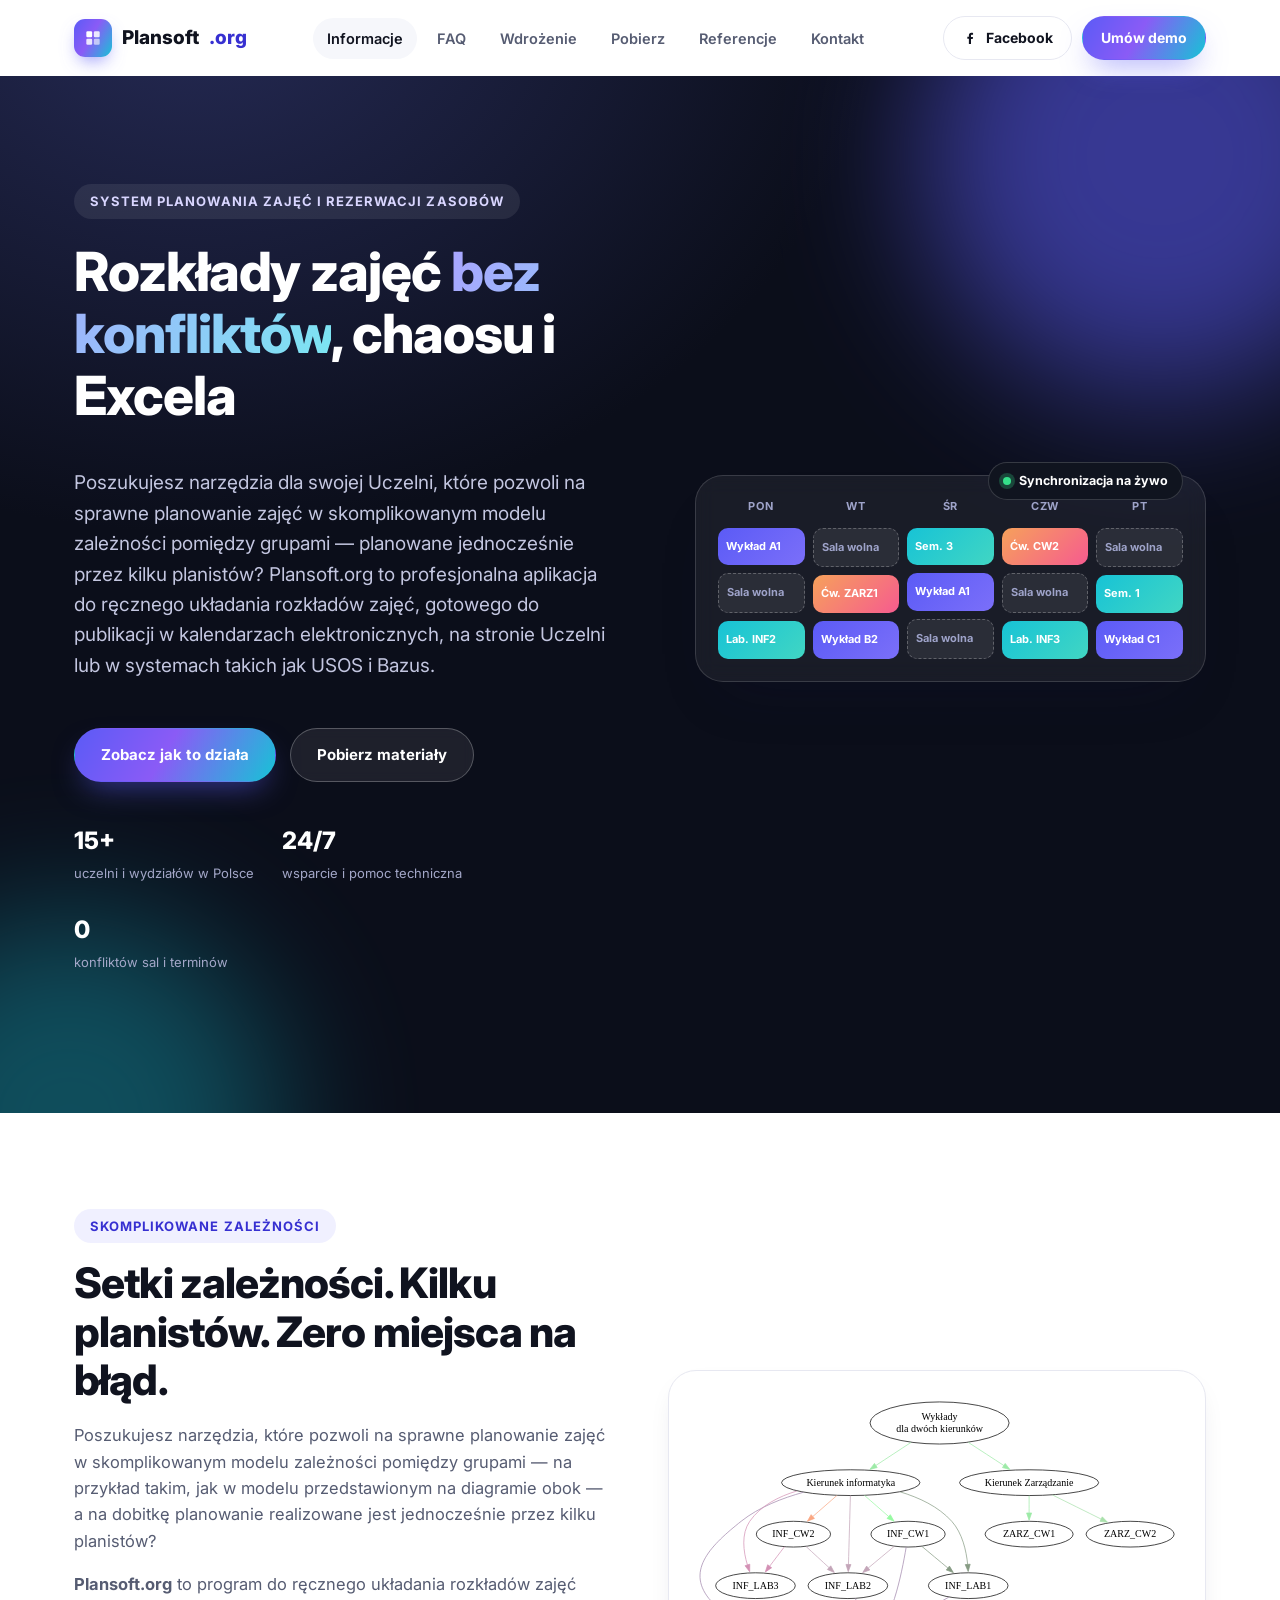
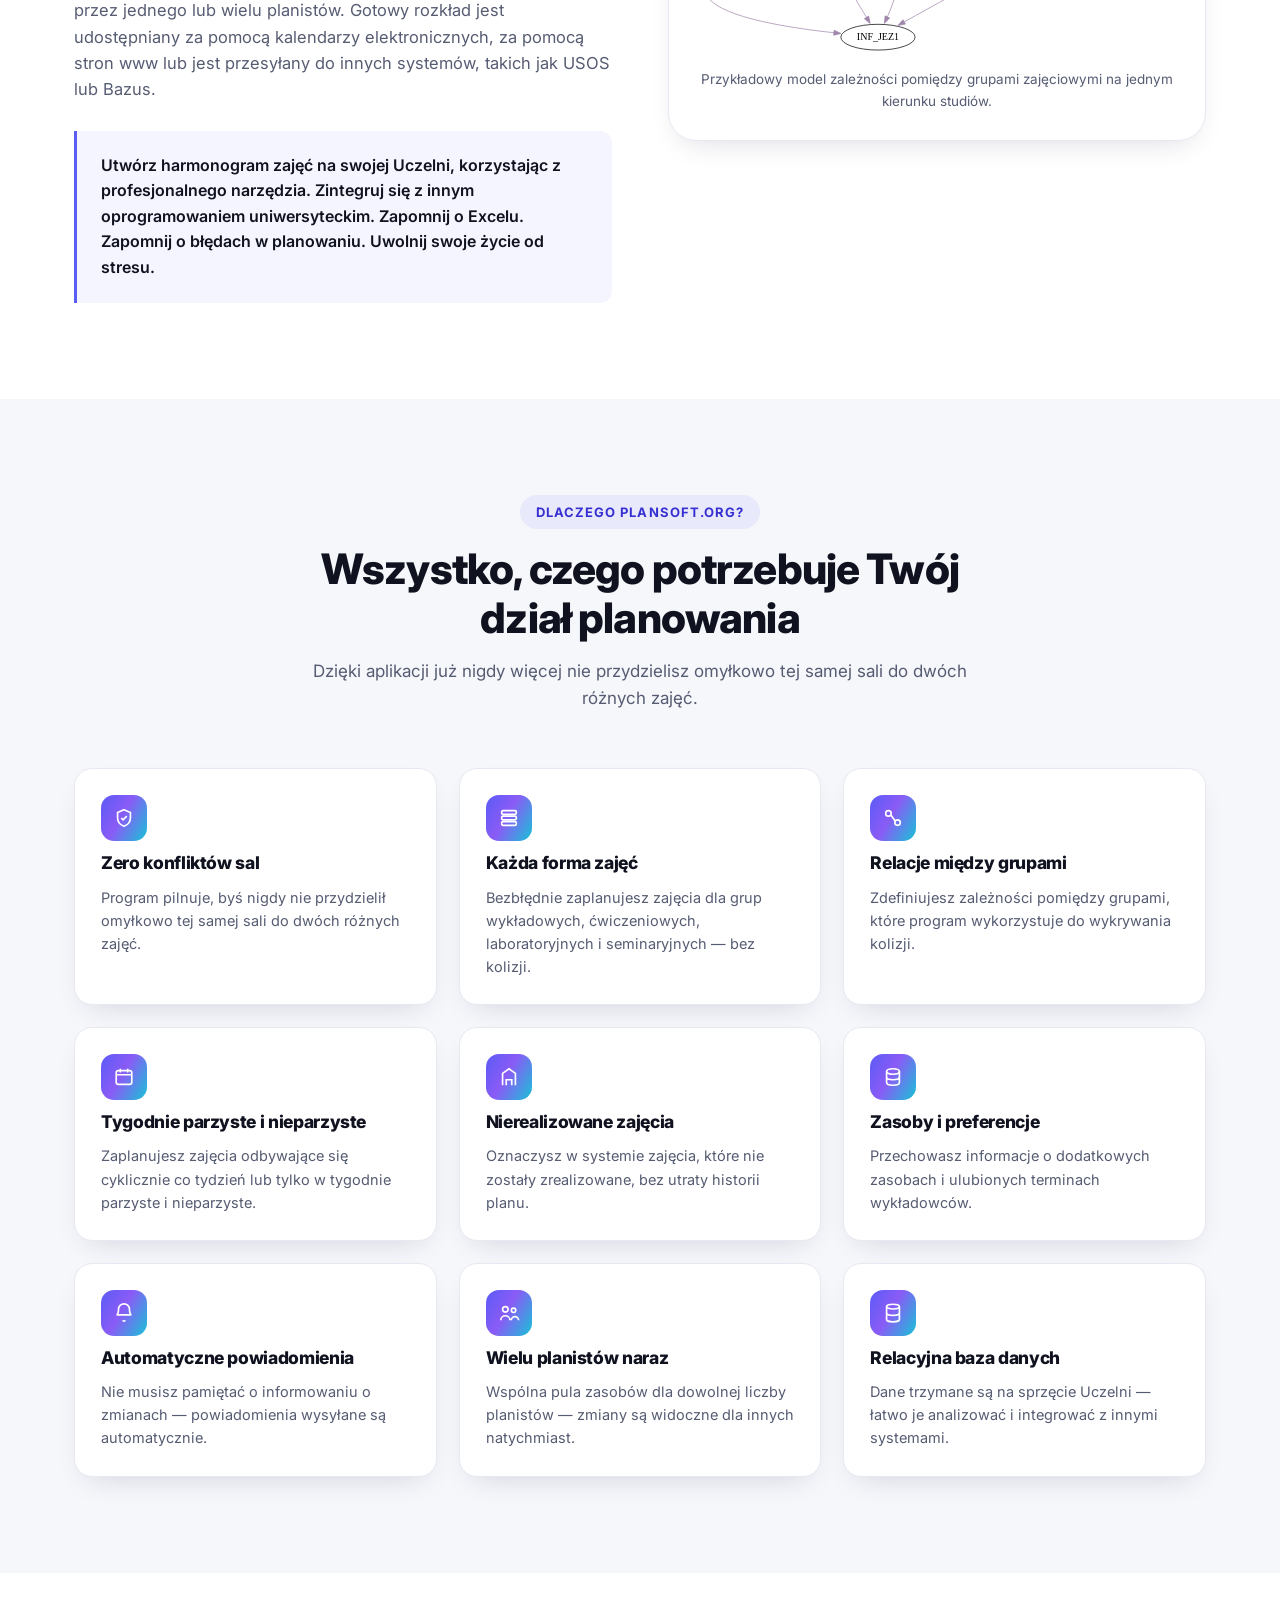
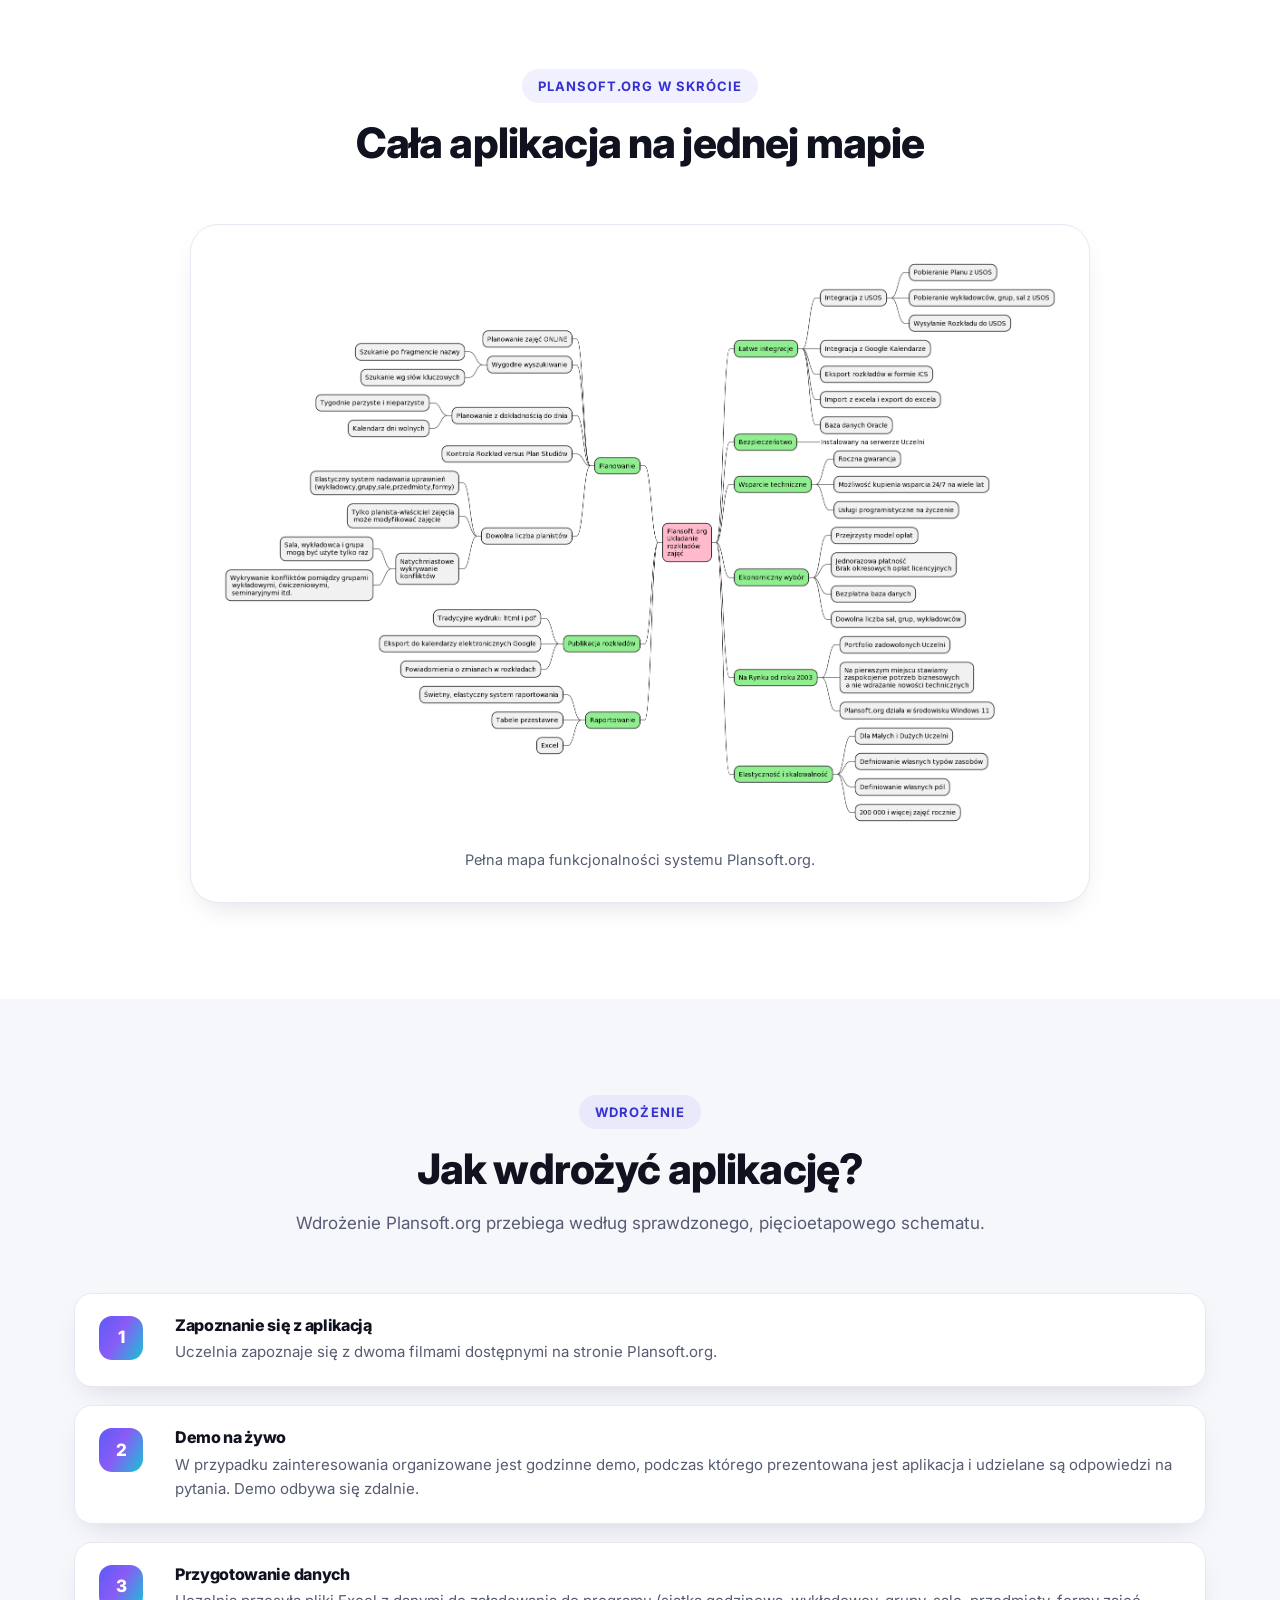
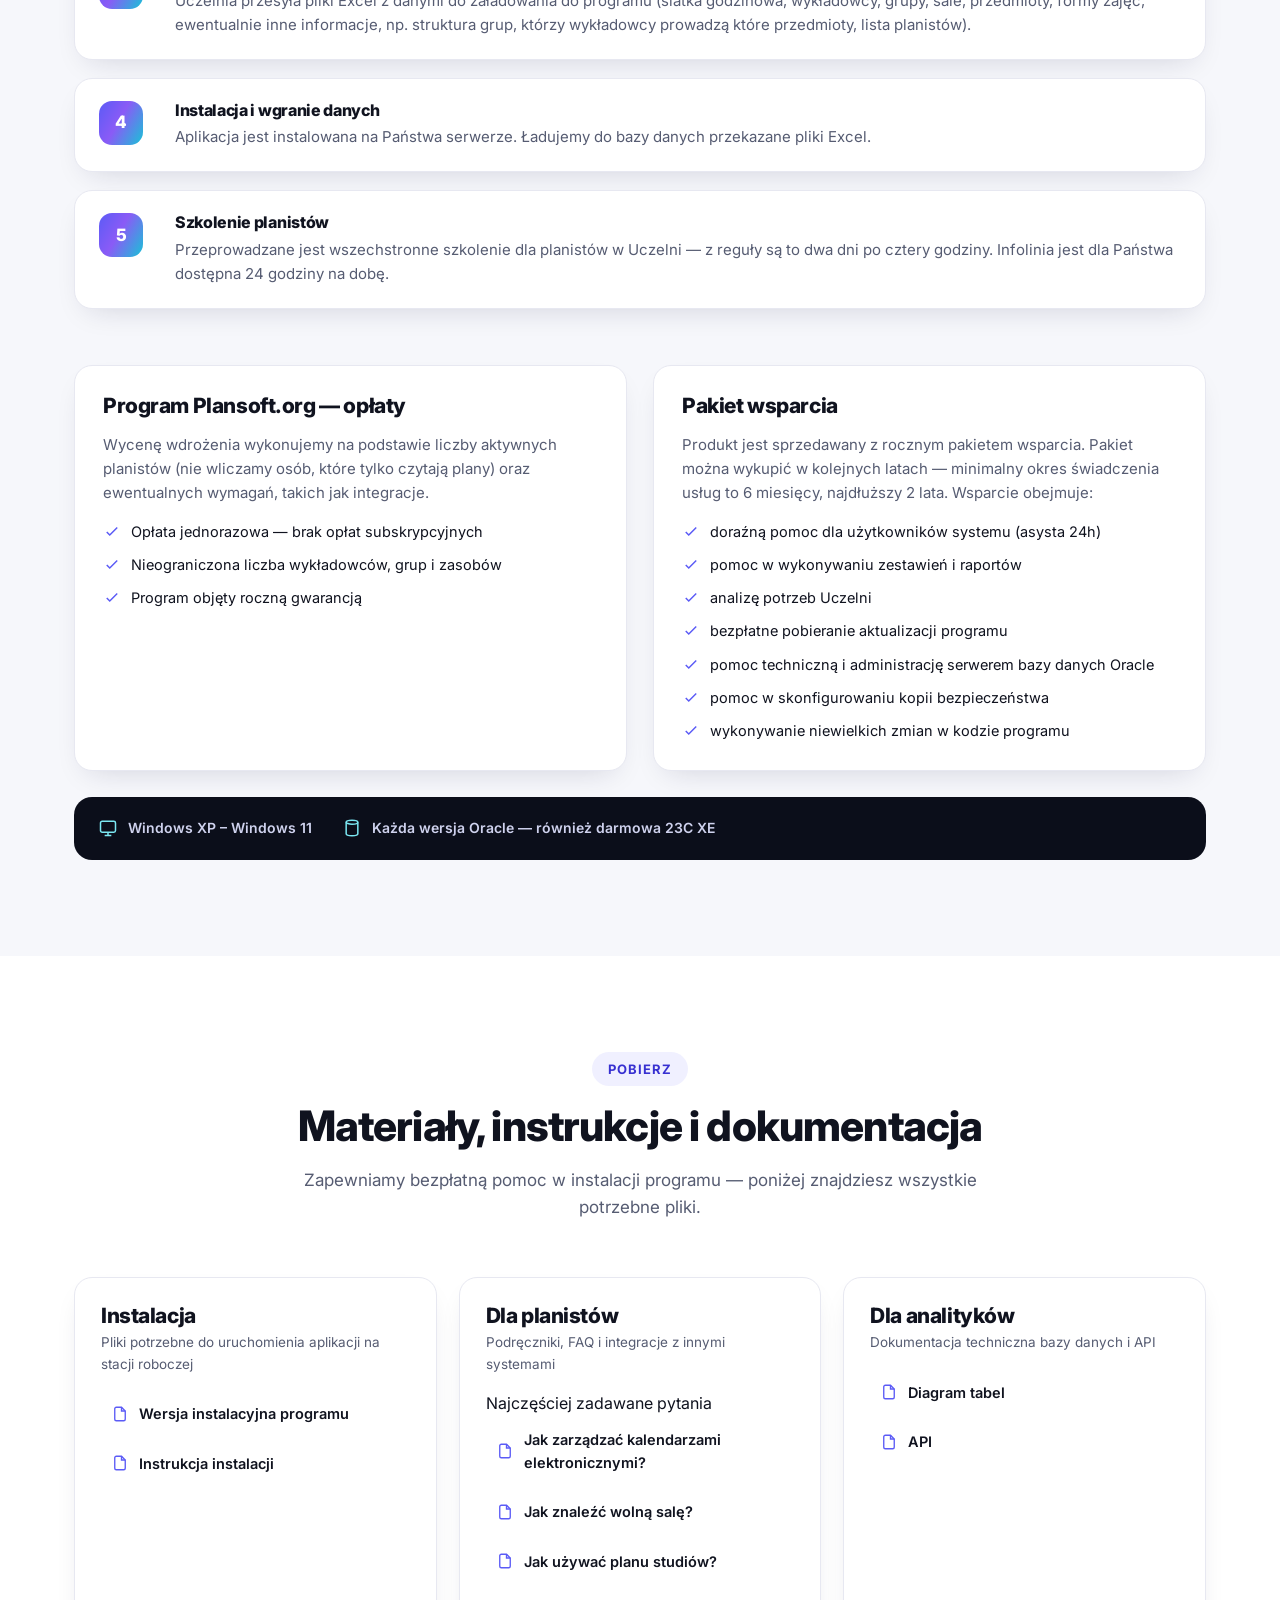
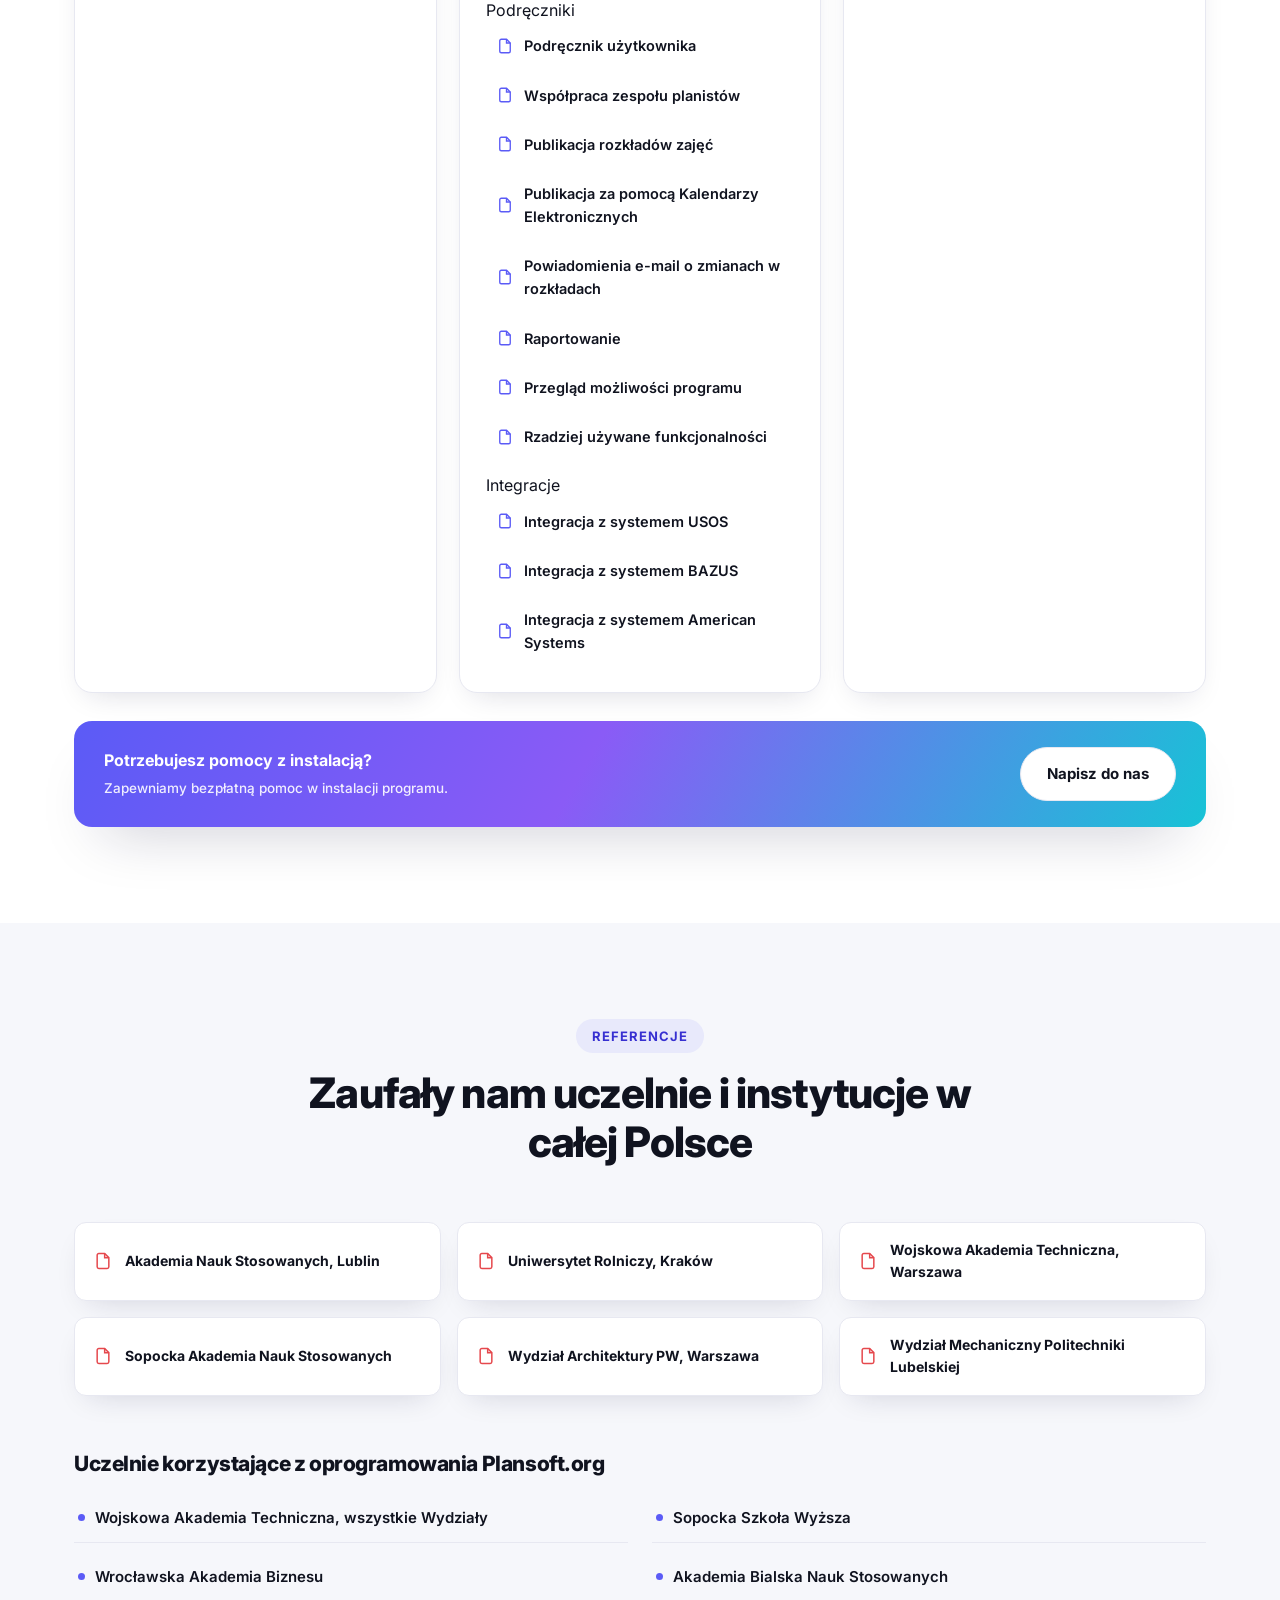
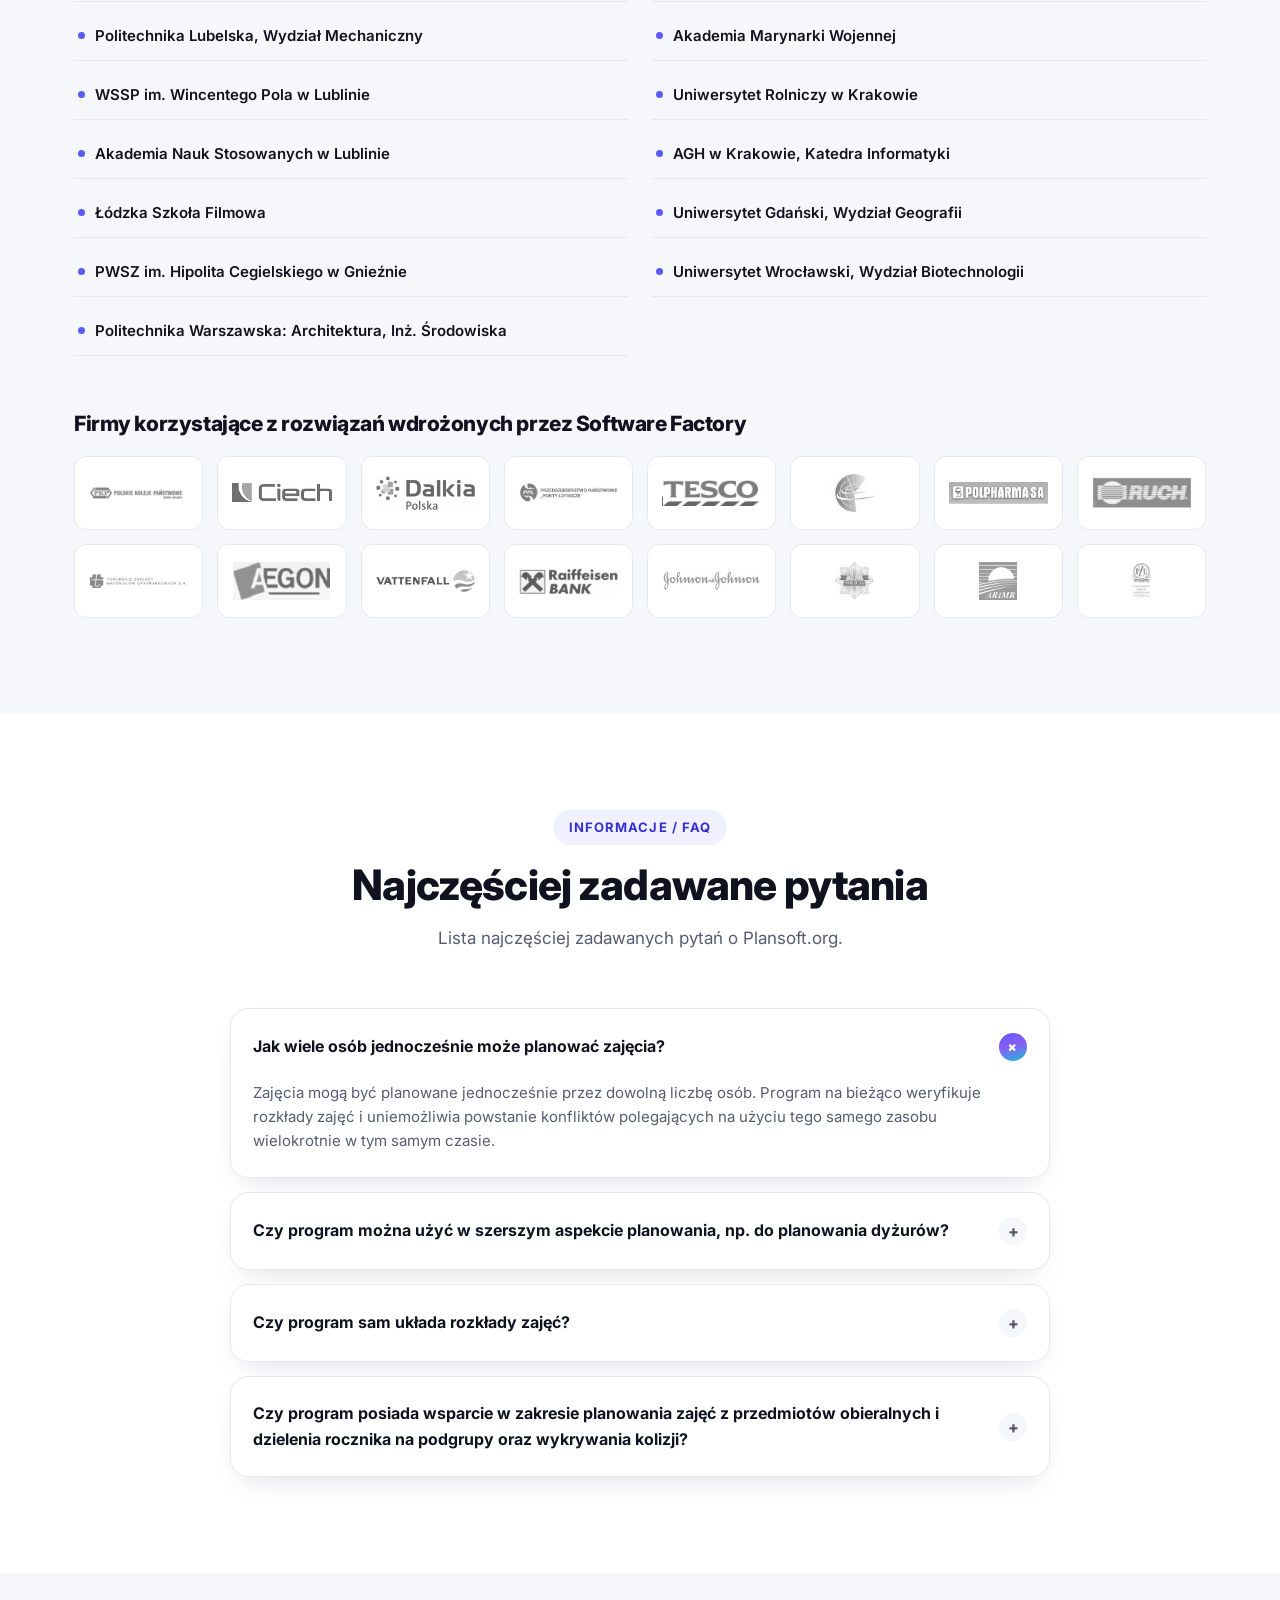
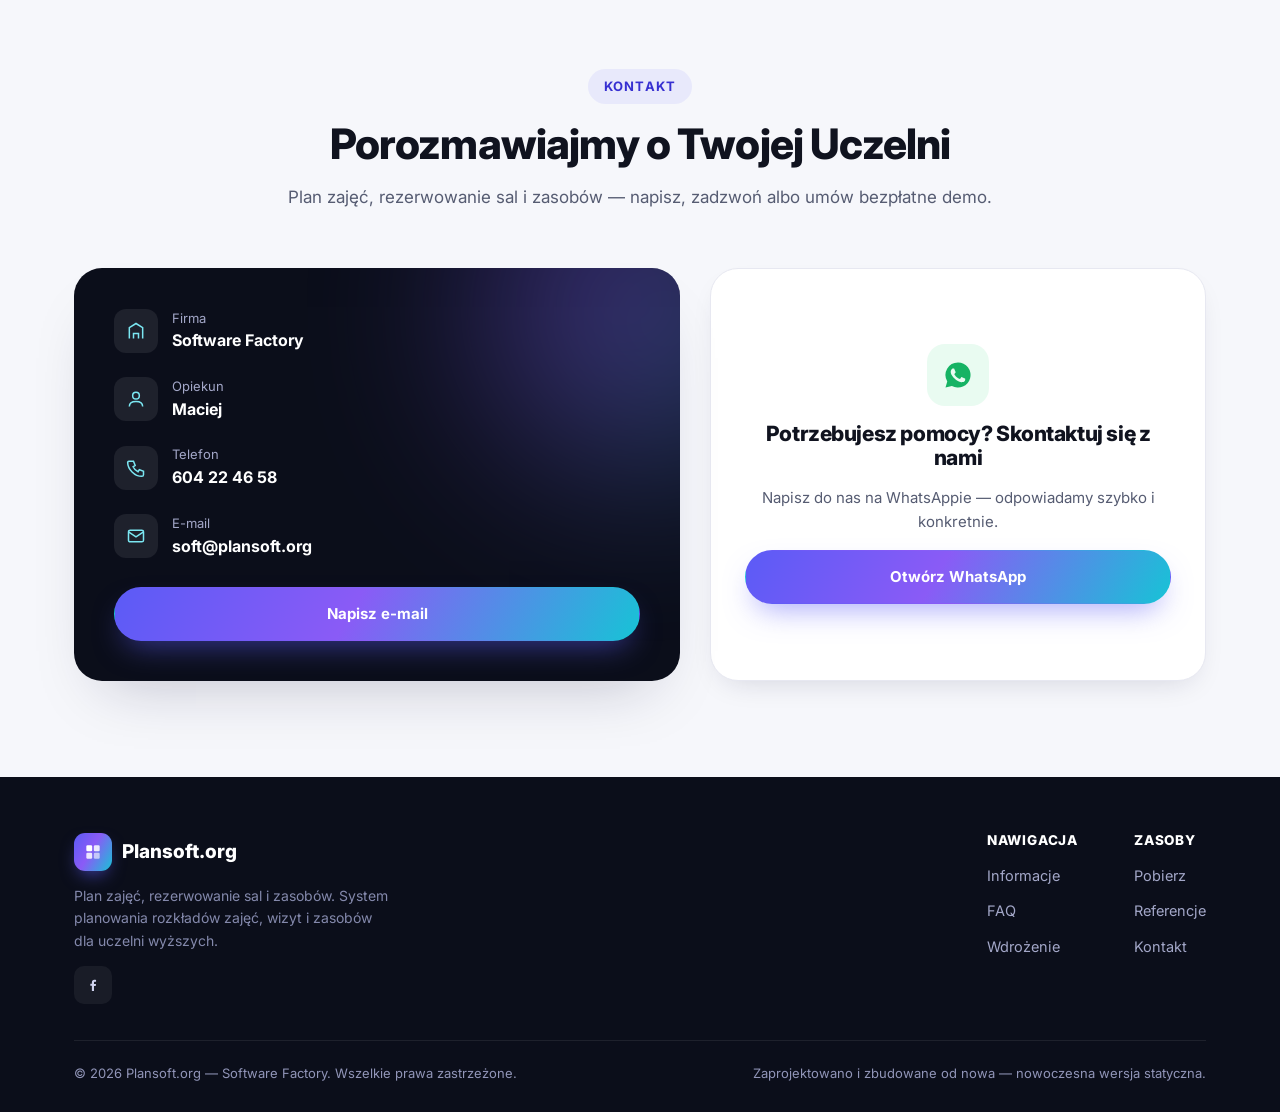
==== index.html @ d7d45405 "changes changes" ====
<!DOCTYPE html>
<html lang="pl">
<head>
<meta charset="UTF-8">
<meta name="viewport" content="width=device-width, initial-scale=1">
<title>Plansoft.org — system planowania zajęć i rezerwacji zasobów</title>
<meta name="description" content="Plansoft.org — profesjonalne narzędzie do ręcznego układania rozkładów zajęć, rezerwacji sal i zasobów dla uczelni. Zero konfliktów, wielu planistów, integracja z USOS i Bazus.">
<link rel="icon" href="data:image/svg+xml,%3Csvg xmlns='http://www.w3.org/2000/svg' viewBox='0 0 24 24'%3E%3Cdefs%3E%3ClinearGradient id='g' x1='0' y1='0' x2='24' y2='24'%3E%3Cstop stop-color='%235b5bf6'/%3E%3Cstop offset='1' stop-color='%2317c3d6'/%3E%3C/linearGradient%3E%3C/defs%3E%3Crect width='24' height='24' rx='7' fill='url(%23g)'/%3E%3Cg fill='%23fff'%3E%3Crect x='5' y='5' width='5' height='5' rx='1.2'/%3E%3Crect x='14' y='5' width='5' height='5' rx='1.2' opacity='.85'/%3E%3Crect x='5' y='14' width='5' height='5' rx='1.2' opacity='.85'/%3E%3Crect x='14' y='14' width='5' height='5' rx='1.2' opacity='.6'/%3E%3C/g%3E%3C/svg%3E">
<link rel="preconnect" href="https://fonts.googleapis.com">
<link rel="preconnect" href="https://fonts.gstatic.com" crossorigin>
<link href="https://fonts.googleapis.com/css2?family=Inter:wght@400;500;600;700;800&display=swap" rel="stylesheet">
<link rel="stylesheet" href="assets/style.css">
</head>
<body>

<header class="site-header">
  <div class="container">
    <a href="#home" class="brand">
      <span class="mark">
        <svg width="20" height="20" viewBox="0 0 24 24" fill="none"><rect x="4" y="4" width="7" height="7" rx="1.5" fill="#fff"/><rect x="13" y="4" width="7" height="7" rx="1.5" fill="#fff" opacity=".85"/><rect x="4" y="13" width="7" height="7" rx="1.5" fill="#fff" opacity=".85"/><rect x="13" y="13" width="7" height="7" rx="1.5" fill="#fff" opacity=".6"/></svg>
      </span>
      Plansoft<span style="color:var(--primary-ink)">.org</span>
    </a>

    <nav class="nav-links">
      <a href="#home">Informacje</a>
      <a href="#faq">FAQ</a>
      <a href="#wdrozenie">Wdrożenie</a>
      <a href="#pobierz">Pobierz</a>
      <a href="#referencje">Referencje</a>
      <a href="#kontakt">Kontakt</a>
      <a href="#kontakt" class="btn btn-primary nav-cta-mobile">Umów demo</a>
    </nav>

    <div class="nav-cta">
      <a href="https://www.facebook.com/Plansoft.org/" class="btn btn-outline btn-sm" target="_blank" rel="noopener">
        <svg width="16" height="16" viewBox="0 0 24 24" fill="currentColor"><path d="M13.5 21v-7.6h2.6l.4-3h-3v-1.9c0-.87.24-1.46 1.5-1.46h1.6V4.35C15.9 4.24 15 4.16 13.96 4.16c-2.16 0-3.64 1.32-3.64 3.74v2.1H8v3h2.32V21h3.18Z"/></svg>
        Facebook
      </a>
      <a href="#kontakt" class="btn btn-primary btn-sm">Umów demo</a>
    </div>

    <button class="nav-toggle" aria-label="Menu"><span></span></button>
  </div>
</header>

<main>

  <!-- ============ HERO ============ -->
  <section class="hero" id="home">
    <div class="container">
      <div class="hero-copy">
        <span class="eyebrow on-dark">System planowania zajęć i rezerwacji zasobów</span>
        <h1>Rozkłady zajęć <span>bez konfliktów</span>, chaosu i Excela</h1>
        <p class="lede">
          Poszukujesz narzędzia dla swojej Uczelni, które pozwoli na sprawne planowanie zajęć w skomplikowanym
          modelu zależności pomiędzy grupami — planowane jednocześnie przez kilku planistów?
          Plansoft.org to profesjonalna aplikacja do ręcznego układania rozkładów zajęć, gotowego do publikacji
          w kalendarzach elektronicznych, na stronie Uczelni lub w systemach takich jak USOS i Bazus.
        </p>
        <div class="hero-cta">
          <a href="#dlaczego" class="btn btn-primary">Zobacz jak to działa</a>
          <a href="#pobierz" class="btn btn-ghost">Pobierz materiały</a>
        </div>
        <div class="hero-stats">
          <div><strong>15+</strong><span>uczelni i wydziałów w Polsce</span></div>
          <div><strong>24/7</strong><span>wsparcie i pomoc techniczna</span></div>
          <div><strong>0</strong><span>konfliktów sal i terminów</span></div>
        </div>
      </div>

      <div class="hero-art">
        <span class="badge-live"><span class="dot"></span> Synchronizacja na żywo</span>
        <div class="grid-cal">
          <div class="cal-col">
            <div class="cal-head">PON</div>
            <div class="block b1">Wykład A1</div>
            <div class="block b4">Sala wolna</div>
            <div class="block b2">Lab. INF2</div>
          </div>
          <div class="cal-col">
            <div class="cal-head">WT</div>
            <div class="block b4">Sala wolna</div>
            <div class="block b3">Ćw. ZARZ1</div>
            <div class="block b1">Wykład B2</div>
          </div>
          <div class="cal-col">
            <div class="cal-head">ŚR</div>
            <div class="block b2">Sem. 3</div>
            <div class="block b1">Wykład A1</div>
            <div class="block b4">Sala wolna</div>
          </div>
          <div class="cal-col">
            <div class="cal-head">CZW</div>
            <div class="block b3">Ćw. CW2</div>
            <div class="block b4">Sala wolna</div>
            <div class="block b2">Lab. INF3</div>
          </div>
          <div class="cal-col">
            <div class="cal-head">PT</div>
            <div class="block b4">Sala wolna</div>
            <div class="block b2">Sem. 1</div>
            <div class="block b1">Wykład C1</div>
          </div>
        </div>
      </div>
    </div>
  </section>

  <!-- ============ PROBLEM / DIAGRAM ============ -->
  <section class="section" id="problem">
    <div class="container problem-grid">
      <div>
        <span class="eyebrow">Skomplikowane zależności</span>
        <h2 style="margin-top:16px;">Setki zależności. Kilku planistów. Zero miejsca na błąd.</h2>
        <p style="margin-top:18px;">
          Poszukujesz narzędzia, które pozwoli na sprawne planowanie zajęć w skomplikowanym modelu zależności
          pomiędzy grupami — na przykład takim, jak w modelu przedstawionym na diagramie obok — a na dobitkę
          planowanie realizowane jest jednocześnie przez kilku planistów?
        </p>
        <p><strong>Plansoft.org</strong> to program do ręcznego układania rozkładów zajęć przez jednego lub wielu
          planistów. Gotowy rozkład jest udostępniany za pomocą kalendarzy elektronicznych, za pomocą stron www
          lub jest przesyłany do innych systemów, takich jak USOS lub Bazus.</p>
        <div class="quote-block">
          Utwórz harmonogram zajęć na swojej Uczelni, korzystając z profesjonalnego narzędzia. Zintegruj się
          z innym oprogramowaniem uniwersyteckim. Zapomnij o Excelu. Zapomnij o błędach w planowaniu.
          Uwolnij swoje życie od stresu.
        </div>
      </div>
      <div class="diagram-card">
        <div class="img-scroll">
          <img src="assets/graph.svg" alt="Przykładowy model zależności pomiędzy grupami zajęciowymi">
        </div>
        <div class="cap">Przykładowy model zależności pomiędzy grupami zajęciowymi na jednym kierunku studiów.</div>
        <div class="scroll-hint">Przesuń palcem, aby zobaczyć cały diagram →</div>
      </div>
    </div>
  </section>

  <!-- ============ DLACZEGO PLANSOFT ============ -->
  <section class="section soft" id="dlaczego">
    <div class="container">
      <div class="section-head">
        <span class="eyebrow">Dlaczego Plansoft.org?</span>
        <h2>Wszystko, czego potrzebuje Twój dział planowania</h2>
        <p>Dzięki aplikacji już nigdy więcej nie przydzielisz omyłkowo tej samej sali do dwóch różnych zajęć.</p>
      </div>

      <div class="card-grid">
        <div class="benefit-card">
          <div class="icon-tile"><svg width="22" height="22" viewBox="0 0 24 24" fill="none" stroke="#fff" stroke-width="1.8"><path d="M12 3l7 3v6c0 4.5-3 7.5-7 9-4-1.5-7-4.5-7-9V6l7-3Z"/><path d="M9 12l2 2 4-4"/></svg></div>
          <h3>Zero konfliktów sal</h3>
          <p>Program pilnuje, byś nigdy nie przydzielił omyłkowo tej samej sali do dwóch różnych zajęć.</p>
        </div>
        <div class="benefit-card">
          <div class="icon-tile"><svg width="22" height="22" viewBox="0 0 24 24" fill="none" stroke="#fff" stroke-width="1.8"><rect x="4" y="4" width="16" height="4" rx="1.4"/><rect x="4" y="10" width="16" height="4" rx="1.4"/><rect x="4" y="16" width="16" height="4" rx="1.4"/></svg></div>
          <h3>Każda forma zajęć</h3>
          <p>Bezbłędnie zaplanujesz zajęcia dla grup wykładowych, ćwiczeniowych, laboratoryjnych i seminaryjnych — bez kolizji.</p>
        </div>
        <div class="benefit-card">
          <div class="icon-tile"><svg width="22" height="22" viewBox="0 0 24 24" fill="none" stroke="#fff" stroke-width="1.8"><circle cx="7" cy="7" r="3"/><circle cx="17" cy="17" r="3"/><path d="M9.5 8.5l5 7"/></svg></div>
          <h3>Relacje między grupami</h3>
          <p>Zdefiniujesz zależności pomiędzy grupami, które program wykorzystuje do wykrywania kolizji.</p>
        </div>
        <div class="benefit-card">
          <div class="icon-tile"><svg width="22" height="22" viewBox="0 0 24 24" fill="none" stroke="#fff" stroke-width="1.8"><rect x="3.5" y="5" width="17" height="15" rx="2.4"/><path d="M3.5 9.5h17M8 3v4M16 3v4"/></svg></div>
          <h3>Tygodnie parzyste i nieparzyste</h3>
          <p>Zaplanujesz zajęcia odbywające się cyklicznie co tydzień lub tylko w tygodnie parzyste i nieparzyste.</p>
        </div>
        <div class="benefit-card">
          <div class="icon-tile"><svg width="22" height="22" viewBox="0 0 24 24" fill="none" stroke="#fff" stroke-width="1.8"><path d="M5 21V8l7-5 7 5v13"/><path d="M9 21v-6h6v6"/></svg></div>
          <h3>Nierealizowane zajęcia</h3>
          <p>Oznaczysz w systemie zajęcia, które nie zostały zrealizowane, bez utraty historii planu.</p>
        </div>
        <div class="benefit-card">
          <div class="icon-tile"><svg width="22" height="22" viewBox="0 0 24 24" fill="none" stroke="#fff" stroke-width="1.8"><ellipse cx="12" cy="6" rx="7" ry="3"/><path d="M5 6v6c0 1.66 3.13 3 7 3s7-1.34 7-3V6M5 12v6c0 1.66 3.13 3 7 3s7-1.34 7-3v-6"/></svg></div>
          <h3>Zasoby i preferencje</h3>
          <p>Przechowasz informacje o dodatkowych zasobach i ulubionych terminach wykładowców.</p>
        </div>
        <div class="benefit-card">
          <div class="icon-tile"><svg width="22" height="22" viewBox="0 0 24 24" fill="none" stroke="#fff" stroke-width="1.8"><path d="M6 8a6 6 0 0112 0c0 5 2 6 2 6H4s2-1 2-6Z"/><path d="M10.5 20a1.8 1.8 0 003 0"/></svg></div>
          <h3>Automatyczne powiadomienia</h3>
          <p>Nie musisz pamiętać o informowaniu o zmianach — powiadomienia wysyłane są automatycznie.</p>
        </div>
        <div class="benefit-card">
          <div class="icon-tile"><svg width="22" height="22" viewBox="0 0 24 24" fill="none" stroke="#fff" stroke-width="1.8"><circle cx="8" cy="8" r="3"/><circle cx="17" cy="9" r="2.4"/><path d="M3 20c0-3 2.5-5 5-5s5 2 5 5M14.5 20c0-2.2 1.7-4 4-4s4 1.8 4 4"/></svg></div>
          <h3>Wielu planistów naraz</h3>
          <p>Wspólna pula zasobów dla dowolnej liczby planistów — zmiany są widoczne dla innych natychmiast.</p>
        </div>
        <div class="benefit-card">
          <div class="icon-tile"><svg width="22" height="22" viewBox="0 0 24 24" fill="none" stroke="#fff" stroke-width="1.8"><ellipse cx="12" cy="5" rx="7" ry="2.6"/><path d="M5 5v14c0 1.4 3.1 2.6 7 2.6s7-1.2 7-2.6V5"/><path d="M5 12c0 1.4 3.1 2.6 7 2.6s7-1.2 7-2.6"/></svg></div>
          <h3>Relacyjna baza danych</h3>
          <p>Dane trzymane są na sprzęcie Uczelni — łatwo je analizować i integrować z innymi systemami.</p>
        </div>
      </div>
    </div>
  </section>

  <!-- ============ W SKRÓCIE / MINDMAP ============ -->
  <section class="section" id="skrocie">
    <div class="container">
      <div class="section-head">
        <span class="eyebrow">Plansoft.org w skrócie</span>
        <h2>Cała aplikacja na jednej mapie</h2>
      </div>
      <div class="overview-card">
        <div class="img-scroll">
          <img src="assets/mindmap.png" alt="Mapa funkcjonalności systemu Plansoft.org" loading="lazy">
        </div>
        <div class="cap">Pełna mapa funkcjonalności systemu Plansoft.org.</div>
        <div class="scroll-hint">Przesuń, aby przejrzeć całą mapę ↕ ↔</div>
        <div style="text-align:center;">
          <a class="zoom-link" href="assets/mindmap.png" target="_blank" rel="noopener">Otwórz pełny obraz w nowej karcie ↗</a>
        </div>
      </div>
    </div>
  </section>

  <!-- ============ WDROŻENIE ============ -->
  <section class="section soft" id="wdrozenie">
    <div class="container">
      <div class="section-head">
        <span class="eyebrow">Wdrożenie</span>
        <h2>Jak wdrożyć aplikację?</h2>
        <p>Wdrożenie Plansoft.org przebiega według sprawdzonego, pięcioetapowego schematu.</p>
      </div>

      <div class="steps">
        <div class="step">
          <div class="num">1</div>
          <div><h4>Zapoznanie się z aplikacją</h4><p>Uczelnia zapoznaje się z dwoma filmami dostępnymi na stronie Plansoft.org.</p></div>
        </div>
        <div class="step">
          <div class="num">2</div>
          <div><h4>Demo na żywo</h4><p>W przypadku zainteresowania organizowane jest godzinne demo, podczas którego prezentowana jest aplikacja i udzielane są odpowiedzi na pytania. Demo odbywa się zdalnie.</p></div>
        </div>
        <div class="step">
          <div class="num">3</div>
          <div><h4>Przygotowanie danych</h4><p>Uczelnia przesyła pliki Excel z danymi do załadowania do programu (siatka godzinowa, wykładowcy, grupy, sale, przedmioty, formy zajęć, ewentualnie inne informacje, np. struktura grup, którzy wykładowcy prowadzą które przedmioty, lista planistów).</p></div>
        </div>
        <div class="step">
          <div class="num">4</div>
          <div><h4>Instalacja i wgranie danych</h4><p>Aplikacja jest instalowana na Państwa serwerze. Ładujemy do bazy danych przekazane pliki Excel.</p></div>
        </div>
        <div class="step">
          <div class="num">5</div>
          <div><h4>Szkolenie planistów</h4><p>Przeprowadzane jest wszechstronne szkolenie dla planistów w Uczelni — z reguły są to dwa dni po cztery godziny. Infolinia jest dla Państwa dostępna 24 godziny na dobę.</p></div>
        </div>
      </div>

      <div class="info-cols">
        <div class="info-box">
          <h3>Program Plansoft.org — opłaty</h3>
          <p>Wycenę wdrożenia wykonujemy na podstawie liczby aktywnych planistów (nie wliczamy osób, które tylko czytają plany) oraz ewentualnych wymagań, takich jak integracje.</p>
          <ul>
            <li><svg width="18" height="18" viewBox="0 0 24 24" fill="none" stroke="currentColor" stroke-width="2"><path d="M5 12l4 4 10-10"/></svg> Opłata jednorazowa — brak opłat subskrypcyjnych</li>
            <li><svg width="18" height="18" viewBox="0 0 24 24" fill="none" stroke="currentColor" stroke-width="2"><path d="M5 12l4 4 10-10"/></svg> Nieograniczona liczba wykładowców, grup i zasobów</li>
            <li><svg width="18" height="18" viewBox="0 0 24 24" fill="none" stroke="currentColor" stroke-width="2"><path d="M5 12l4 4 10-10"/></svg> Program objęty roczną gwarancją</li>
          </ul>
        </div>
        <div class="info-box">
          <h3>Pakiet wsparcia</h3>
          <p>Produkt jest sprzedawany z rocznym pakietem wsparcia. Pakiet można wykupić w kolejnych latach — minimalny okres świadczenia usług to 6 miesięcy, najdłuższy 2 lata. Wsparcie obejmuje:</p>
          <ul>
            <li><svg width="18" height="18" viewBox="0 0 24 24" fill="none" stroke="currentColor" stroke-width="2"><path d="M5 12l4 4 10-10"/></svg> doraźną pomoc dla użytkowników systemu (asysta 24h)</li>
            <li><svg width="18" height="18" viewBox="0 0 24 24" fill="none" stroke="currentColor" stroke-width="2"><path d="M5 12l4 4 10-10"/></svg> pomoc w wykonywaniu zestawień i raportów</li>
            <li><svg width="18" height="18" viewBox="0 0 24 24" fill="none" stroke="currentColor" stroke-width="2"><path d="M5 12l4 4 10-10"/></svg> analizę potrzeb Uczelni</li>
            <li><svg width="18" height="18" viewBox="0 0 24 24" fill="none" stroke="currentColor" stroke-width="2"><path d="M5 12l4 4 10-10"/></svg> bezpłatne pobieranie aktualizacji programu</li>
            <li><svg width="18" height="18" viewBox="0 0 24 24" fill="none" stroke="currentColor" stroke-width="2"><path d="M5 12l4 4 10-10"/></svg> pomoc techniczną i administrację serwerem bazy danych Oracle</li>
            <li><svg width="18" height="18" viewBox="0 0 24 24" fill="none" stroke="currentColor" stroke-width="2"><path d="M5 12l4 4 10-10"/></svg> pomoc w skonfigurowaniu kopii bezpieczeństwa</li>
            <li><svg width="18" height="18" viewBox="0 0 24 24" fill="none" stroke="currentColor" stroke-width="2"><path d="M5 12l4 4 10-10"/></svg> wykonywanie niewielkich zmian w kodzie programu</li>
          </ul>
        </div>
      </div>

      <div class="compat-strip">
        <div><svg width="20" height="20" viewBox="0 0 24 24" fill="none" stroke="currentColor" stroke-width="1.8"><rect x="3" y="4" width="18" height="13" rx="2"/><path d="M8 21h8M12 17v4"/></svg> Windows XP – Windows 11</div>
        <div><svg width="20" height="20" viewBox="0 0 24 24" fill="none" stroke="currentColor" stroke-width="1.8"><ellipse cx="12" cy="5" rx="7" ry="2.4"/><path d="M5 5v14c0 1.3 3.1 2.4 7 2.4s7-1.1 7-2.4V5"/></svg> Każda wersja Oracle — również darmowa 23C XE</div>
      </div>
    </div>
  </section>

  <!-- ============ POBIERZ ============ -->
  <section class="section" id="pobierz">
    <div class="container">
      <div class="section-head">
        <span class="eyebrow">Pobierz</span>
        <h2>Materiały, instrukcje i dokumentacja</h2>
        <p>Zapewniamy bezpłatną pomoc w instalacji programu — poniżej znajdziesz wszystkie potrzebne pliki.</p>
      </div>

      <div class="download-grid">
        <div class="download-col">
          <h3>Instalacja</h3>
          <div class="sub">Pliki potrzebne do uruchomienia aplikacji na stacji roboczej</div>
          <ul>
            <li><a class="file-link" href="http://plansoft.org/wp-content/uploads/pdf/install.zip">
              <svg width="18" height="18" viewBox="0 0 24 24" fill="none" stroke="currentColor" stroke-width="1.8"><path d="M14 3H7a2 2 0 00-2 2v14a2 2 0 002 2h10a2 2 0 002-2V8l-5-5Z"/><path d="M14 3v5h5"/></svg>
              Wersja instalacyjna programu</a></li>
            <li><a class="file-link" href="https://www.plansoft.org/wp-content/uploads/pdf/InstrukcjaInstalacjiStacjaRobocza.pdf">
              <svg width="18" height="18" viewBox="0 0 24 24" fill="none" stroke="currentColor" stroke-width="1.8"><path d="M14 3H7a2 2 0 00-2 2v14a2 2 0 002 2h10a2 2 0 002-2V8l-5-5Z"/><path d="M14 3v5h5"/></svg>
              Instrukcja instalacji</a></li>
          </ul>
        </div>

        <div class="download-col">
          <h3>Dla planistów</h3>
          <div class="sub">Podręczniki, FAQ i integracje z innymi systemami</div>
          <div class="grp">Najczęściej zadawane pytania</div>
          <ul>
            <li><a class="file-link" href="http://plansoft.org/wp-content/uploads/pdf/HowTo.JakZarzadzacKalendarzami.chg.pdf"><svg width="18" height="18" viewBox="0 0 24 24" fill="none" stroke="currentColor" stroke-width="1.8"><path d="M14 3H7a2 2 0 00-2 2v14a2 2 0 002 2h10a2 2 0 002-2V8l-5-5Z"/><path d="M14 3v5h5"/></svg>Jak zarządzać kalendarzami elektronicznymi?</a></li>
            <li><a class="file-link" href="http://plansoft.org/wp-content/uploads/pdf/HowTo.JakZnalezcWolneSale.pdf"><svg width="18" height="18" viewBox="0 0 24 24" fill="none" stroke="currentColor" stroke-width="1.8"><path d="M14 3H7a2 2 0 00-2 2v14a2 2 0 002 2h10a2 2 0 002-2V8l-5-5Z"/><path d="M14 3v5h5"/></svg>Jak znaleźć wolną salę?</a></li>
            <li><a class="file-link" href="http://plansoft.org/wp-content/uploads/pdf/HowTo.PlanStudiow.chg.pdf"><svg width="18" height="18" viewBox="0 0 24 24" fill="none" stroke="currentColor" stroke-width="1.8"><path d="M14 3H7a2 2 0 00-2 2v14a2 2 0 002 2h10a2 2 0 002-2V8l-5-5Z"/><path d="M14 3v5h5"/></svg>Jak używać planu studiów?</a></li>
          </ul>
          <div class="grp" style="margin-top:14px;">Podręczniki</div>
          <ul>
            <li><a class="file-link" href="http://plansoft.org/wp-content/uploads/pdf/Podrecznik_uzytkownika_Plansoft.org.pdf"><svg width="18" height="18" viewBox="0 0 24 24" fill="none" stroke="currentColor" stroke-width="1.8"><path d="M14 3H7a2 2 0 00-2 2v14a2 2 0 002 2h10a2 2 0 002-2V8l-5-5Z"/><path d="M14 3v5h5"/></svg>Podręcznik użytkownika</a></li>
            <li><a class="file-link" href="http://plansoft.org/wp-content/uploads/pdf/WspolpracaZespoluPlanistow.pdf"><svg width="18" height="18" viewBox="0 0 24 24" fill="none" stroke="currentColor" stroke-width="1.8"><path d="M14 3H7a2 2 0 00-2 2v14a2 2 0 002 2h10a2 2 0 002-2V8l-5-5Z"/><path d="M14 3v5h5"/></svg>Współpraca zespołu planistów</a></li>
            <li><a class="file-link" href="http://plansoft.org/wp-content/uploads/pdf/Publikacja.pdf"><svg width="18" height="18" viewBox="0 0 24 24" fill="none" stroke="currentColor" stroke-width="1.8"><path d="M14 3H7a2 2 0 00-2 2v14a2 2 0 002 2h10a2 2 0 002-2V8l-5-5Z"/><path d="M14 3v5h5"/></svg>Publikacja rozkładów zajęć</a></li>
            <li><a class="file-link" href="http://plansoft.org/wp-content/uploads/pdf/Publikacja_iKalendarze.pdf"><svg width="18" height="18" viewBox="0 0 24 24" fill="none" stroke="currentColor" stroke-width="1.8"><path d="M14 3H7a2 2 0 00-2 2v14a2 2 0 002 2h10a2 2 0 002-2V8l-5-5Z"/><path d="M14 3v5h5"/></svg>Publikacja za pomocą Kalendarzy Elektronicznych</a></li>
            <li><a class="file-link" href="http://plansoft.org/wp-content/uploads/pdf/Powiadomienia_o_zmianach.pdf"><svg width="18" height="18" viewBox="0 0 24 24" fill="none" stroke="currentColor" stroke-width="1.8"><path d="M14 3H7a2 2 0 00-2 2v14a2 2 0 002 2h10a2 2 0 002-2V8l-5-5Z"/><path d="M14 3v5h5"/></svg>Powiadomienia e-mail o zmianach w rozkładach</a></li>
            <li><a class="file-link" href="http://plansoft.org/wp-content/uploads/pdf/Raportowanie.pdf"><svg width="18" height="18" viewBox="0 0 24 24" fill="none" stroke="currentColor" stroke-width="1.8"><path d="M14 3H7a2 2 0 00-2 2v14a2 2 0 002 2h10a2 2 0 002-2V8l-5-5Z"/><path d="M14 3v5h5"/></svg>Raportowanie</a></li>
            <li><a class="file-link" href="http://plansoft.org/wp-content/uploads/pdf/PlanSoft.pdf"><svg width="18" height="18" viewBox="0 0 24 24" fill="none" stroke="currentColor" stroke-width="1.8"><path d="M14 3H7a2 2 0 00-2 2v14a2 2 0 002 2h10a2 2 0 002-2V8l-5-5Z"/><path d="M14 3v5h5"/></svg>Przegląd możliwości programu</a></li>
            <li><a class="file-link" href="http://plansoft.org/wp-content/uploads/pdf/Dodatki.pdf"><svg width="18" height="18" viewBox="0 0 24 24" fill="none" stroke="currentColor" stroke-width="1.8"><path d="M14 3H7a2 2 0 00-2 2v14a2 2 0 002 2h10a2 2 0 002-2V8l-5-5Z"/><path d="M14 3v5h5"/></svg>Rzadziej używane funkcjonalności</a></li>
          </ul>
          <div class="grp" style="margin-top:14px;">Integracje</div>
          <ul>
            <li><a class="file-link" href="http://plansoft.org/wp-content/uploads/pdf/Integracja_z_USOS.pdf"><svg width="18" height="18" viewBox="0 0 24 24" fill="none" stroke="currentColor" stroke-width="1.8"><path d="M14 3H7a2 2 0 00-2 2v14a2 2 0 002 2h10a2 2 0 002-2V8l-5-5Z"/><path d="M14 3v5h5"/></svg>Integracja z systemem USOS</a></li>
            <li><a class="file-link" href="http://plansoft.org/wp-content/uploads/pdf/Integracja_z_Bazus.pdf"><svg width="18" height="18" viewBox="0 0 24 24" fill="none" stroke="currentColor" stroke-width="1.8"><path d="M14 3H7a2 2 0 00-2 2v14a2 2 0 002 2h10a2 2 0 002-2V8l-5-5Z"/><path d="M14 3v5h5"/></svg>Integracja z systemem BAZUS</a></li>
            <li><a class="file-link" href="http://plansoft.org/wp-content/uploads/pdf/Integracja_z_AmericanSystems.pdf"><svg width="18" height="18" viewBox="0 0 24 24" fill="none" stroke="currentColor" stroke-width="1.8"><path d="M14 3H7a2 2 0 00-2 2v14a2 2 0 002 2h10a2 2 0 002-2V8l-5-5Z"/><path d="M14 3v5h5"/></svg>Integracja z systemem American Systems</a></li>
          </ul>
        </div>

        <div class="download-col">
          <h3>Dla analityków</h3>
          <div class="sub">Dokumentacja techniczna bazy danych i API</div>
          <ul>
            <li><a class="file-link" href="http://plansoft.org/wp-content/uploads/pdf/Diagram%20tabel.pdf"><svg width="18" height="18" viewBox="0 0 24 24" fill="none" stroke="currentColor" stroke-width="1.8"><path d="M14 3H7a2 2 0 00-2 2v14a2 2 0 002 2h10a2 2 0 002-2V8l-5-5Z"/><path d="M14 3v5h5"/></svg>Diagram tabel</a></li>
            <li><a class="file-link" href="http://plansoft.org/wp-content/uploads/pdf/API.pdf"><svg width="18" height="18" viewBox="0 0 24 24" fill="none" stroke="currentColor" stroke-width="1.8"><path d="M14 3H7a2 2 0 00-2 2v14a2 2 0 002 2h10a2 2 0 002-2V8l-5-5Z"/><path d="M14 3v5h5"/></svg>API</a></li>
          </ul>
        </div>
      </div>

      <div class="download-banner">
        <p>Potrzebujesz pomocy z instalacją?<span>Zapewniamy bezpłatną pomoc w instalacji programu.</span></p>
        <a href="#kontakt" class="btn btn-outline" style="background:#fff;">Napisz do nas</a>
      </div>
    </div>
  </section>

  <!-- ============ REFERENCJE ============ -->
  <section class="section soft" id="referencje">
    <div class="container">
      <div class="section-head">
        <span class="eyebrow">Referencje</span>
        <h2>Zaufały nam uczelnie i instytucje w całej Polsce</h2>
      </div>

      <div class="pdf-grid">
        <a class="pdf-chip" href="https://soft.home.pl//plansoft/wp-content/uploads/ref/ans-referencje.pdf" target="_blank" rel="noopener">
          <svg width="20" height="20" viewBox="0 0 24 24" fill="none" stroke="currentColor" stroke-width="1.8"><path d="M14 3H7a2 2 0 00-2 2v14a2 2 0 002 2h10a2 2 0 002-2V8l-5-5Z"/><path d="M14 3v5h5"/></svg>
          Akademia Nauk Stosowanych, Lublin</a>
        <a class="pdf-chip" href="http://soft.home.pl//plansoft/wp-content/uploads/ref/ur-referencje.pdf" target="_blank" rel="noopener">
          <svg width="20" height="20" viewBox="0 0 24 24" fill="none" stroke="currentColor" stroke-width="1.8"><path d="M14 3H7a2 2 0 00-2 2v14a2 2 0 002 2h10a2 2 0 002-2V8l-5-5Z"/><path d="M14 3v5h5"/></svg>
          Uniwersytet Rolniczy, Kraków</a>
        <a class="pdf-chip" href="http://soft.home.pl//plansoft/wp-content/uploads/ref/wat-referencje.pdf" target="_blank" rel="noopener">
          <svg width="20" height="20" viewBox="0 0 24 24" fill="none" stroke="currentColor" stroke-width="1.8"><path d="M14 3H7a2 2 0 00-2 2v14a2 2 0 002 2h10a2 2 0 002-2V8l-5-5Z"/><path d="M14 3v5h5"/></svg>
          Wojskowa Akademia Techniczna, Warszawa</a>
        <a class="pdf-chip" href="http://soft.home.pl//plansoft/wp-content/uploads/ref/ssw-referencje.pdf" target="_blank" rel="noopener">
          <svg width="20" height="20" viewBox="0 0 24 24" fill="none" stroke="currentColor" stroke-width="1.8"><path d="M14 3H7a2 2 0 00-2 2v14a2 2 0 002 2h10a2 2 0 002-2V8l-5-5Z"/><path d="M14 3v5h5"/></svg>
          Sopocka Akademia Nauk Stosowanych</a>
        <a class="pdf-chip" href="http://soft.home.pl//plansoft/wp-content/uploads/ref/pw-referencje.pdf" target="_blank" rel="noopener">
          <svg width="20" height="20" viewBox="0 0 24 24" fill="none" stroke="currentColor" stroke-width="1.8"><path d="M14 3H7a2 2 0 00-2 2v14a2 2 0 002 2h10a2 2 0 002-2V8l-5-5Z"/><path d="M14 3v5h5"/></svg>
          Wydział Architektury PW, Warszawa</a>
        <a class="pdf-chip" href="http://soft.home.pl//plansoft/wp-content/uploads/ref/plwm-referencje.pdf" target="_blank" rel="noopener">
          <svg width="20" height="20" viewBox="0 0 24 24" fill="none" stroke="currentColor" stroke-width="1.8"><path d="M14 3H7a2 2 0 00-2 2v14a2 2 0 002 2h10a2 2 0 002-2V8l-5-5Z"/><path d="M14 3v5h5"/></svg>
          Wydział Mechaniczny Politechniki Lubelskiej</a>
      </div>

      <h3 class="mt-56">Uczelnie korzystające z oprogramowania Plansoft.org</h3>
      <div class="uni-grid">
        <a href="http://www.wat.edu.pl/" target="_blank" rel="noopener">Wojskowa Akademia Techniczna, wszystkie Wydziały</a>
        <a href="http://www.ssw.sopot.pl/" target="_blank" rel="noopener">Sopocka Szkoła Wyższa</a>
        <a href="https://wab.edu.pl" target="_blank" rel="noopener">Wrocławska Akademia Biznesu</a>
        <a href="http://www.pswbp.pl/" target="_blank" rel="noopener">Akademia Bialska Nauk Stosowanych</a>
        <a href="http://www.pollub.pl/" target="_blank" rel="noopener">Politechnika Lubelska, Wydział Mechaniczny</a>
        <a href="https://www.amw.gdynia.pl/index.php" target="_blank" rel="noopener">Akademia Marynarki Wojennej</a>
        <a href="https://wssp.edu.pl/" target="_blank" rel="noopener">WSSP im. Wincentego Pola w Lublinie</a>
        <a href="https://urk.edu.pl/" target="_blank" rel="noopener">Uniwersytet Rolniczy w Krakowie</a>
        <a href="https://urk.edu.pl/" target="_blank" rel="noopener">Akademia Nauk Stosowanych w Lublinie</a>
        <a href="http://www.agh.edu.pl/" target="_blank" rel="noopener">AGH w Krakowie, Katedra Informatyki</a>
        <a href="http://www.filmschool.lodz.pl//" target="_blank" rel="noopener">Łódzka Szkoła Filmowa</a>
        <a href="http://www.oig.ug.edu.pl//" target="_blank" rel="noopener">Uniwersytet Gdański, Wydział Geografii</a>
        <a href="https://pwsz-gniezno.edu.pl/" target="_blank" rel="noopener">PWSZ im. Hipolita Cegielskiego w Gnieźnie</a>
        <a href="http://www.biotech.uni.wroc.pl/" target="_blank" rel="noopener">Uniwersytet Wrocławski, Wydział Biotechnologii</a>
        <a href="http://www.arch.pw.edu.pl/" target="_blank" rel="noopener">Politechnika Warszawska: Architektura, Inż. Środowiska</a>
      </div>

      <h3 class="mt-56">Firmy korzystające z rozwiązań wdrożonych przez Software Factory</h3>
      <div class="logo-cloud">
        <div class="logo-tile"><img src="assets/logos/pkp.gif" alt="PKP" loading="lazy"></div>
        <div class="logo-tile"><img src="assets/logos/ciech.jpg" alt="Ciech" loading="lazy"></div>
        <div class="logo-tile"><img src="assets/logos/dalkia.jpg" alt="Dalkia" loading="lazy"></div>
        <div class="logo-tile"><img src="assets/logos/ppl.jpg" alt="PPL" loading="lazy"></div>
        <div class="logo-tile"><img src="assets/logos/tesco.jpg" alt="Tesco" loading="lazy"></div>
        <div class="logo-tile"><img src="assets/logos/pansa.jpg" alt="PANSA" loading="lazy"></div>
        <div class="logo-tile"><img src="assets/logos/polpharma.jpg" alt="Polpharma" loading="lazy"></div>
        <div class="logo-tile"><img src="assets/logos/ruch.jpg" alt="Ruch" loading="lazy"></div>
        <div class="logo-tile"><img src="assets/logos/tzmo.jpg" alt="TZMO" loading="lazy"></div>
        <div class="logo-tile"><img src="assets/logos/aegon.png" alt="Aegon" loading="lazy"></div>
        <div class="logo-tile"><img src="assets/logos/vattenfall.png" alt="Vattenfall" loading="lazy"></div>
        <div class="logo-tile"><img src="assets/logos/raiffeisen.png" alt="Raiffeisen" loading="lazy"></div>
        <div class="logo-tile"><img src="assets/logos/JohnsonJohnson.png" alt="Johnson & Johnson" loading="lazy"></div>
        <div class="logo-tile"><img src="assets/logos/police.jpg" alt="Grupa Azoty Police" loading="lazy"></div>
        <div class="logo-tile"><img src="assets/logos/Arimr.jpg" alt="ARiMR" loading="lazy"></div>
        <div class="logo-tile"><img src="assets/logos/pzuzycie.png" alt="PZU Życie" loading="lazy"></div>
      </div>
    </div>
  </section>

  <!-- ============ FAQ ============ -->
  <section class="section" id="faq">
    <div class="container">
      <div class="section-head">
        <span class="eyebrow">Informacje / FAQ</span>
        <h2>Najczęściej zadawane pytania</h2>
        <p>Lista najczęściej zadawanych pytań o Plansoft.org.</p>
      </div>

      <div class="faq-list">
        <details class="faq-item" open>
          <summary>Jak wiele osób jednocześnie może planować zajęcia? <span class="plus">+</span></summary>
          <p>Zajęcia mogą być planowane jednocześnie przez dowolną liczbę osób. Program na bieżąco weryfikuje rozkłady zajęć i uniemożliwia powstanie konfliktów polegających na użyciu tego samego zasobu wielokrotnie w tym samym czasie.</p>
        </details>
        <details class="faq-item">
          <summary>Czy program można użyć w szerszym aspekcie planowania, np. do planowania dyżurów? <span class="plus">+</span></summary>
          <p>Tak. Program można użyć do planowania zarówno rozkładów zajęć, jak również do rezerwowania sal wykładowych, ciągów klimatyzacyjnych, innych zasobów, do planowania dyżurów nauczycielskich, ale także do planowania np. służb, patroli, absencji. W programie możemy tworzyć nowe formy rezerwacji (np. absencja), a dla zasobów można definiować atrybuty opisujące te zasoby (np. rozmiar dysku twardego wypożyczanego laptopa).</p>
        </details>
        <details class="faq-item">
          <summary>Czy program sam układa rozkłady zajęć? <span class="plus">+</span></summary>
          <p>Nie. Baza danych Plansoft.org może zostać zasilona przez inny system — struktura tabel Plansoft.org jest jawna, stosunkowo prosta i udokumentowana.</p>
        </details>
        <details class="faq-item">
          <summary>Czy program posiada wsparcie w zakresie planowania zajęć z przedmiotów obieralnych i dzielenia rocznika na podgrupy oraz wykrywania kolizji? <span class="plus">+</span></summary>
          <p>Tak.</p>
        </details>
      </div>
    </div>
  </section>

  <!-- ============ KONTAKT ============ -->
  <section class="section soft" id="kontakt">
    <div class="container">
      <div class="section-head">
        <span class="eyebrow">Kontakt</span>
        <h2>Porozmawiajmy o Twojej Uczelni</h2>
        <p>Plan zajęć, rezerwowanie sal i zasobów — napisz, zadzwoń albo umów bezpłatne demo.</p>
      </div>

      <div class="contact-wrap">
        <div class="contact-card">
          <div class="contact-row">
            <span class="ic"><svg width="20" height="20" viewBox="0 0 24 24" fill="none" stroke="currentColor" stroke-width="1.8"><path d="M4 21V8l8-5 8 5v13"/><path d="M9 21v-6h6v6"/></svg></span>
            <div><p>Firma</p><strong><a href="http://soft.home.pl" target="_blank" rel="noopener">Software Factory</a></strong></div>
          </div>
          <div class="contact-row">
            <span class="ic"><svg width="20" height="20" viewBox="0 0 24 24" fill="none" stroke="currentColor" stroke-width="1.8"><circle cx="12" cy="8" r="4"/><path d="M4 21c0-4 3.6-6 8-6s8 2 8 6"/></svg></span>
            <div><p>Opiekun</p><strong>Maciej</strong></div>
          </div>
          <div class="contact-row">
            <span class="ic"><svg width="20" height="20" viewBox="0 0 24 24" fill="none" stroke="currentColor" stroke-width="1.8"><path d="M5 4h4l2 5-2.5 1.5a12 12 0 006 6L16 14l5 2v4a2 2 0 01-2 2C10.5 22 2 13.5 2 5a2 2 0 012-1Z"/></svg></span>
            <div><p>Telefon</p><strong><a href="tel:+48604224658">604 22 46 58</a></strong></div>
          </div>
          <div class="contact-row">
            <span class="ic"><svg width="20" height="20" viewBox="0 0 24 24" fill="none" stroke="currentColor" stroke-width="1.8"><rect x="3" y="5" width="18" height="14" rx="2"/><path d="M3 7l9 6 9-6"/></svg></span>
            <div><p>E-mail</p><strong><a href="mailto:soft@plansoft.org">soft@plansoft.org</a></strong></div>
          </div>
          <a href="mailto:soft@plansoft.org" class="btn btn-primary" style="margin-top:6px;">Napisz e-mail</a>
        </div>

        <div class="whatsapp-card">
          <div class="ic-lg">
            <svg width="30" height="30" viewBox="0 0 24 24" fill="currentColor"><path d="M12 2a10 10 0 00-8.6 15.1L2 22l5.1-1.3A10 10 0 1012 2Zm5.7 14.3c-.24.68-1.4 1.3-1.94 1.38-.5.08-1.13.11-1.82-.11-.42-.13-.96-.31-1.65-.6-2.9-1.25-4.8-4.17-4.94-4.37-.14-.2-1.18-1.57-1.18-3s.75-2.13 1.02-2.42c.26-.29.57-.36.76-.36h.55c.18 0 .42-.07.65.5.24.58.81 2 .88 2.15.07.14.12.32.02.51-.1.2-.15.32-.3.5-.14.17-.3.38-.43.5-.14.14-.29.29-.13.57.17.29.75 1.24 1.6 2.01 1.1 1 2.03 1.32 2.32 1.47.29.14.46.12.63-.07.17-.2.72-.83.91-1.12.19-.28.38-.24.63-.14.26.1 1.66.79 1.94.93.29.15.48.22.55.34.07.14.07.75-.17 1.43Z"/></svg>
          </div>
          <h3>Potrzebujesz pomocy? Skontaktuj się z nami</h3>
          <p>Napisz do nas na WhatsAppie — odpowiadamy szybko i konkretnie.</p>
          <a href="https://wa.me/48604224658?text=Dzie%C5%84%20dobry%2C%20mam%20pytanie%20dotycz%C4%85ce%20Plansoft.org" class="btn btn-primary btn-block" target="_blank" rel="noopener">Otwórz WhatsApp</a>
        </div>
      </div>
    </div>
  </section>

</main>

<footer class="site-footer">
  <div class="container">
    <div class="footer-top">
      <div class="footer-brand">
        <a href="#home" class="brand">
          <span class="mark">
            <svg width="20" height="20" viewBox="0 0 24 24" fill="none"><rect x="4" y="4" width="7" height="7" rx="1.5" fill="#fff"/><rect x="13" y="4" width="7" height="7" rx="1.5" fill="#fff" opacity=".85"/><rect x="4" y="13" width="7" height="7" rx="1.5" fill="#fff" opacity=".85"/><rect x="13" y="13" width="7" height="7" rx="1.5" fill="#fff" opacity=".6"/></svg>
          </span>
          Plansoft.org
        </a>
        <p>Plan zajęć, rezerwowanie sal i zasobów. System planowania rozkładów zajęć, wizyt i zasobów dla uczelni wyższych.</p>
        <a href="https://www.facebook.com/Plansoft.org/" class="footer-social" target="_blank" rel="noopener" aria-label="Facebook">
          <svg width="16" height="16" viewBox="0 0 24 24" fill="currentColor"><path d="M13.5 21v-7.6h2.6l.4-3h-3v-1.9c0-.87.24-1.46 1.5-1.46h1.6V4.35C15.9 4.24 15 4.16 13.96 4.16c-2.16 0-3.64 1.32-3.64 3.74v2.1H8v3h2.32V21h3.18Z"/></svg>
        </a>
      </div>
      <nav class="footer-nav">
        <div>
          <h4>Nawigacja</h4>
          <ul>
            <li><a href="#home">Informacje</a></li>
            <li><a href="#faq">FAQ</a></li>
            <li><a href="#wdrozenie">Wdrożenie</a></li>
          </ul>
        </div>
        <div>
          <h4>Zasoby</h4>
          <ul>
            <li><a href="#pobierz">Pobierz</a></li>
            <li><a href="#referencje">Referencje</a></li>
            <li><a href="#kontakt">Kontakt</a></li>
          </ul>
        </div>
      </nav>
    </div>
    <div class="footer-bottom">
      <span>© 2026 Plansoft.org — Software Factory. Wszelkie prawa zastrzeżone.</span>
      <span>Zaprojektowano i zbudowane od nowa — nowoczesna wersja statyczna.</span>
    </div>
  </div>
</footer>

<script src="assets/script.js"></script>
</body>
</html>
---- assets/style.css ----
/* ===========================================================
   Plansoft.org — modern static redesign
   =========================================================== */

:root {
  --bg: #ffffff;
  --bg-soft: #f6f7fb;
  --bg-dark: #0b0e1a;
  --bg-dark-soft: #12162a;
  --ink: #10131f;
  --ink-soft: #565c72;
  --line: #e7e8f1;
  --primary: #5b5bf6;
  --primary-2: #17c3d6;
  --primary-ink: #3730d1;
  --grad: linear-gradient(120deg, #5b5bf6 0%, #8a5bf6 45%, #17c3d6 100%);
  --radius-lg: 28px;
  --radius-md: 18px;
  --radius-sm: 12px;
  --shadow-soft: 0 30px 60px -30px rgba(20, 20, 60, 0.25);
  --shadow-card: 0 12px 30px -14px rgba(20, 20, 60, 0.18);
  --container: 1180px;
  color-scheme: light;
}

* { box-sizing: border-box; }
html { scroll-behavior: smooth; }

body {
  margin: 0;
  font-family: "Inter", -apple-system, BlinkMacSystemFont, "Segoe UI", Roboto, Helvetica, Arial, sans-serif;
  color: var(--ink);
  background: var(--bg);
  line-height: 1.6;
  -webkit-font-smoothing: antialiased;
  overflow-x: hidden;
}

img { max-width: 100%; display: block; }

a { color: inherit; text-decoration: none; }

.container {
  width: 100%;
  max-width: var(--container);
  margin: 0 auto;
  padding: 0 24px;
}

section { position: relative; }

.eyebrow {
  display: inline-flex;
  align-items: center;
  gap: 8px;
  font-size: 13px;
  font-weight: 700;
  letter-spacing: 0.08em;
  text-transform: uppercase;
  color: var(--primary-ink);
  background: rgba(91, 91, 246, 0.09);
  padding: 7px 16px;
  border-radius: 100px;
}

.eyebrow.on-dark {
  color: #d9d6ff;
  background: rgba(255, 255, 255, 0.08);
}

h1, h2, h3, h4 {
  font-weight: 800;
  letter-spacing: -0.02em;
  line-height: 1.15;
  margin: 0;
}

h2 { font-size: clamp(28px, 3.6vw, 42px); }
h3 { font-size: 21px; }

.section-head {
  max-width: 720px;
  margin: 0 auto 56px;
  text-align: center;
  display: flex;
  flex-direction: column;
  gap: 16px;
  align-items: center;
}

.section-head p {
  color: var(--ink-soft);
  font-size: 17px;
  margin: 0;
}

.lede {
  font-size: 19px;
  color: var(--ink-soft);
}

/* ---------------- Buttons ---------------- */

.btn {
  display: inline-flex;
  align-items: center;
  justify-content: center;
  gap: 8px;
  padding: 14px 26px;
  border-radius: 100px;
  font-weight: 700;
  font-size: 15px;
  border: 1px solid transparent;
  cursor: pointer;
  transition: transform 0.2s ease, box-shadow 0.2s ease, background 0.2s ease, color 0.2s ease, border-color .2s ease;
  white-space: nowrap;
}

.btn-primary {
  background: var(--grad);
  color: #fff;
  box-shadow: 0 14px 30px -10px rgba(91, 91, 246, 0.55);
}
.btn-primary:hover { transform: translateY(-2px); box-shadow: 0 20px 36px -12px rgba(91, 91, 246, 0.6); }

.btn-ghost {
  background: rgba(255, 255, 255, 0.08);
  color: #fff;
  border-color: rgba(255, 255, 255, 0.25);
  backdrop-filter: blur(6px);
}
.btn-ghost:hover { background: rgba(255, 255, 255, 0.16); transform: translateY(-2px); }

.btn-outline {
  background: transparent;
  color: var(--ink);
  border-color: var(--line);
}
.btn-outline:hover { border-color: var(--primary); color: var(--primary-ink); transform: translateY(-2px); }

.btn-block { width: 100%; }
.btn-sm { padding: 10px 18px; font-size: 14px; }

/* ---------------- Header / Nav ---------------- */

.site-header {
  position: sticky;
  top: 0;
  z-index: 100;
  padding: 16px 0;
  transition: background 0.25s ease, box-shadow 0.25s ease, padding 0.25s ease;
}

.site-header .container {
  display: flex;
  align-items: center;
  justify-content: space-between;
  gap: 24px;
}

.site-header.is-scrolled {
  background: rgba(255, 255, 255, 0.82);
  backdrop-filter: blur(14px) saturate(160%);
  box-shadow: 0 1px 0 rgba(16, 19, 31, 0.06), 0 12px 30px -22px rgba(16, 19, 31, 0.4);
  padding: 10px 0;
}

.brand {
  display: flex;
  align-items: center;
  gap: 10px;
  font-weight: 800;
  font-size: 19px;
  color: var(--ink);
}

.brand .mark {
  width: 38px;
  height: 38px;
  border-radius: 11px;
  background: var(--grad);
  display: grid;
  place-items: center;
  box-shadow: 0 8px 18px -6px rgba(91, 91, 246, 0.7);
}

.nav-links {
  display: flex;
  align-items: center;
  gap: 6px;
}

.nav-links a {
  padding: 9px 14px;
  border-radius: 100px;
  font-weight: 600;
  font-size: 14.5px;
  color: var(--ink-soft);
  transition: background 0.2s ease, color 0.2s ease;
}

.nav-links a:hover,
.nav-links a.active { background: var(--bg-soft); color: var(--ink); }

.nav-cta { display: flex; align-items: center; gap: 10px; }
.nav-cta-mobile { display: none; }

.nav-toggle {
  display: none;
  width: 42px;
  height: 42px;
  border-radius: 12px;
  border: 1px solid var(--line);
  background: #fff;
  align-items: center;
  justify-content: center;
  cursor: pointer;
}
.nav-toggle span, .nav-toggle span::before, .nav-toggle span::after {
  content: "";
  display: block;
  width: 18px;
  height: 2px;
  background: var(--ink);
  position: relative;
  transition: 0.2s;
}
.nav-toggle span::before { position: absolute; top: -6px; }
.nav-toggle span::after { position: absolute; top: 6px; }
.site-header.nav-open .nav-toggle span { background: transparent; }
.site-header.nav-open .nav-toggle span::before { top: 0; transform: rotate(45deg); }
.site-header.nav-open .nav-toggle span::after { top: 0; transform: rotate(-45deg); }

/* ---------------- Hero ---------------- */

.hero {
  background: radial-gradient(120% 120% at 15% -10%, #262b57 0%, var(--bg-dark) 45%, var(--bg-dark) 100%);
  color: #fff;
  padding: 108px 0 140px;
  overflow: hidden;
  position: relative;
}

.hero::before, .hero::after {
  content: "";
  position: absolute;
  border-radius: 50%;
  filter: blur(70px);
  opacity: 0.55;
  z-index: 0;
}
.hero::before {
  width: 480px; height: 480px;
  background: #5b5bf6;
  top: -160px; right: -120px;
}
.hero::after {
  width: 420px; height: 420px;
  background: #17c3d6;
  bottom: -220px; left: -140px;
  opacity: 0.35;
}

.hero .container {
  position: relative;
  z-index: 1;
  display: grid;
  grid-template-columns: 1.05fr 0.95fr;
  gap: 56px;
  align-items: center;
}

.hero-copy { display: flex; flex-direction: column; gap: 22px; align-items: flex-start; }

.hero h1 {
  font-size: clamp(34px, 4.6vw, 54px);
  color: #fff;
}

.hero h1 span {
  background: linear-gradient(120deg, #a9a4ff, #7be7f2);
  -webkit-background-clip: text;
  background-clip: text;
  color: transparent;
}

.hero p.lede { color: #c3c6e0; max-width: 540px; }

.hero-cta { display: flex; gap: 14px; flex-wrap: wrap; margin-top: 6px; }

.hero-stats {
  display: flex;
  gap: 28px;
  margin-top: 18px;
  flex-wrap: wrap;
}
.hero-stats div { display: flex; flex-direction: column; gap: 2px; }
.hero-stats strong { font-size: 24px; font-weight: 800; }
.hero-stats span { font-size: 13px; color: #a3a7c8; }

/* Abstract schedule-grid illustration (pure CSS/SVG, no fabricated screenshots) */
.hero-art {
  position: relative;
  background: rgba(255, 255, 255, 0.06);
  border: 1px solid rgba(255, 255, 255, 0.14);
  border-radius: var(--radius-lg);
  padding: 22px;
  backdrop-filter: blur(10px);
  box-shadow: var(--shadow-soft);
}
.hero-art .grid-cal {
  display: grid;
  grid-template-columns: repeat(5, 1fr);
  gap: 8px;
}
.hero-art .cal-col { display: flex; flex-direction: column; gap: 8px; }
.hero-art .cal-head {
  font-size: 11px;
  text-transform: uppercase;
  letter-spacing: 0.08em;
  color: #9ea3c9;
  text-align: center;
  padding-bottom: 4px;
  font-weight: 700;
}
.hero-art .block {
  border-radius: 10px;
  padding: 10px 8px;
  font-size: 11px;
  font-weight: 700;
  color: #fff;
  min-height: 34px;
}
.hero-art .b1 { background: linear-gradient(135deg,#5b5bf6,#7b6ff9); }
.hero-art .b2 { background: linear-gradient(135deg,#17c3d6,#41d6c3); }
.hero-art .b3 { background: linear-gradient(135deg,#f6a15b,#f65b8f); }
.hero-art .b4 { background: rgba(255,255,255,0.08); border: 1px dashed rgba(255,255,255,0.25); color: #9ea3c9; }
.hero-art .ghost { visibility: hidden; }

.hero-art .badge-live {
  position: absolute;
  top: -14px;
  right: 22px;
  background: #10141f;
  border: 1px solid rgba(255,255,255,0.16);
  border-radius: 100px;
  padding: 8px 14px;
  font-size: 12.5px;
  font-weight: 700;
  display: flex;
  align-items: center;
  gap: 8px;
  box-shadow: var(--shadow-soft);
}
.badge-live .dot { width: 8px; height: 8px; border-radius: 50%; background: #35e08a; box-shadow: 0 0 0 4px rgba(53,224,138,0.25); }

/* ---------------- Generic sections ---------------- */

.section { padding: 96px 0; }
.section.soft { background: var(--bg-soft); }
.section.tight { padding: 72px 0; }

/* ---------------- Diagram / problem section ---------------- */

.problem-grid {
  display: grid;
  grid-template-columns: 1fr 1fr;
  gap: 56px;
  align-items: center;
}

.problem-grid p { color: var(--ink-soft); font-size: 16.5px; }
.problem-grid p + p { margin-top: 14px; }

.diagram-card {
  background: #fff;
  border-radius: var(--radius-lg);
  padding: 28px;
  box-shadow: var(--shadow-card);
  border: 1px solid var(--line);
}
.diagram-card img { width: 100%; height: auto; }
.diagram-card .cap {
  margin-top: 16px;
  font-size: 13.5px;
  color: var(--ink-soft);
  text-align: center;
}

.img-scroll { overflow-x: visible; }
.scroll-hint { display: none; }
.zoom-link {
  display: none;
  margin-top: 14px;
  font-size: 13.5px;
  font-weight: 700;
  color: var(--primary-ink);
  text-align: center;
}

.quote-block {
  margin: 28px 0 0;
  padding: 22px 24px;
  border-left: 3px solid var(--primary);
  background: rgba(91,91,246,0.06);
  border-radius: 0 var(--radius-sm) var(--radius-sm) 0;
  font-size: 16px;
  color: var(--ink);
  font-weight: 600;
}

/* ---------------- Benefit cards ---------------- */

.card-grid {
  display: grid;
  grid-template-columns: repeat(3, 1fr);
  gap: 22px;
}

.benefit-card {
  background: #fff;
  border: 1px solid var(--line);
  border-radius: var(--radius-md);
  padding: 26px;
  box-shadow: var(--shadow-card);
  transition: transform 0.2s ease, box-shadow 0.2s ease;
  display: flex;
  flex-direction: column;
  gap: 12px;
}
.benefit-card:hover { transform: translateY(-4px); box-shadow: 0 24px 44px -18px rgba(20,20,60,0.24); }

.icon-tile {
  width: 46px;
  height: 46px;
  border-radius: 13px;
  background: var(--grad);
  display: grid;
  place-items: center;
  color: #fff;
  flex-shrink: 0;
}

.benefit-card h3 { font-size: 17.5px; }
.benefit-card p { margin: 0; color: var(--ink-soft); font-size: 14.5px; }

/* ---------------- Mindmap / overview ---------------- */

.overview-card {
  background: #fff;
  border-radius: var(--radius-lg);
  box-shadow: var(--shadow-card);
  border: 1px solid var(--line);
  padding: 30px;
  max-width: 900px;
  margin: 0 auto;
}
.overview-card img { border-radius: var(--radius-sm); }
.overview-card .cap { text-align: center; margin-top: 18px; color: var(--ink-soft); font-size: 14.5px; }

/* ---------------- Wdrożenie / stepper ---------------- */

.steps {
  display: grid;
  gap: 18px;
  counter-reset: step;
}

.step {
  display: grid;
  grid-template-columns: 56px 1fr;
  gap: 20px;
  background: #fff;
  border: 1px solid var(--line);
  border-radius: var(--radius-md);
  padding: 22px 24px;
  box-shadow: var(--shadow-card);
}

.step .num {
  width: 44px; height: 44px;
  border-radius: 13px;
  background: var(--grad);
  color: #fff;
  font-weight: 800;
  font-size: 17px;
  display: grid;
  place-items: center;
}

.step h4 { font-size: 16px; margin-bottom: 6px; }
.step p { margin: 0; color: var(--ink-soft); font-size: 15px; }

.info-cols {
  display: grid;
  grid-template-columns: 1fr 1fr;
  gap: 26px;
  margin-top: 56px;
}

.info-box {
  background: #fff;
  border: 1px solid var(--line);
  border-radius: var(--radius-md);
  padding: 28px;
  box-shadow: var(--shadow-card);
}
.info-box h3 { margin-bottom: 12px; }
.info-box p { color: var(--ink-soft); font-size: 15px; }
.info-box ul { margin: 12px 0 0; padding-left: 0; list-style: none; display: flex; flex-direction: column; gap: 10px; }
.info-box ul li {
  display: flex;
  gap: 10px;
  font-size: 14.5px;
  color: var(--ink);
  align-items: flex-start;
}
.info-box ul li svg { flex-shrink: 0; margin-top: 3px; color: var(--primary); }

.compat-strip {
  margin-top: 26px;
  display: flex;
  gap: 30px;
  flex-wrap: wrap;
  padding: 20px 24px;
  border-radius: var(--radius-md);
  background: var(--bg-dark);
  color: #cfd2ee;
}
.compat-strip div { display: flex; align-items: center; gap: 10px; font-size: 14px; font-weight: 600; }
.compat-strip svg { color: #7be7f2; }

/* ---------------- Pobierz / downloads ---------------- */

.download-grid {
  display: grid;
  grid-template-columns: repeat(3, 1fr);
  gap: 22px;
}

.download-col {
  background: #fff;
  border: 1px solid var(--line);
  border-radius: var(--radius-md);
  padding: 26px;
  box-shadow: var(--shadow-card);
}
.download-col h3 { margin-bottom: 4px; }
.download-col .sub { color: var(--ink-soft); font-size: 13.5px; margin-bottom: 16px; }
.download-col ul { list-style: none; margin: 0; padding: 0; display: flex; flex-direction: column; gap: 4px; }

.file-link {
  display: flex;
  align-items: center;
  gap: 10px;
  padding: 11px 10px;
  border-radius: 10px;
  font-size: 14.5px;
  font-weight: 600;
  color: var(--ink);
  transition: background 0.15s ease, color .15s ease, transform .15s ease;
}
.file-link:hover { background: var(--bg-soft); color: var(--primary-ink); transform: translateX(2px); }
.file-link svg { flex-shrink: 0; color: var(--primary); }
.file-link .grp { color: var(--ink-soft); font-weight: 700; }

.download-banner {
  margin-top: 28px;
  display: flex;
  align-items: center;
  justify-content: space-between;
  gap: 20px;
  flex-wrap: wrap;
  background: var(--grad);
  color: #fff;
  padding: 26px 30px;
  border-radius: var(--radius-md);
  box-shadow: var(--shadow-soft);
}
.download-banner p { margin: 0; font-weight: 700; font-size: 16px; }
.download-banner span { display: block; font-weight: 500; font-size: 13.5px; opacity: 0.9; margin-top: 4px; }

/* ---------------- Referencje ---------------- */

.pdf-grid {
  display: grid;
  grid-template-columns: repeat(3, 1fr);
  gap: 16px;
}
.pdf-chip {
  display: flex;
  align-items: center;
  gap: 12px;
  padding: 16px 18px;
  border-radius: var(--radius-sm);
  background: #fff;
  border: 1px solid var(--line);
  box-shadow: var(--shadow-card);
  font-size: 14px;
  font-weight: 700;
}
.pdf-chip svg { color: #e5484d; flex-shrink: 0; }
.pdf-chip:hover { border-color: var(--primary); color: var(--primary-ink); }

.uni-grid {
  margin-top: 18px;
  display: grid;
  grid-template-columns: repeat(2, 1fr);
  gap: 10px 24px;
}
.uni-grid a {
  display: flex;
  align-items: center;
  gap: 10px;
  padding: 12px 4px;
  border-bottom: 1px solid var(--line);
  font-size: 15px;
  font-weight: 600;
  color: var(--ink);
}
.uni-grid a:hover { color: var(--primary-ink); }
.uni-grid a::before {
  content: "";
  width: 7px; height: 7px;
  border-radius: 50%;
  background: var(--primary);
  flex-shrink: 0;
}

.logo-cloud {
  margin-top: 20px;
  display: grid;
  grid-template-columns: repeat(8, 1fr);
  gap: 14px;
  align-items: center;
}
.logo-cloud .logo-tile {
  background: #fff;
  border: 1px solid var(--line);
  border-radius: var(--radius-sm);
  padding: 14px;
  display: grid;
  place-items: center;
  height: 74px;
}
.logo-cloud img {
  max-height: 38px;
  max-width: 100%;
  width: auto;
  filter: grayscale(1) opacity(0.65);
  transition: filter 0.2s ease, transform .2s ease;
}
.logo-cloud .logo-tile:hover img { filter: grayscale(0) opacity(1); transform: scale(1.04); }

/* ---------------- FAQ ---------------- */

.faq-list { max-width: 820px; margin: 0 auto; display: flex; flex-direction: column; gap: 14px; }

.faq-item {
  background: #fff;
  border: 1px solid var(--line);
  border-radius: var(--radius-md);
  padding: 4px 22px;
  box-shadow: var(--shadow-card);
}
.faq-item summary {
  list-style: none;
  cursor: pointer;
  padding: 20px 0;
  display: flex;
  align-items: center;
  justify-content: space-between;
  gap: 16px;
  font-weight: 700;
  font-size: 16px;
}
.faq-item summary::-webkit-details-marker { display: none; }
.faq-item summary .plus {
  flex-shrink: 0;
  width: 28px; height: 28px;
  border-radius: 50%;
  background: var(--bg-soft);
  display: grid;
  place-items: center;
  transition: transform 0.2s ease, background .2s ease;
  font-size: 16px;
  font-weight: 800;
  color: var(--ink-soft);
  line-height: 1;
}
.faq-item[open] summary .plus { transform: rotate(45deg); background: var(--grad); color: #fff; }
.faq-item p { margin: 0 0 20px; color: var(--ink-soft); font-size: 15px; }

/* ---------------- Kontakt ---------------- */

.contact-wrap {
  display: grid;
  grid-template-columns: 1.1fr 0.9fr;
  gap: 30px;
  align-items: stretch;
}

.contact-card {
  background: var(--bg-dark);
  color: #fff;
  border-radius: var(--radius-lg);
  padding: 40px;
  box-shadow: var(--shadow-soft);
  display: flex;
  flex-direction: column;
  gap: 22px;
  position: relative;
  overflow: hidden;
}
.contact-card::after {
  content: "";
  position: absolute;
  width: 320px; height: 320px;
  background: var(--grad);
  filter: blur(90px);
  opacity: 0.4;
  top: -120px; right: -120px;
  border-radius: 50%;
}
.contact-card > * { position: relative; z-index: 1; }
.contact-row { display: flex; align-items: center; gap: 14px; }
.contact-row .ic {
  width: 44px; height: 44px;
  border-radius: 12px;
  background: rgba(255,255,255,0.08);
  display: grid;
  place-items: center;
  color: #7be7f2;
  flex-shrink: 0;
}
.contact-row div p { margin: 0; font-size: 13px; color: #a3a7c8; }
.contact-row div strong { font-size: 16px; font-weight: 700; }

.whatsapp-card {
  background: #fff;
  border: 1px solid var(--line);
  border-radius: var(--radius-lg);
  padding: 34px;
  box-shadow: var(--shadow-card);
  display: flex;
  flex-direction: column;
  justify-content: center;
  gap: 16px;
  text-align: center;
}
.whatsapp-card .ic-lg {
  width: 62px; height: 62px;
  border-radius: 18px;
  background: #e9fbf1;
  color: #16b364;
  display: grid;
  place-items: center;
  margin: 0 auto;
}
.whatsapp-card p { color: var(--ink-soft); margin: 0; font-size: 15px; }

/* ---------------- Footer ---------------- */

.site-footer {
  background: var(--bg-dark);
  color: #9195b8;
  padding: 56px 0 28px;
}
.footer-top {
  display: flex;
  justify-content: space-between;
  gap: 32px;
  flex-wrap: wrap;
  padding-bottom: 36px;
  border-bottom: 1px solid rgba(255,255,255,0.08);
}
.footer-brand { display: flex; flex-direction: column; gap: 14px; max-width: 320px; }
.footer-brand .brand { color: #fff; }
.footer-brand p { font-size: 14px; color: #8489ac; margin: 0; }
.footer-nav { display: flex; gap: 56px; flex-wrap: wrap; }
.footer-nav h4 { color: #fff; font-size: 13.5px; text-transform: uppercase; letter-spacing: .06em; margin-bottom: 14px; }
.footer-nav ul { list-style: none; margin: 0; padding: 0; display: flex; flex-direction: column; gap: 10px; }
.footer-nav a { font-size: 14.5px; color: #a3a7c8; }
.footer-nav a:hover { color: #fff; }
.footer-bottom {
  display: flex;
  justify-content: space-between;
  gap: 12px;
  flex-wrap: wrap;
  padding-top: 22px;
  font-size: 13px;
}
.footer-social {
  width: 38px; height: 38px;
  border-radius: 10px;
  background: rgba(255,255,255,0.06);
  display: grid;
  place-items: center;
  color: #cfd2ee;
}
.footer-social:hover { background: var(--grad); color: #fff; }

/* ---------------- Utilities ---------------- */

.grid-2 { display: grid; grid-template-columns: 1fr 1fr; gap: 22px; }
.mt-56 { margin-top: 56px; }

/* ---------------- Responsive ---------------- */

@media (max-width: 980px) {
  .hero .container { grid-template-columns: 1fr; }
  .hero-art { order: -1; }
  .problem-grid { grid-template-columns: 1fr; }
  .card-grid { grid-template-columns: repeat(2, 1fr); }
  .download-grid { grid-template-columns: 1fr 1fr; }
  .info-cols { grid-template-columns: 1fr; }
  .contact-wrap { grid-template-columns: 1fr; }
  .pdf-grid { grid-template-columns: repeat(2, 1fr); }
  .uni-grid { grid-template-columns: 1fr; }
  .logo-cloud { grid-template-columns: repeat(4, 1fr); }
}

/* Tablet nav: the full 6-link bar + CTA no longer fits comfortably —
   switch to the hamburger earlier than the mobile breakpoint. */
@media (max-width: 900px) {
  .nav-links, .nav-cta .btn-outline { display: none; }
  .nav-toggle { display: flex; }
  .nav-cta .btn-primary { padding: 10px 18px; font-size: 14px; }
}

@media (max-width: 760px) {
  .site-header .container { gap: 12px; }
  .brand { font-size: 17px; gap: 8px; }
  .brand .mark { width: 32px; height: 32px; border-radius: 9px; }

  .site-header.nav-open .nav-links {
    display: flex;
    position: absolute;
    top: 100%;
    left: 16px; right: 16px;
    background: #fff;
    border: 1px solid var(--line);
    border-radius: var(--radius-md);
    box-shadow: var(--shadow-soft);
    flex-direction: column;
    padding: 12px;
    gap: 4px;
    max-height: calc(100vh - 90px);
    overflow-y: auto;
  }
  .site-header.nav-open .nav-links a { width: 100%; }
  .site-header.nav-open .nav-cta-mobile {
    display: flex;
    margin-top: 8px;
    padding-top: 12px;
    border-top: 1px solid var(--line);
  }

  .section { padding: 48px 0; }
  .section-head { margin-bottom: 36px; }
  h2 { font-size: clamp(24px, 7vw, 32px); }

  .card-grid, .download-grid, .pdf-grid { grid-template-columns: 1fr; }
  .logo-cloud { grid-template-columns: repeat(2, 1fr); gap: 10px; }

  /* Hero: stack, center, full-bleed the illustration and CTAs */
  .hero { padding: 44px 0 56px; }
  .hero .container { gap: 32px; }
  .hero-copy { align-items: center; text-align: center; }
  .hero p.lede { max-width: none; }
  .hero-cta { width: 100%; justify-content: center; }
  .hero-cta .btn { flex: 1 1 auto; }
  .hero-stats { justify-content: center; text-align: left; row-gap: 14px; }
  .hero-art { padding: 16px; }
  .hero-art .badge-live { font-size: 11px; padding: 6px 10px; right: 12px; top: -12px; }
  .hero-art .grid-cal { grid-template-columns: repeat(3, 1fr); gap: 6px; }
  .hero-art .cal-col:nth-child(4), .hero-art .cal-col:nth-child(5) { display: none; }
  .hero-art .block { font-size: 10px; padding: 8px 6px; min-height: 30px; }

  .diagram-card, .overview-card, .info-box, .download-col { padding: 18px; }

  /* The dependency diagram & mindmap have small dense labels — instead of
     scaling them down to illegible size, let them scroll horizontally
     at (near) native size like a real diagram viewer. */
  .img-scroll { overflow-x: auto; -webkit-overflow-scrolling: touch; border-radius: var(--radius-sm); }
  .diagram-card .img-scroll img { width: 640px; max-width: none; }
  .overview-card .img-scroll { max-height: 60vh; overflow-y: auto; }
  .overview-card .img-scroll img { width: 1100px; max-width: none; }
  .scroll-hint { display: block; font-size: 12.5px; color: var(--ink-soft); text-align: center; margin-top: 10px; }
  .zoom-link { display: inline-block; }

  .contact-card, .whatsapp-card { padding: 26px; }
  .footer-top { flex-direction: column; }
  .footer-nav { gap: 32px; }
}

@media (max-width: 420px) {
  .container { padding: 0 18px; }
  .hero h1 { font-size: 30px; }
  .hero-stats { gap: 18px 22px; }
  .logo-cloud { grid-template-columns: repeat(2, 1fr); }
}
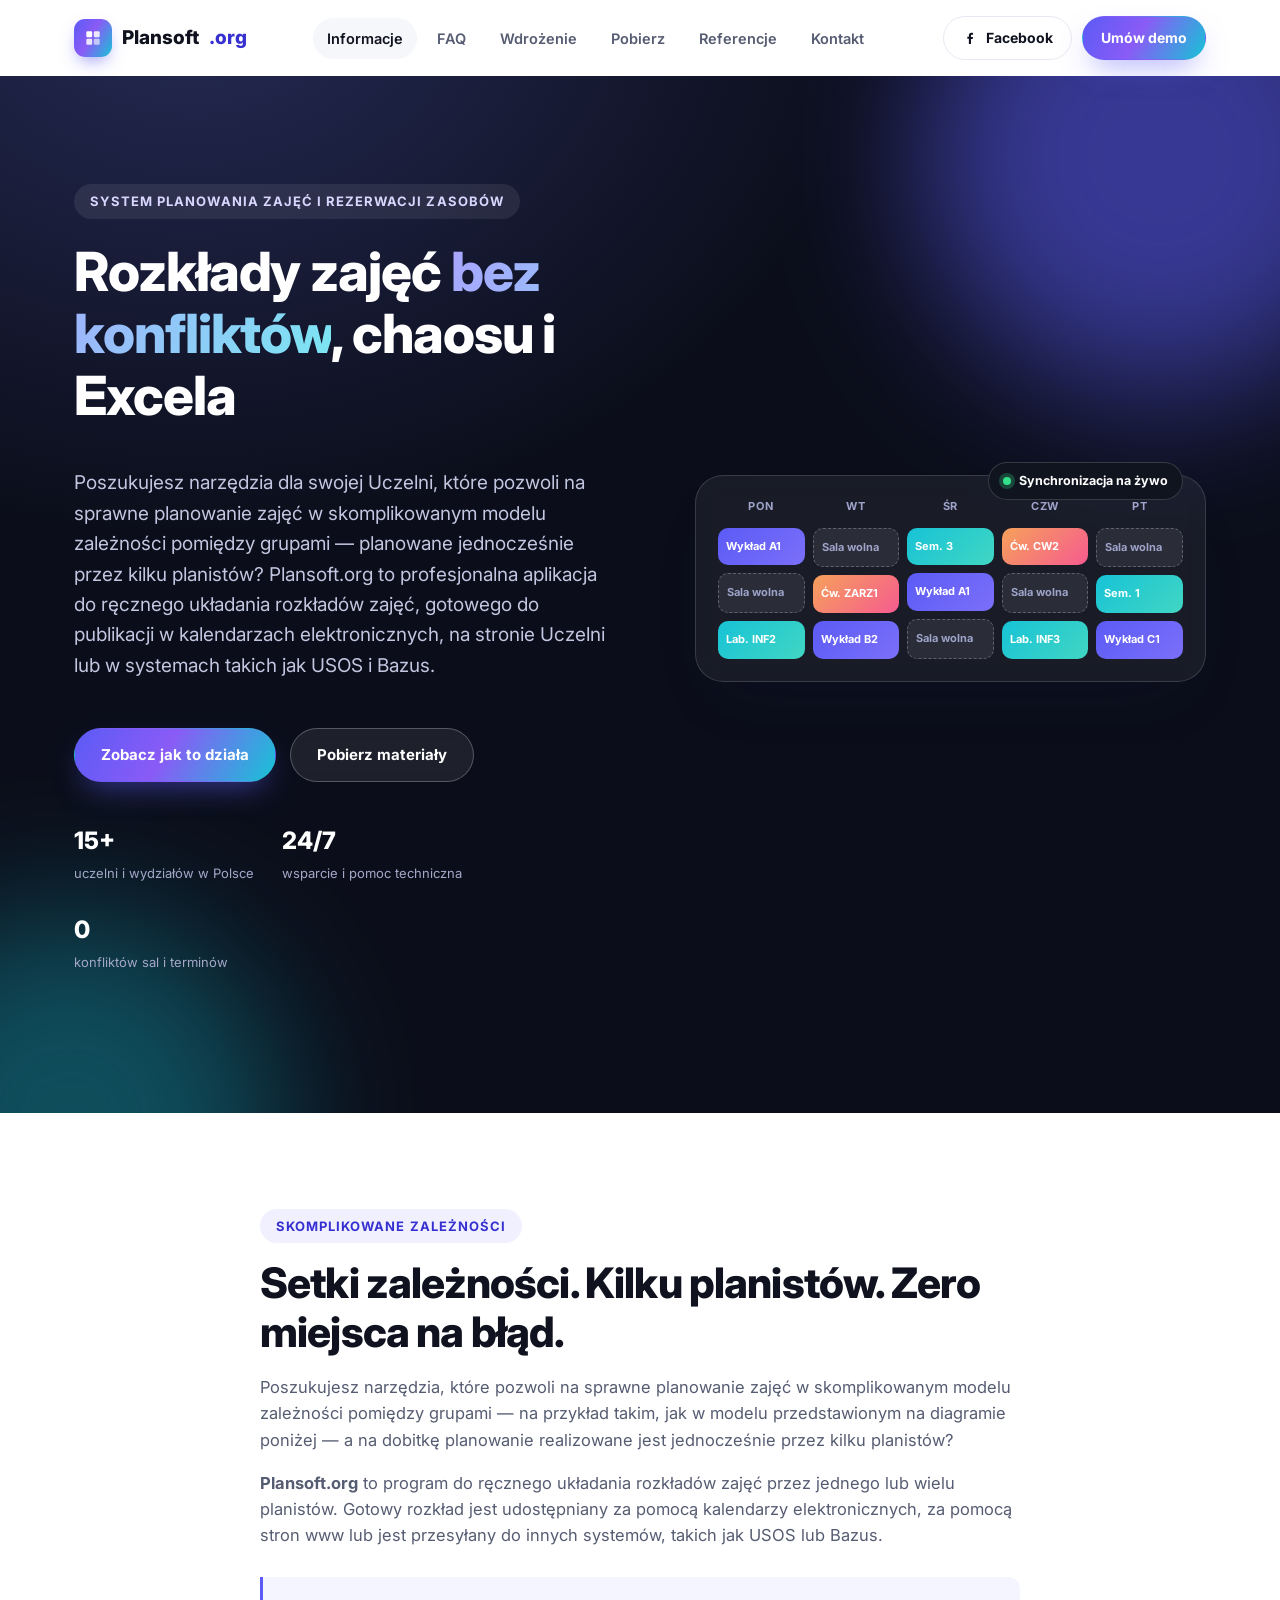
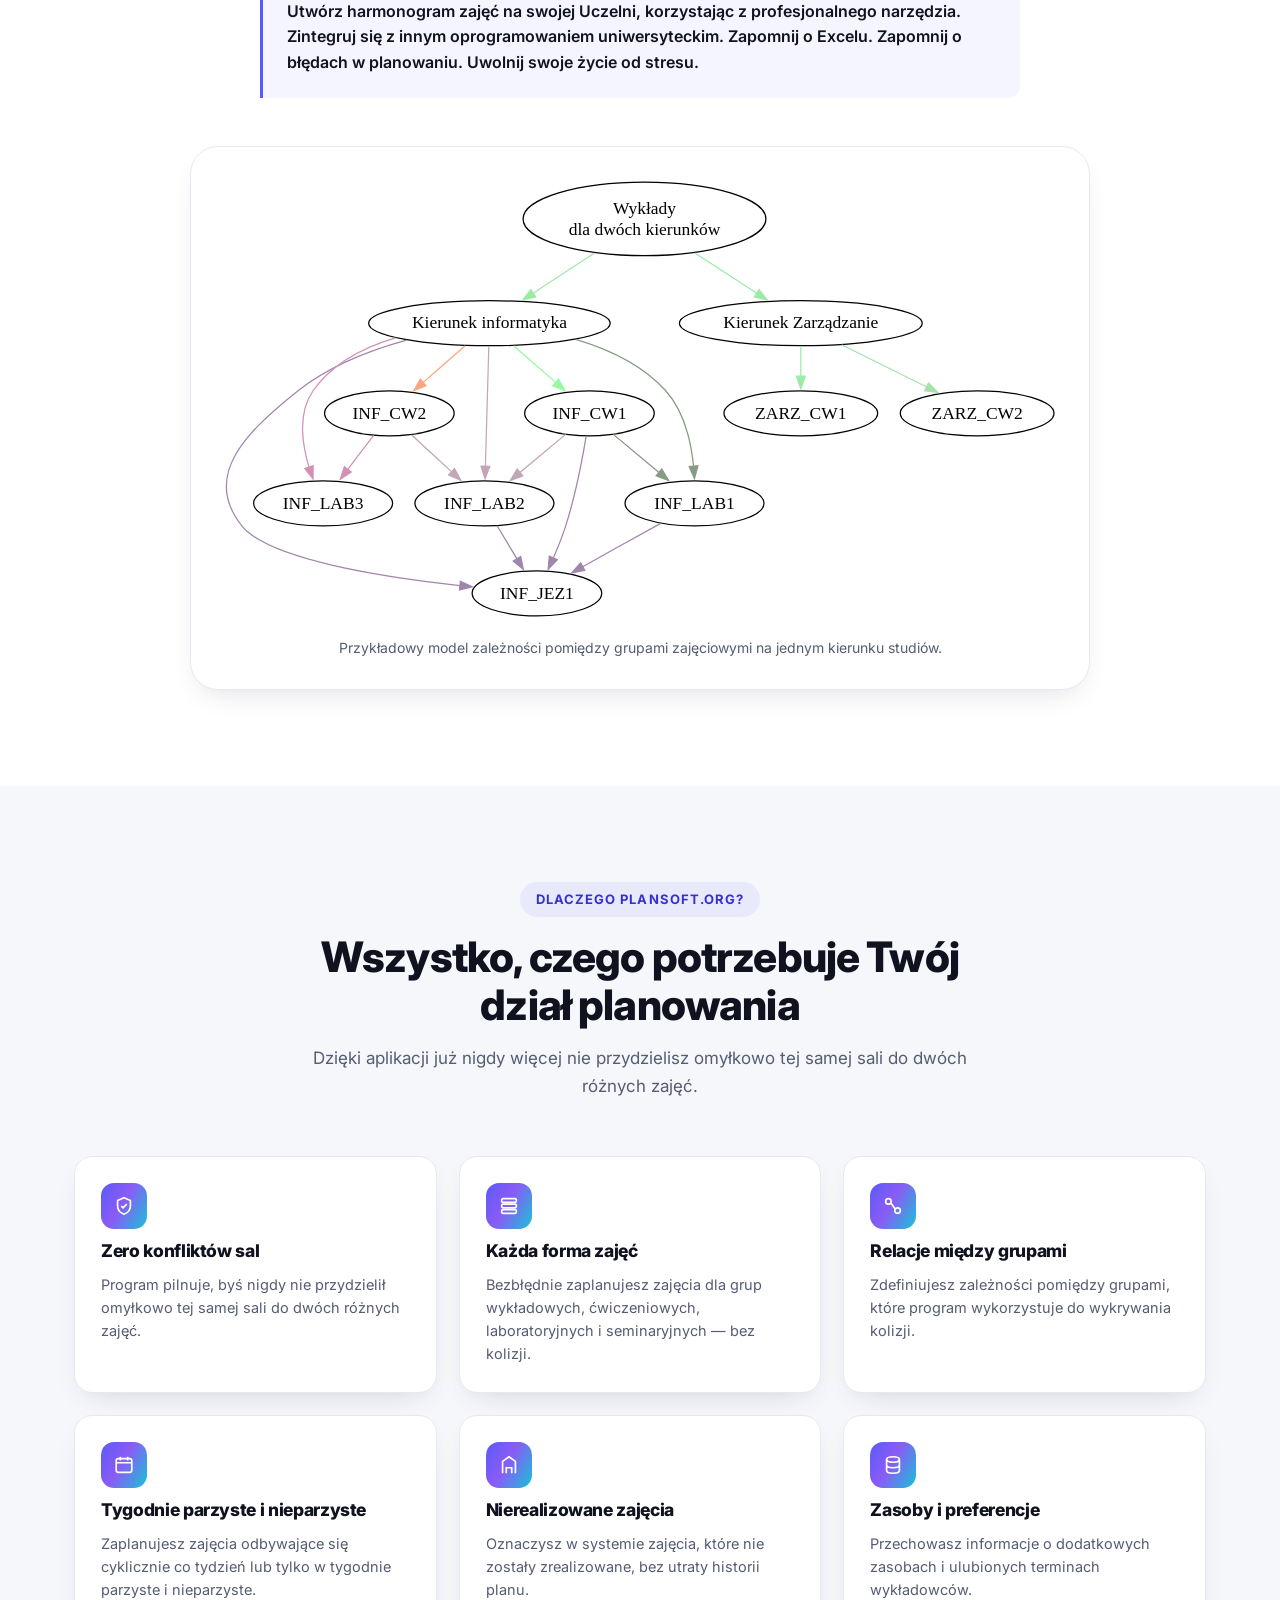
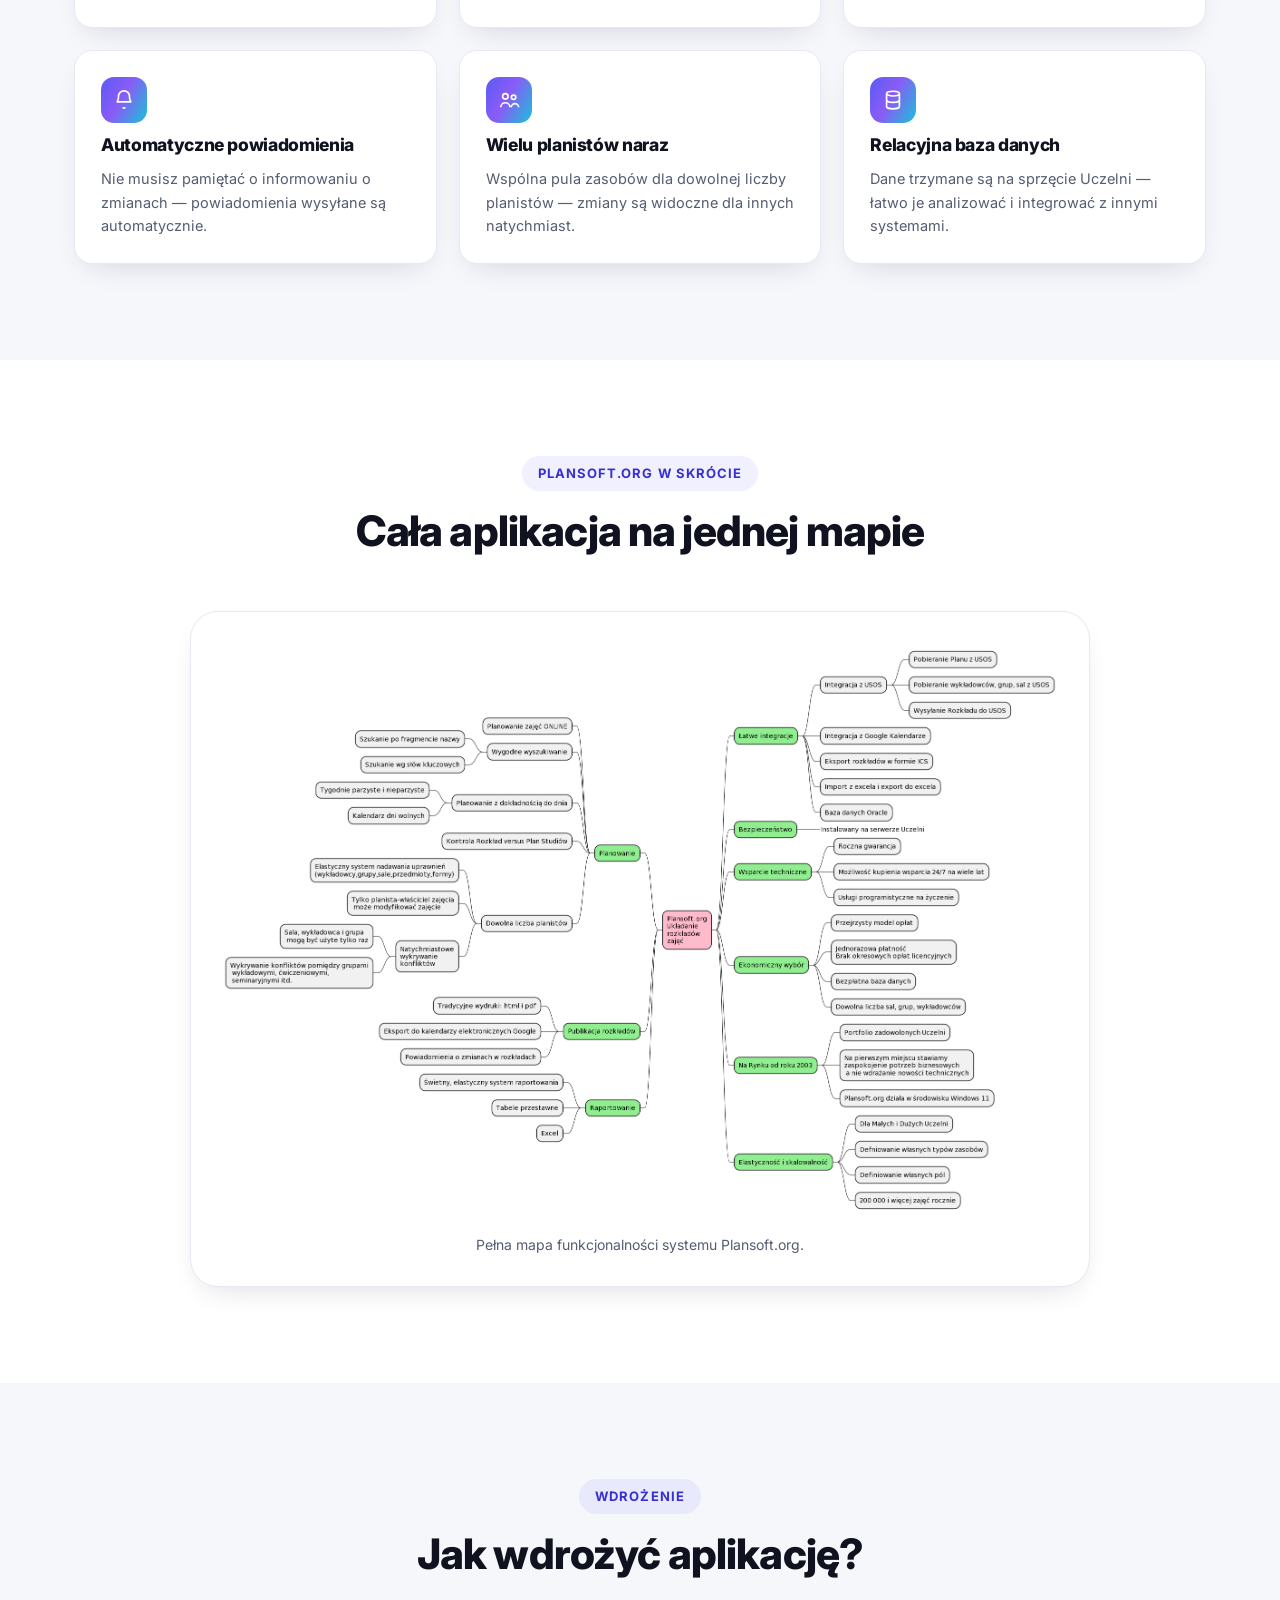
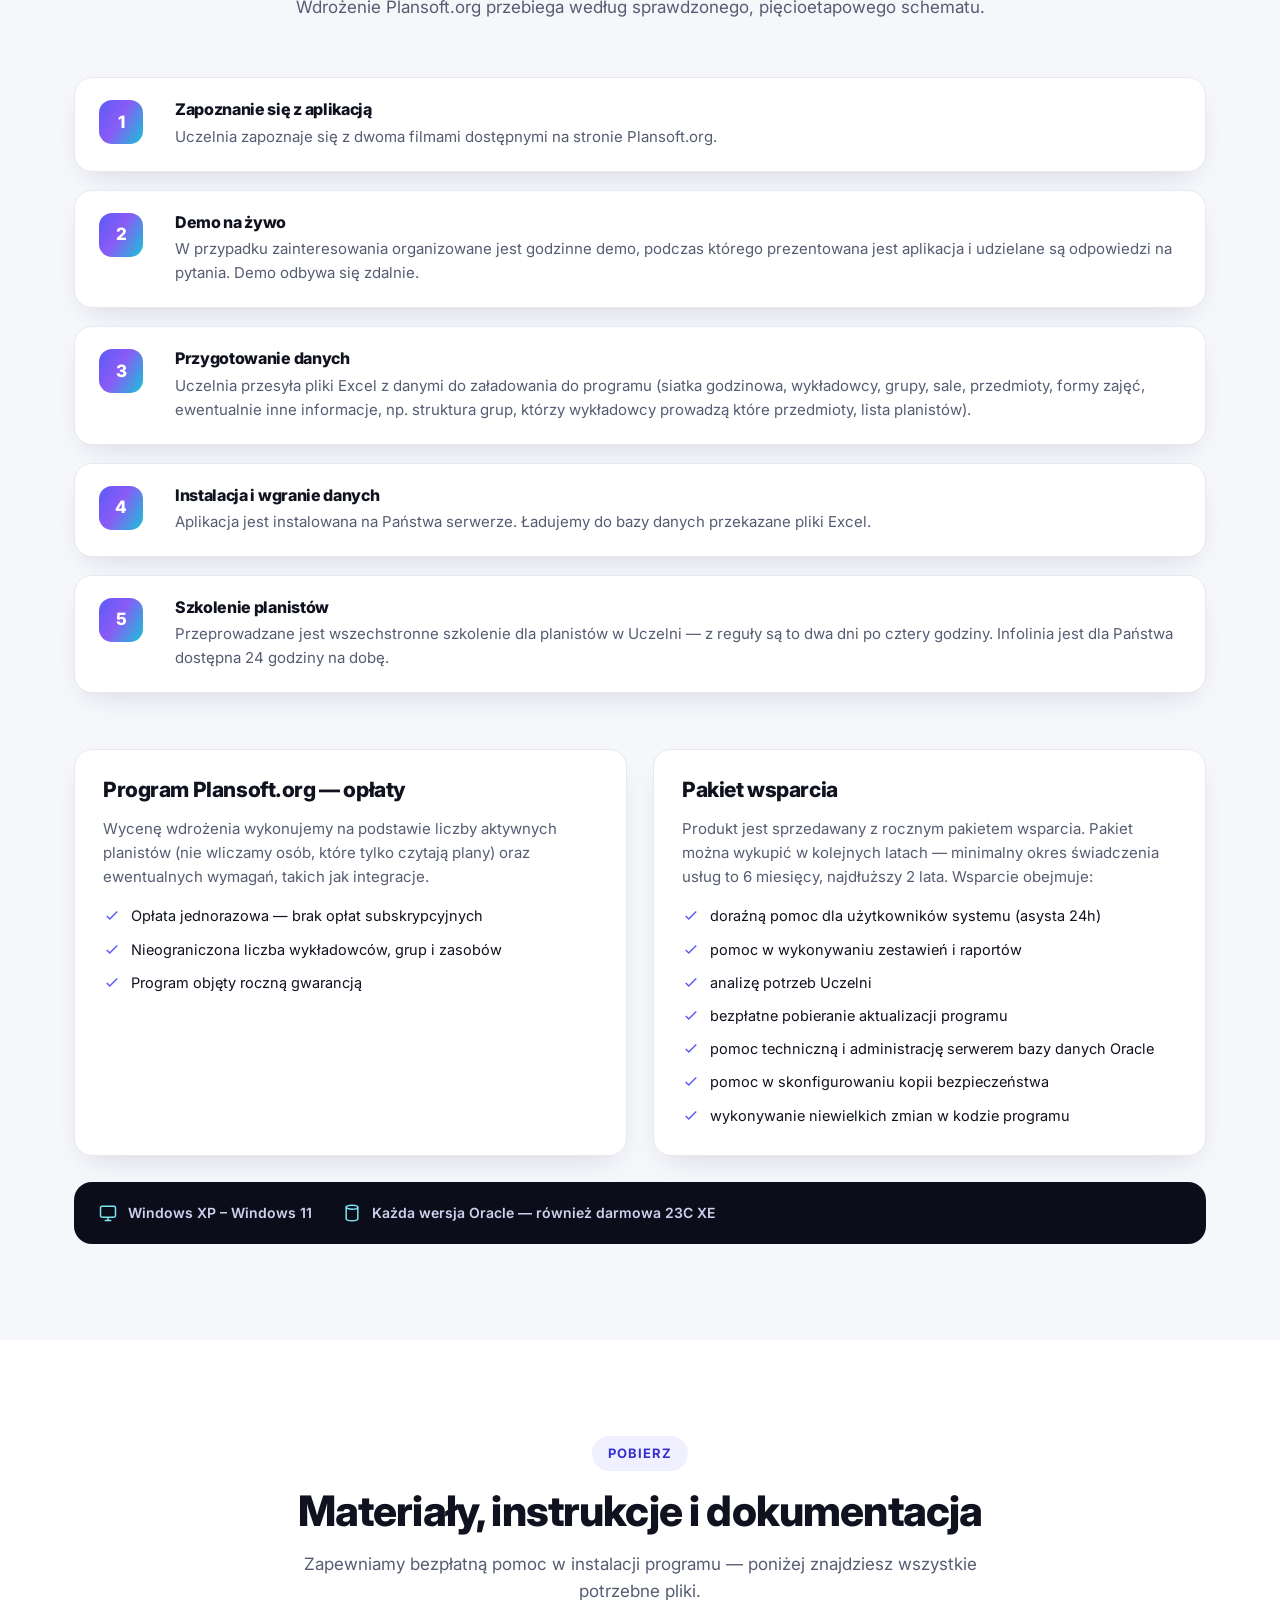
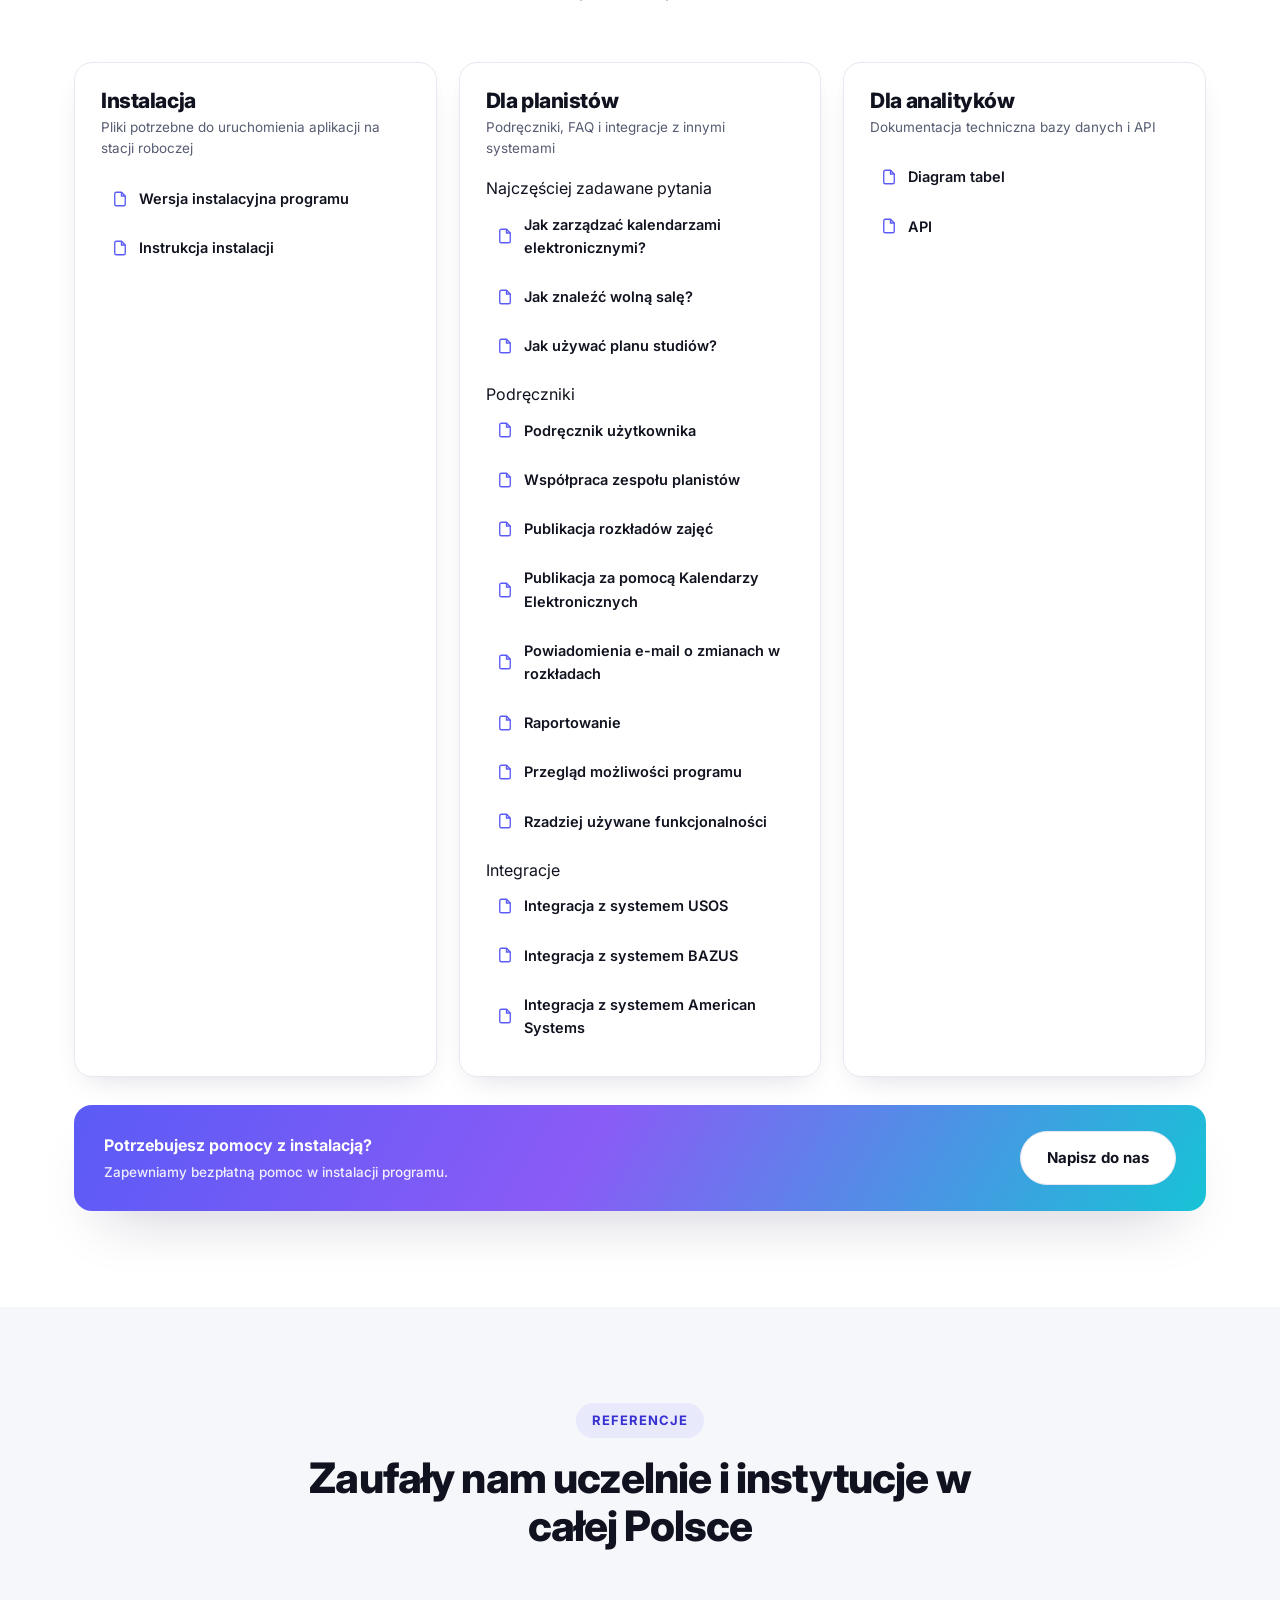
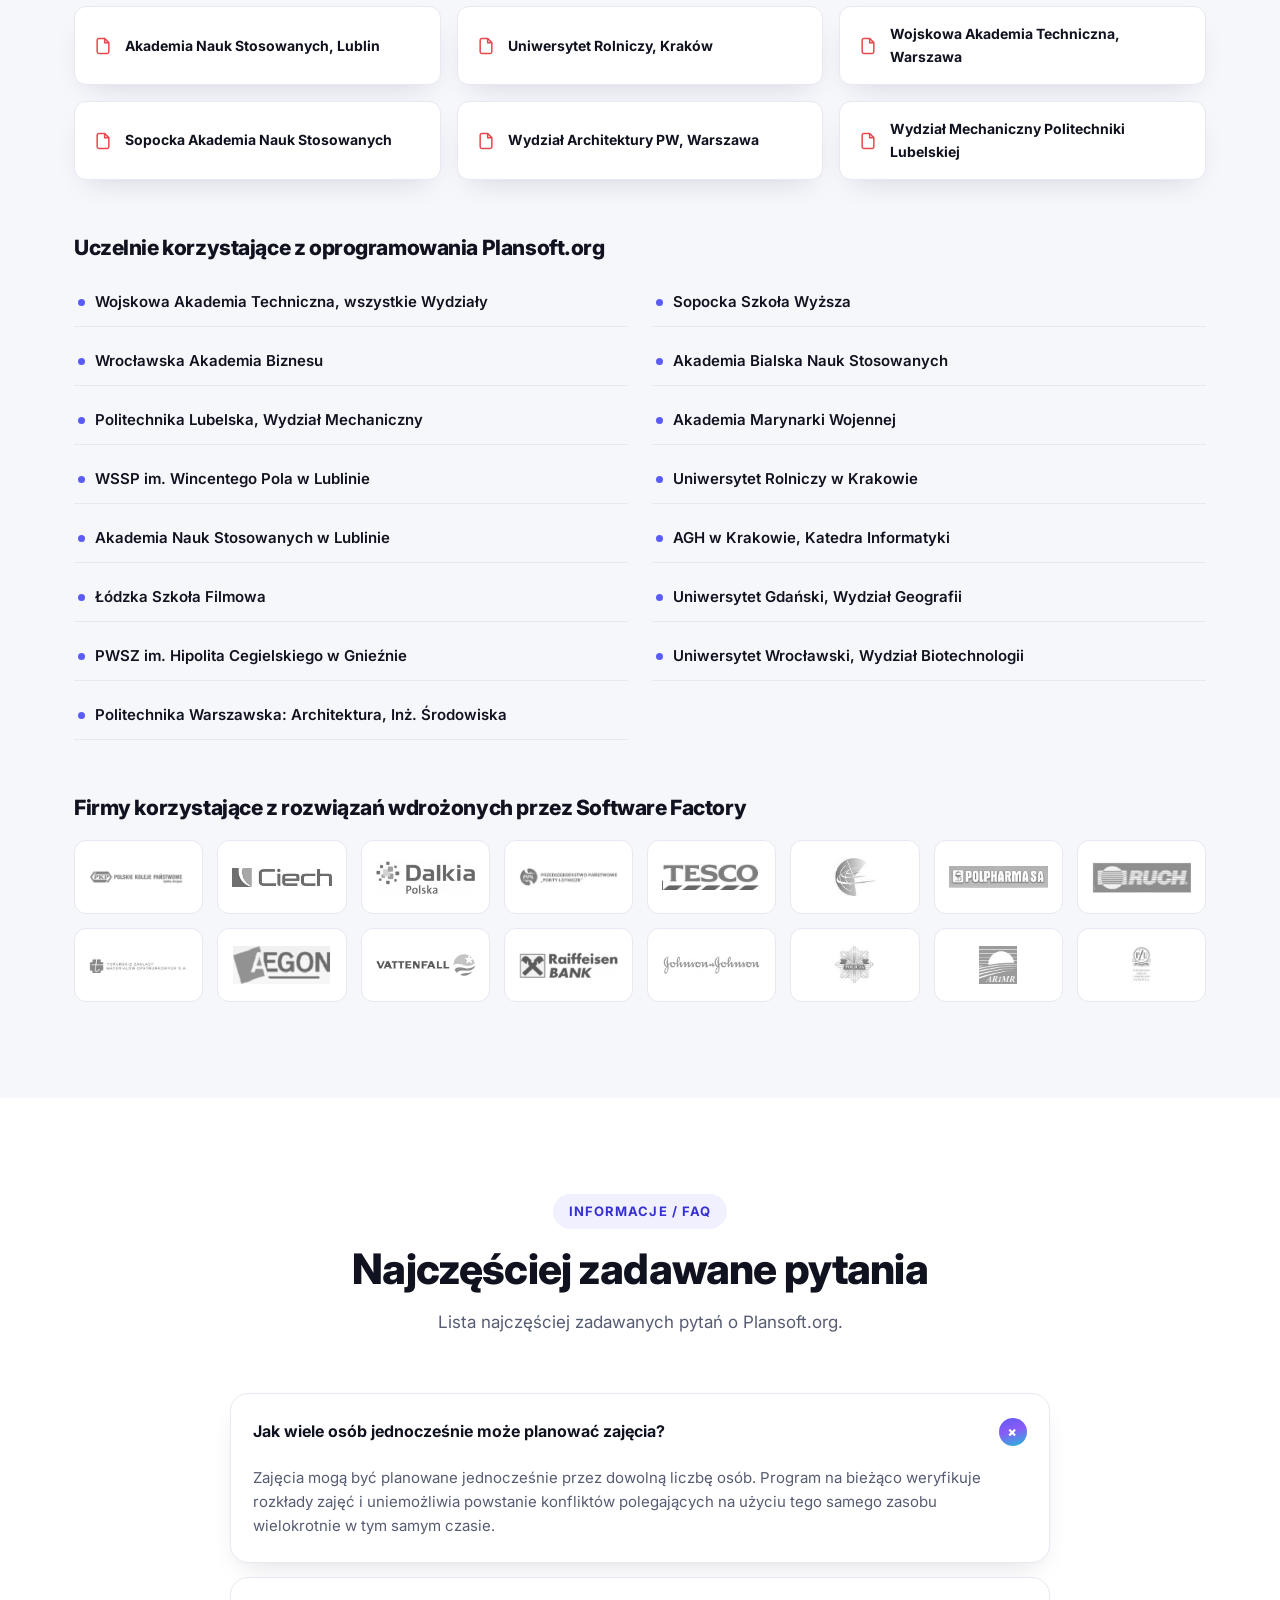
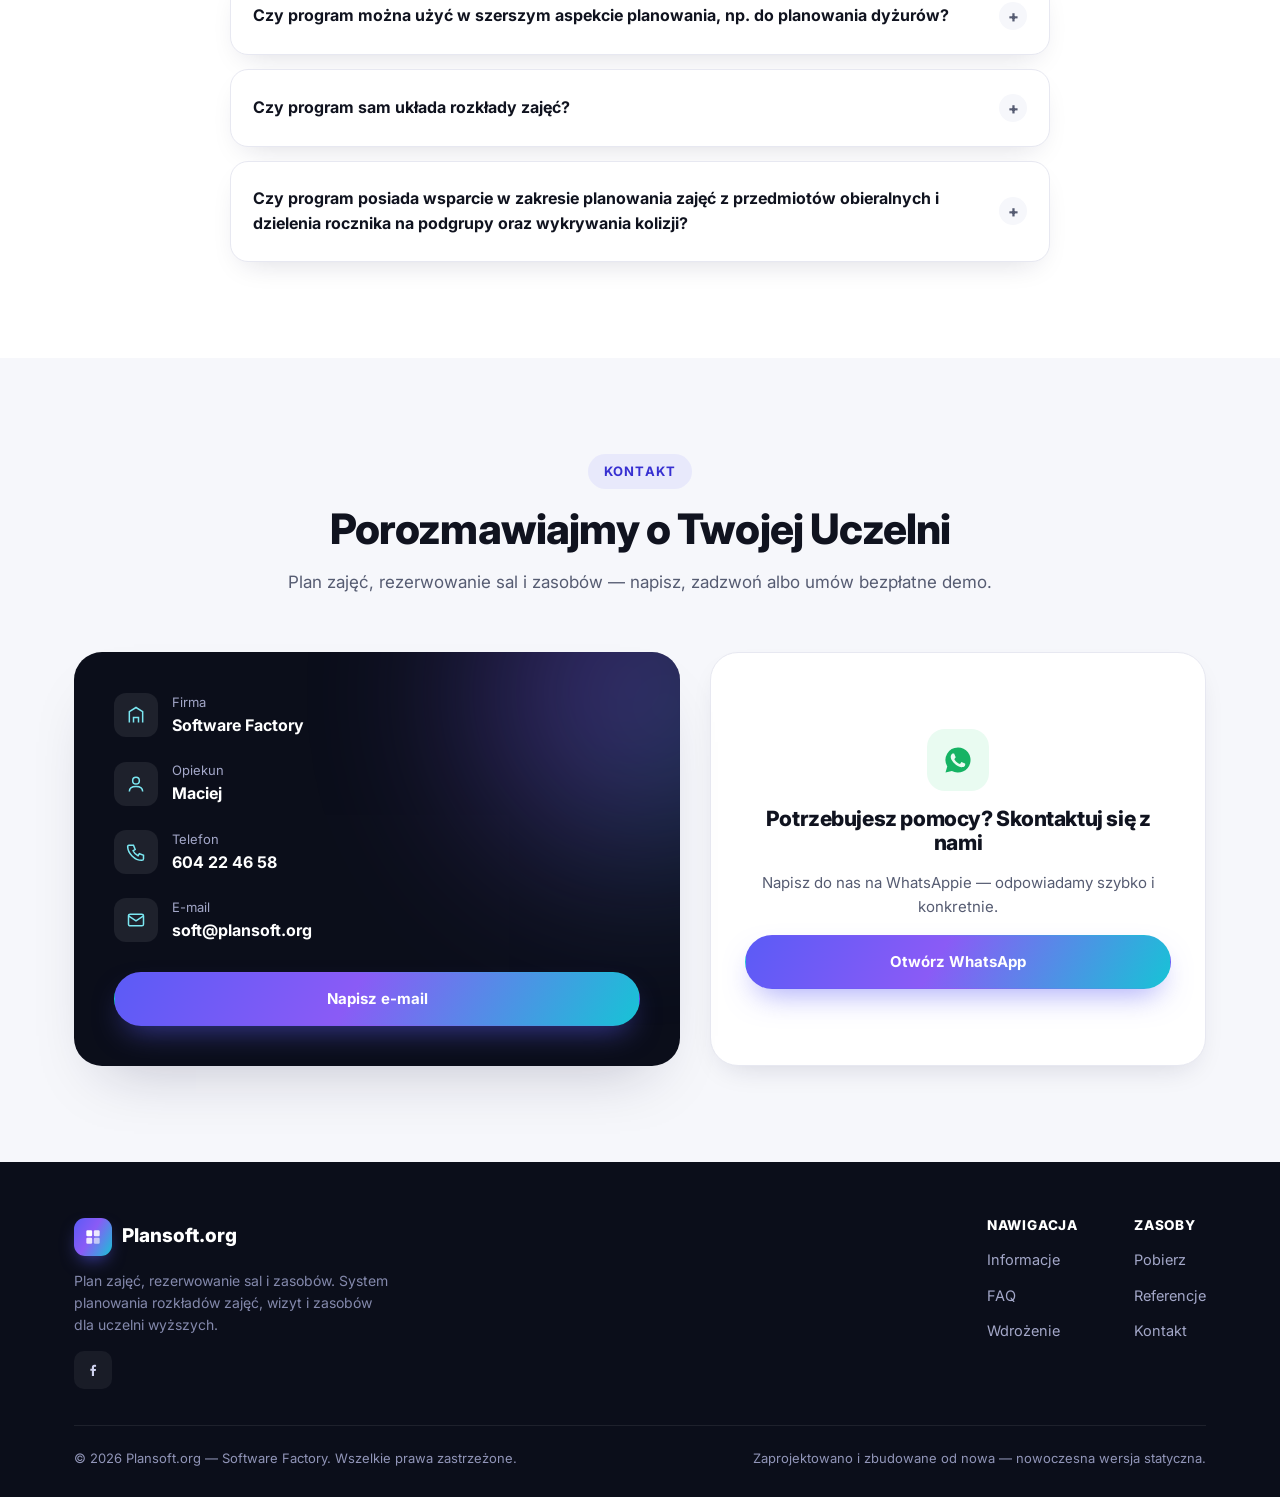
==== commit b3d0728d: "changes changes" ====
--- a/index.html
+++ b/index.html
@@ -109,13 +109,13 @@
 
   <!-- ============ PROBLEM / DIAGRAM ============ -->
   <section class="section" id="problem">
-    <div class="container problem-grid">
-      <div>
+    <div class="container">
+      <div class="problem-text">
         <span class="eyebrow">Skomplikowane zależności</span>
-        <h2 style="margin-top:16px;">Setki zależności. Kilku planistów. Zero miejsca na błąd.</h2>
-        <p style="margin-top:18px;">
+        <h2>Setki zależności. Kilku planistów. Zero miejsca na błąd.</h2>
+        <p>
           Poszukujesz narzędzia, które pozwoli na sprawne planowanie zajęć w skomplikowanym modelu zależności
-          pomiędzy grupami — na przykład takim, jak w modelu przedstawionym na diagramie obok — a na dobitkę
+          pomiędzy grupami — na przykład takim, jak w modelu przedstawionym na diagramie poniżej — a na dobitkę
           planowanie realizowane jest jednocześnie przez kilku planistów?
         </p>
         <p><strong>Plansoft.org</strong> to program do ręcznego układania rozkładów zajęć przez jednego lub wielu
@@ -127,7 +127,7 @@
           Uwolnij swoje życie od stresu.
         </div>
       </div>
-      <div class="diagram-card">
+      <div class="frame-card diagram-card">
         <div class="img-scroll">
           <img src="assets/graph.svg" alt="Przykładowy model zależności pomiędzy grupami zajęciowymi">
         </div>
@@ -203,7 +203,7 @@
         <span class="eyebrow">Plansoft.org w skrócie</span>
         <h2>Cała aplikacja na jednej mapie</h2>
       </div>
-      <div class="overview-card">
+      <div class="frame-card overview-card">
         <div class="img-scroll">
           <img src="assets/mindmap.png" alt="Mapa funkcjonalności systemu Plansoft.org" loading="lazy">
         </div>
--- a/assets/style.css
+++ b/assets/style.css
@@ -362,30 +362,31 @@
 
 /* ---------------- Diagram / problem section ---------------- */
 
-.problem-grid {
-  display: grid;
-  grid-template-columns: 1fr 1fr;
-  gap: 56px;
-  align-items: center;
-}
-
-.problem-grid p { color: var(--ink-soft); font-size: 16.5px; }
-.problem-grid p + p { margin-top: 14px; }
-
-.diagram-card {
+.problem-text p { color: var(--ink-soft); font-size: 16.5px; }
+.problem-text p + p { margin-top: 14px; }
+
+/* Shared "standalone framed image" card, used for both the dependency
+   diagram and the mindmap — same treatment so they read as one system. */
+.frame-card {
   background: #fff;
   border-radius: var(--radius-lg);
-  padding: 28px;
   box-shadow: var(--shadow-card);
   border: 1px solid var(--line);
-}
-.diagram-card img { width: 100%; height: auto; }
-.diagram-card .cap {
+  padding: 30px;
+  max-width: 900px;
+  margin: 0 auto;
+}
+.frame-card img { width: 100%; height: auto; border-radius: var(--radius-sm); }
+.frame-card .cap {
   margin-top: 16px;
-  font-size: 13.5px;
+  font-size: 14px;
   color: var(--ink-soft);
   text-align: center;
 }
+
+.problem-text { max-width: 760px; margin: 0 auto 48px; }
+.problem-text .eyebrow { margin-bottom: 16px; }
+.problem-text h2 { margin-bottom: 18px; }
 
 .img-scroll { overflow-x: visible; }
 .scroll-hint { display: none; }
@@ -444,19 +445,6 @@
 .benefit-card h3 { font-size: 17.5px; }
 .benefit-card p { margin: 0; color: var(--ink-soft); font-size: 14.5px; }
 
-/* ---------------- Mindmap / overview ---------------- */
-
-.overview-card {
-  background: #fff;
-  border-radius: var(--radius-lg);
-  box-shadow: var(--shadow-card);
-  border: 1px solid var(--line);
-  padding: 30px;
-  max-width: 900px;
-  margin: 0 auto;
-}
-.overview-card img { border-radius: var(--radius-sm); }
-.overview-card .cap { text-align: center; margin-top: 18px; color: var(--ink-soft); font-size: 14.5px; }
 
 /* ---------------- Wdrożenie / stepper ---------------- */
 
@@ -810,7 +798,6 @@
 @media (max-width: 980px) {
   .hero .container { grid-template-columns: 1fr; }
   .hero-art { order: -1; }
-  .problem-grid { grid-template-columns: 1fr; }
   .card-grid { grid-template-columns: repeat(2, 1fr); }
   .download-grid { grid-template-columns: 1fr 1fr; }
   .info-cols { grid-template-columns: 1fr; }
@@ -877,7 +864,7 @@
   .hero-art .cal-col:nth-child(4), .hero-art .cal-col:nth-child(5) { display: none; }
   .hero-art .block { font-size: 10px; padding: 8px 6px; min-height: 30px; }
 
-  .diagram-card, .overview-card, .info-box, .download-col { padding: 18px; }
+  .frame-card, .info-box, .download-col { padding: 18px; }
 
   /* The dependency diagram & mindmap have small dense labels — instead of
      scaling them down to illegible size, let them scroll horizontally
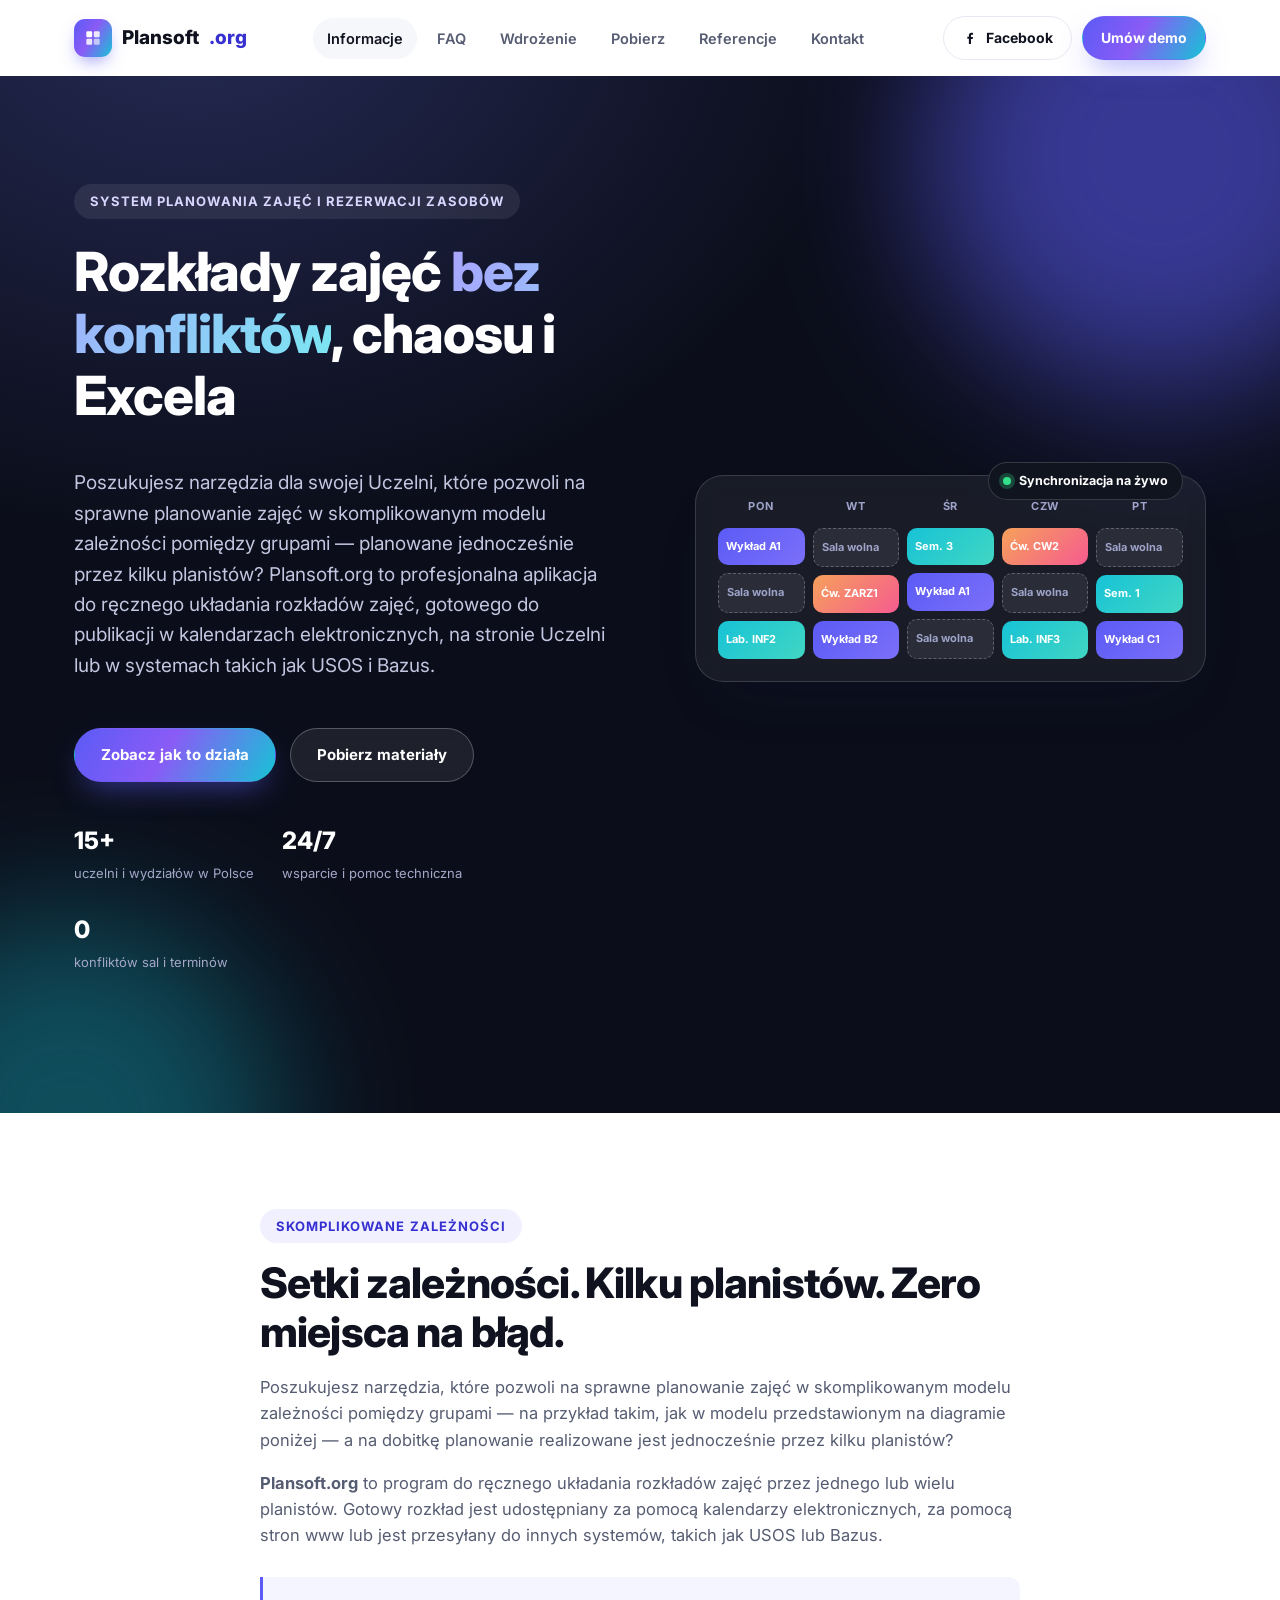
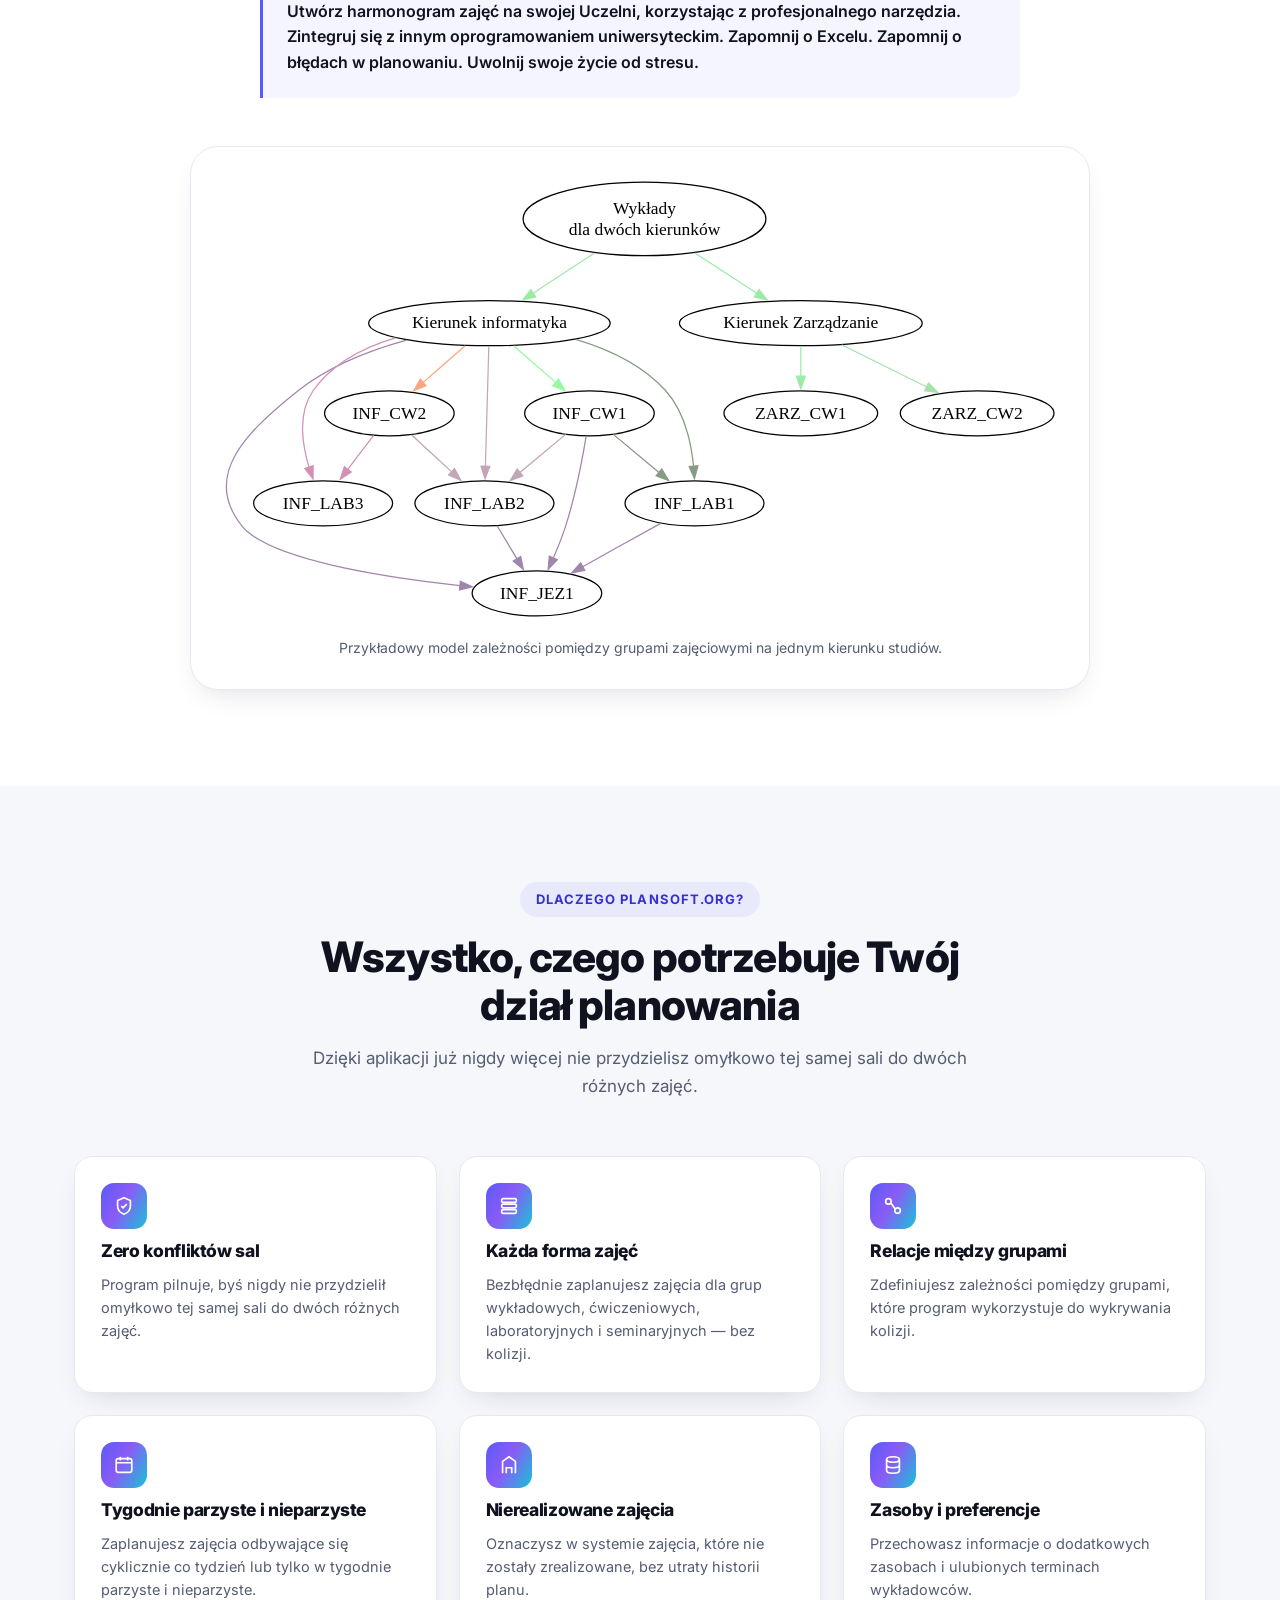
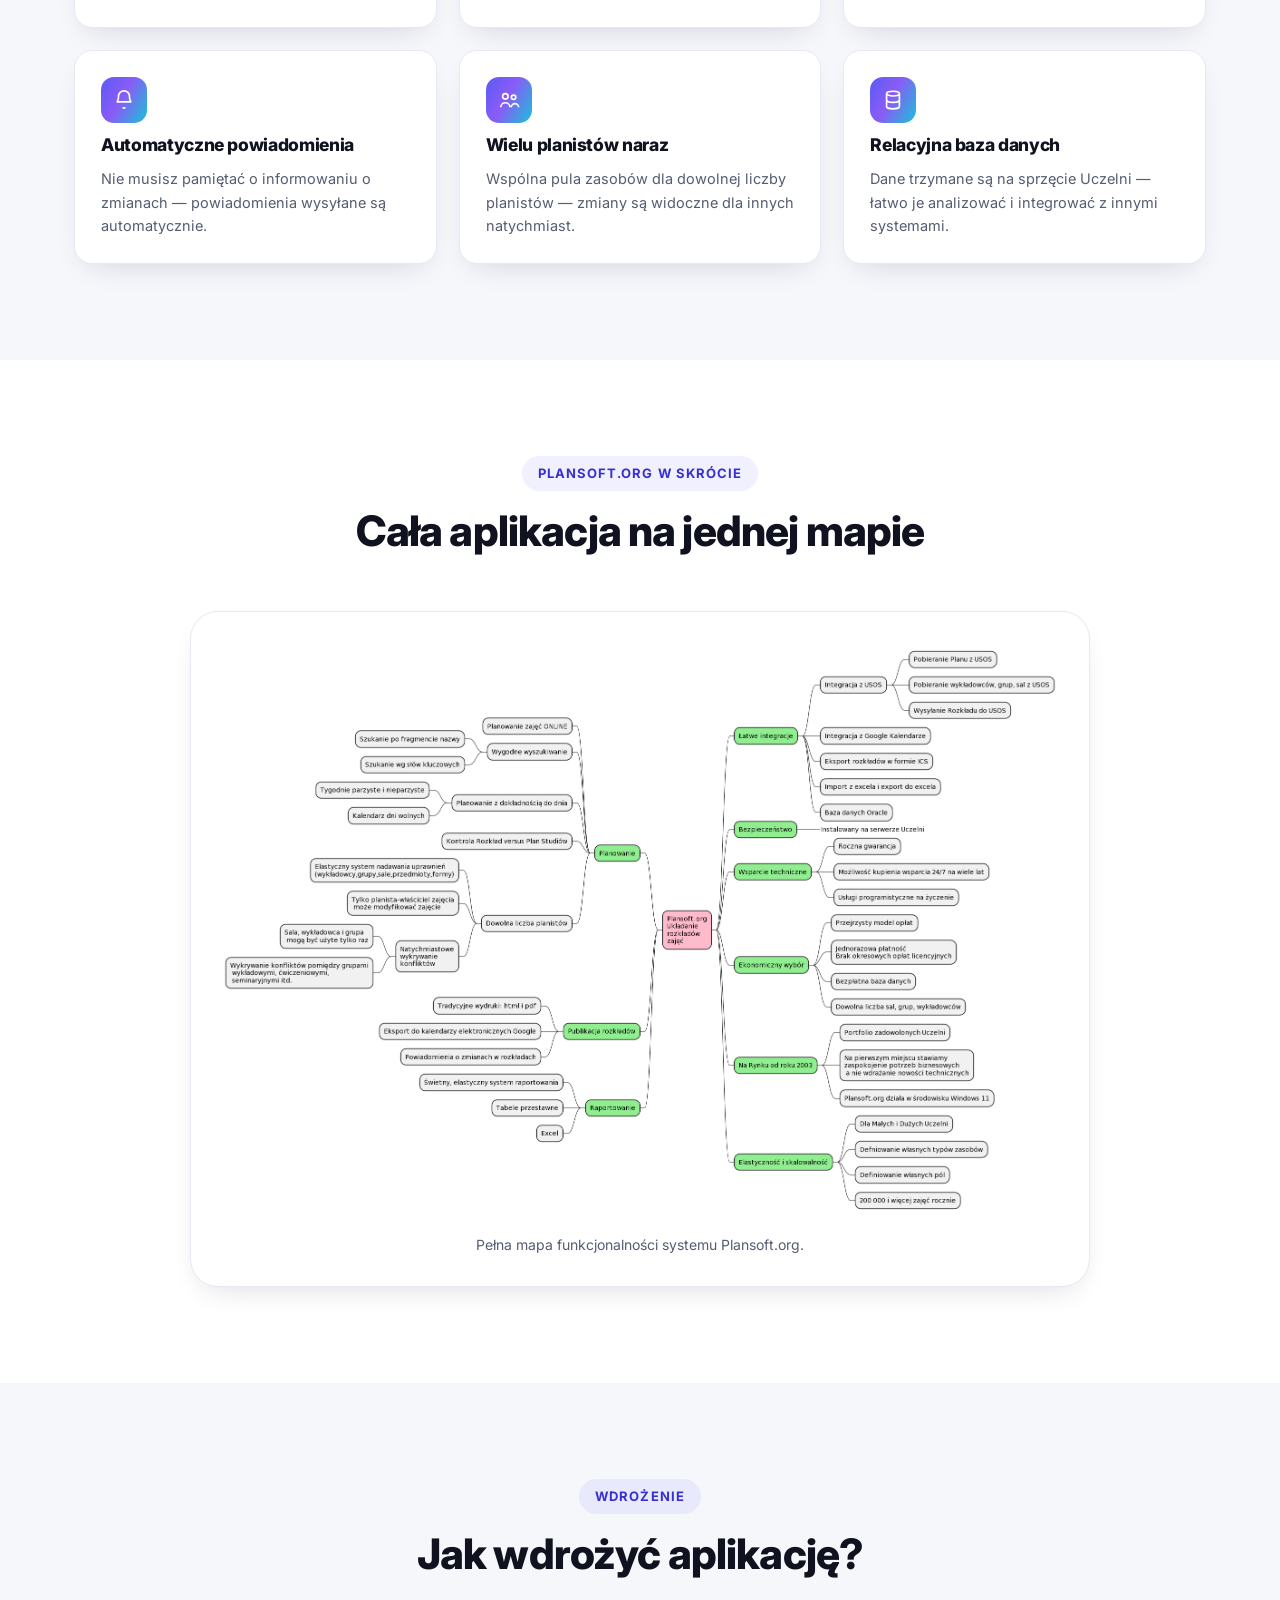
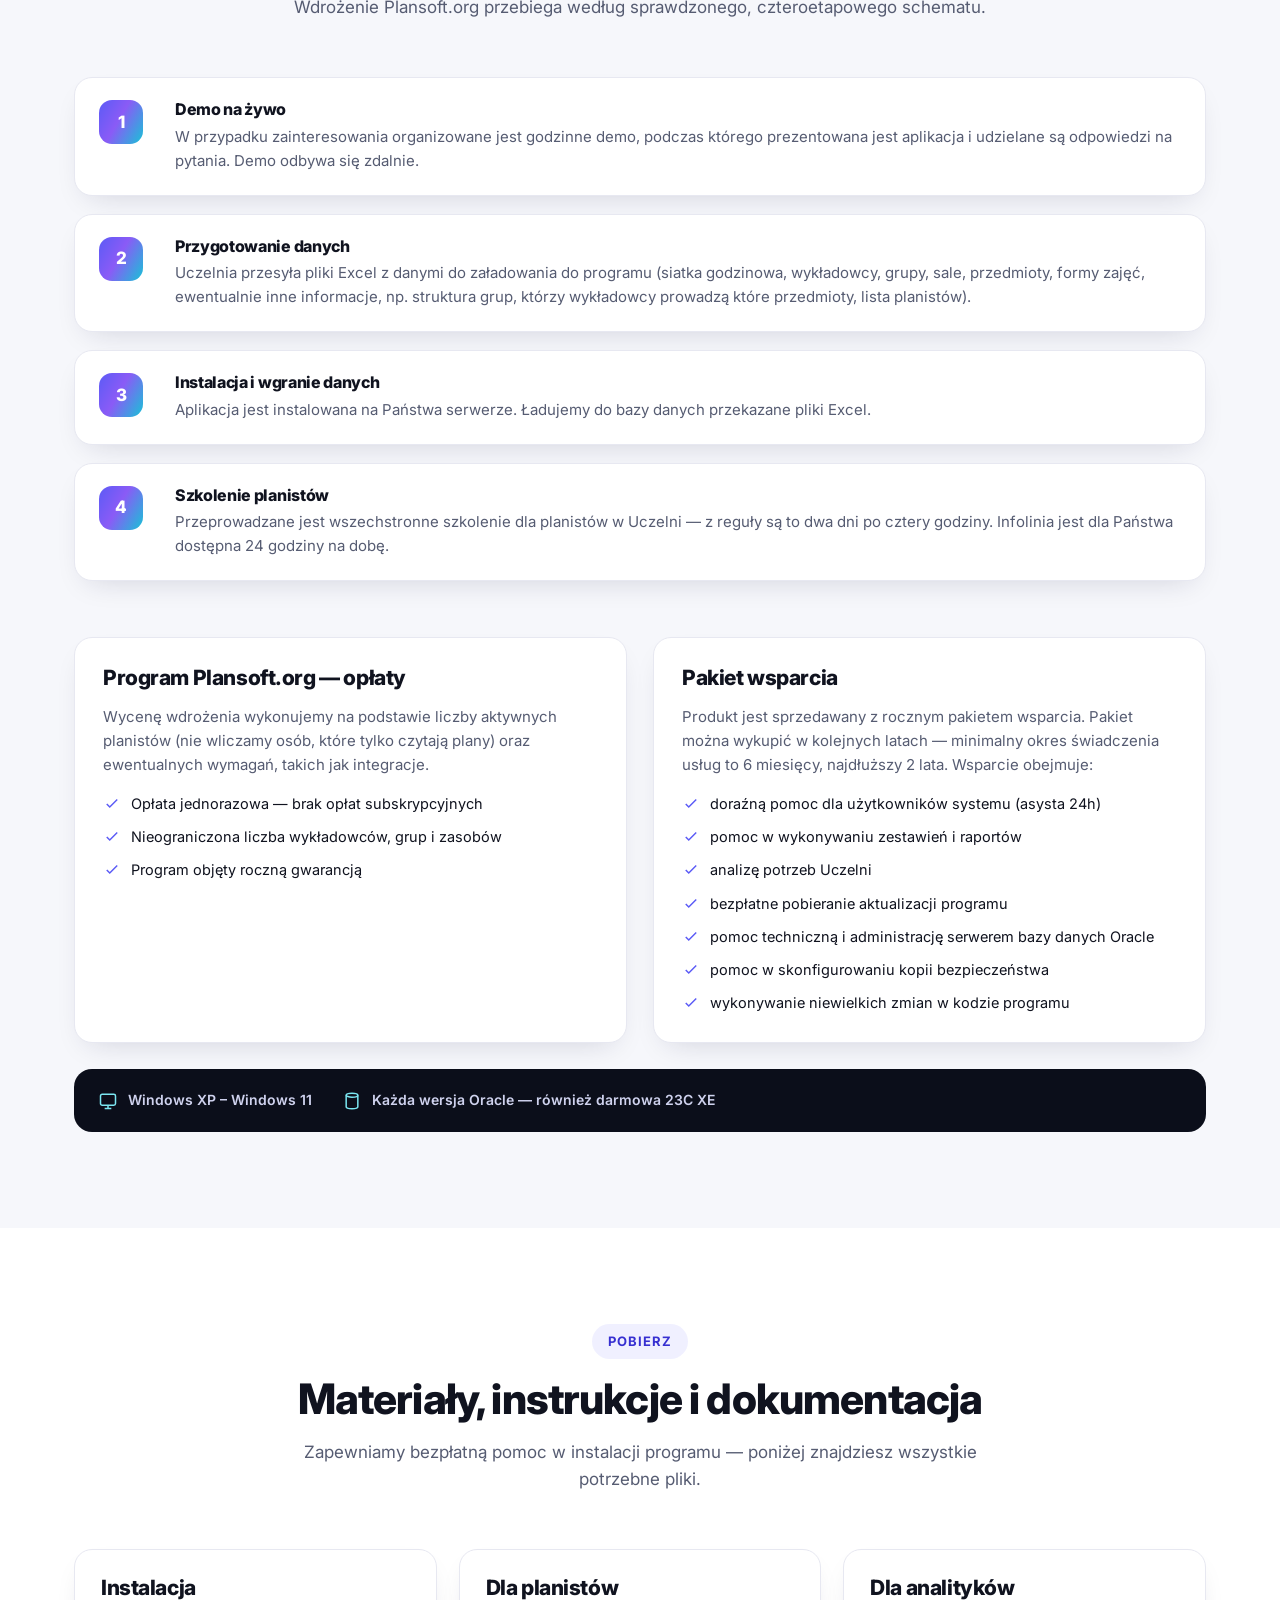
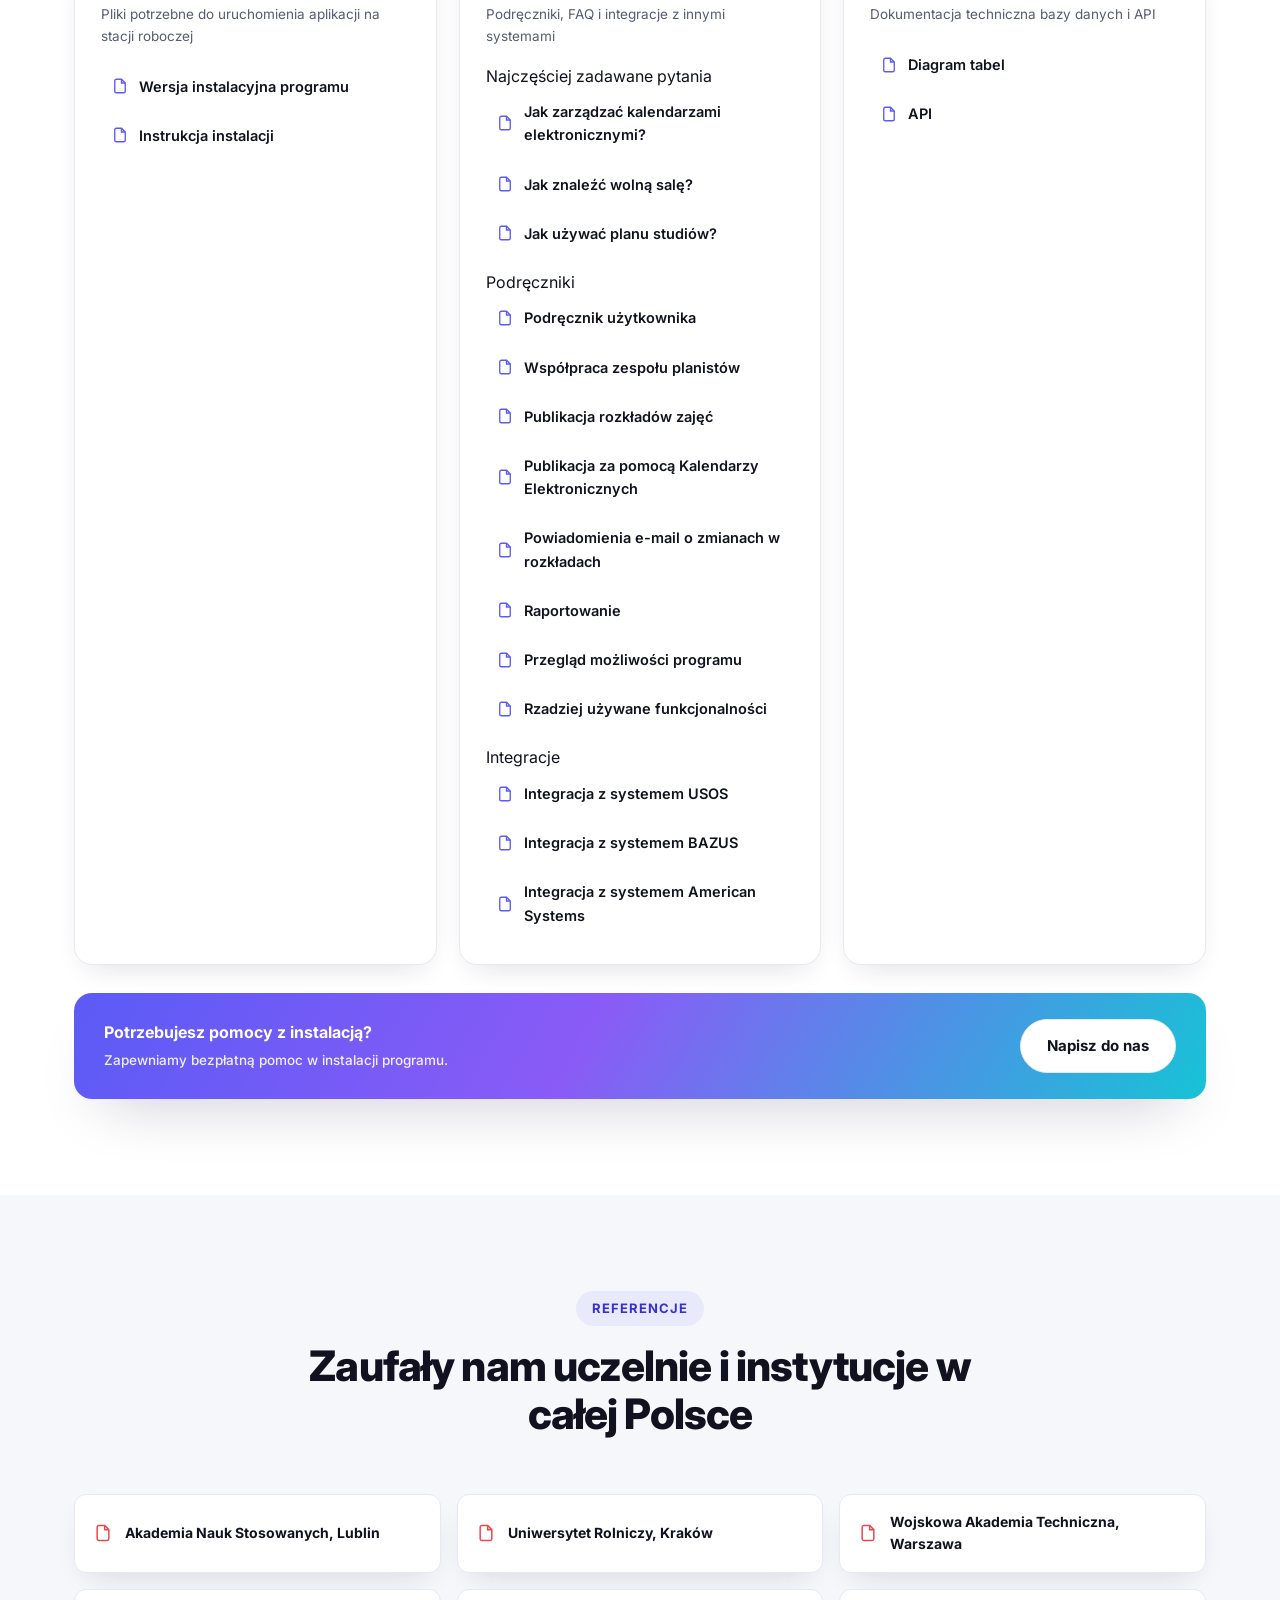
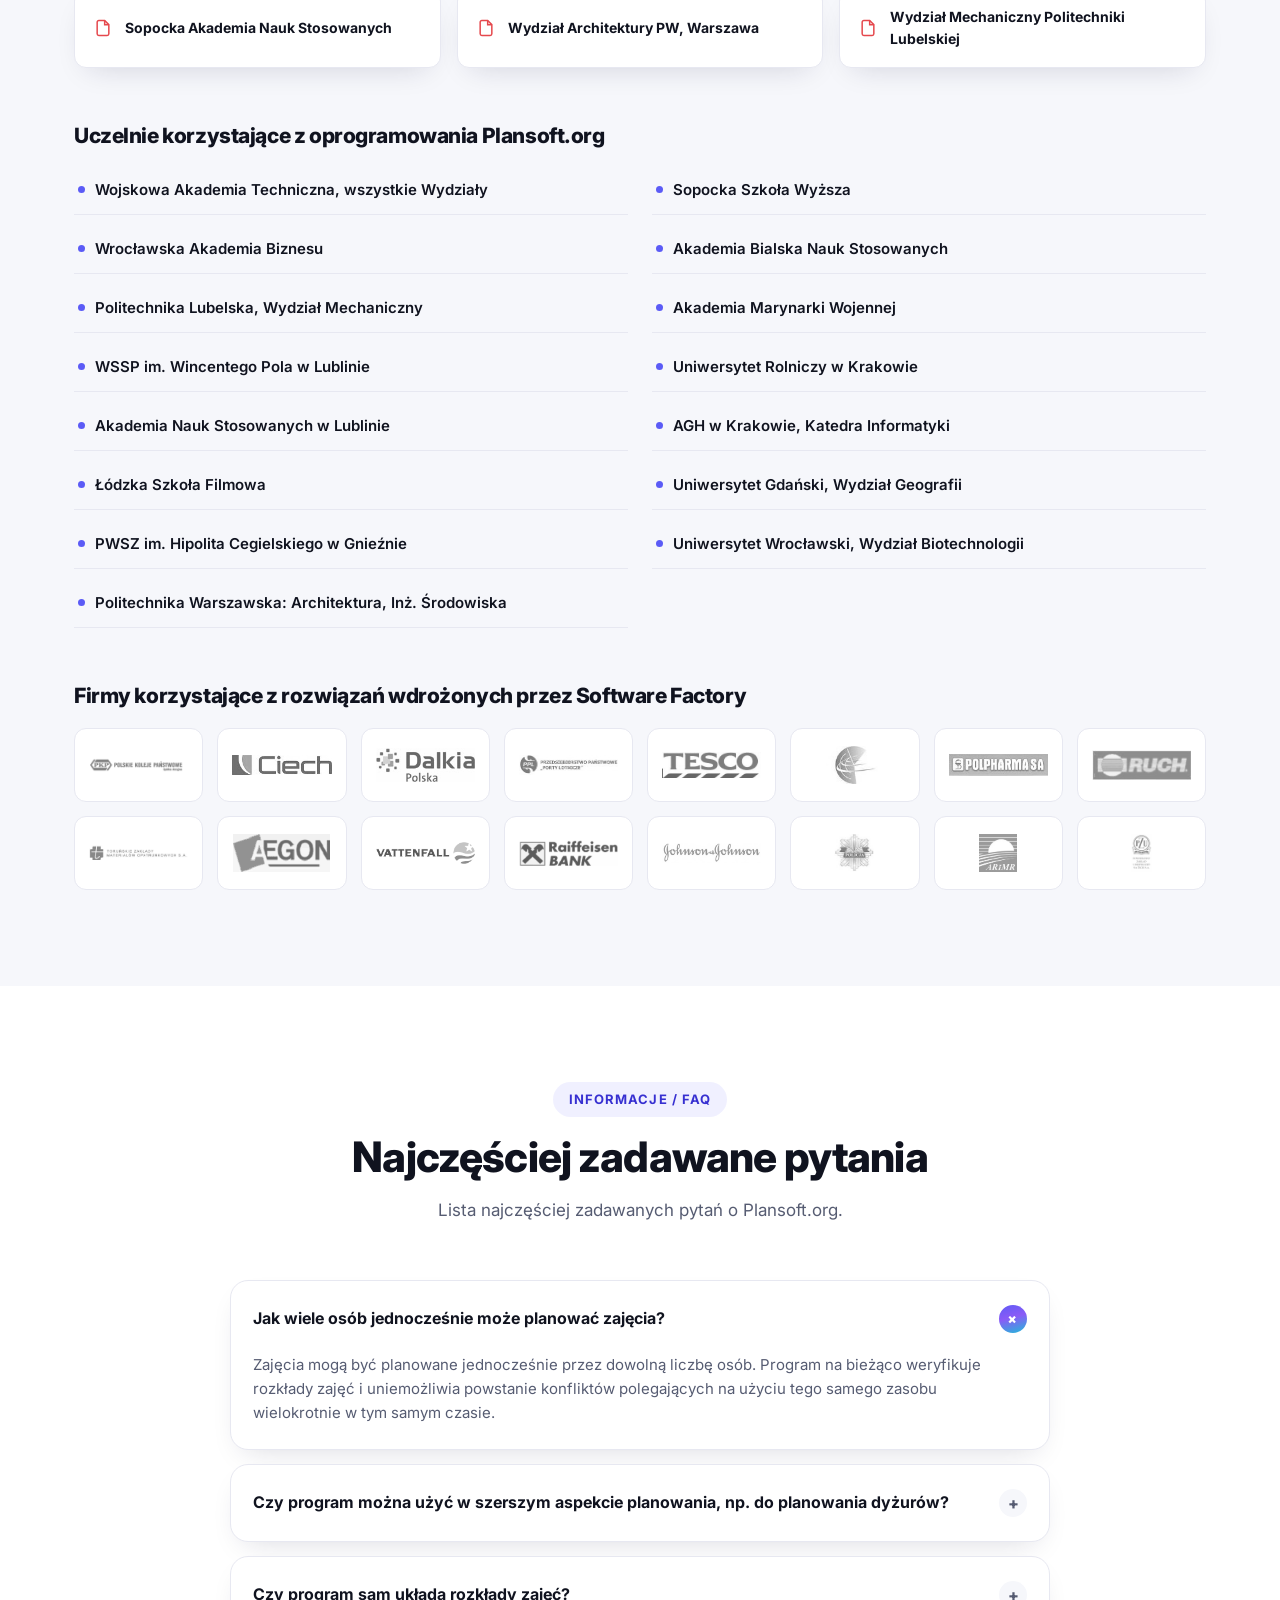
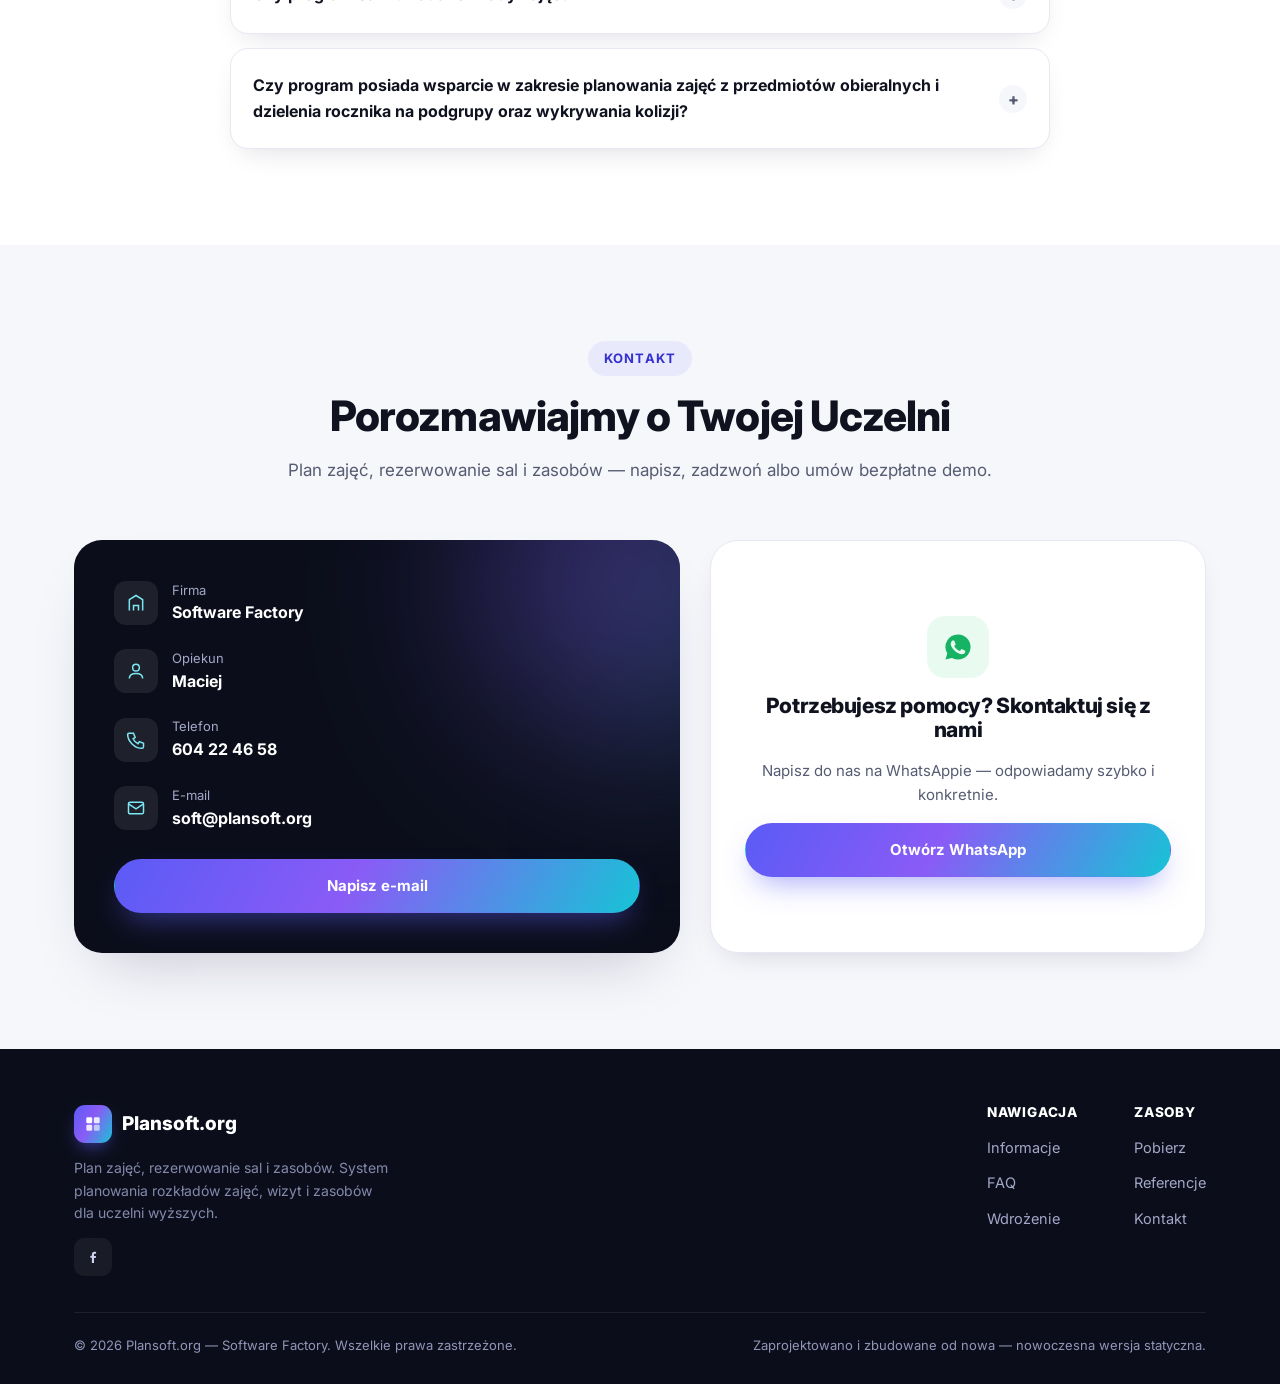
==== commit a5ba3a93: "changes changes" ====
--- a/index.html
+++ b/index.html
@@ -5,7 +5,7 @@
 <meta name="viewport" content="width=device-width, initial-scale=1">
 <title>Plansoft.org — system planowania zajęć i rezerwacji zasobów</title>
 <meta name="description" content="Plansoft.org — profesjonalne narzędzie do ręcznego układania rozkładów zajęć, rezerwacji sal i zasobów dla uczelni. Zero konfliktów, wielu planistów, integracja z USOS i Bazus.">
-<link rel="icon" href="data:image/svg+xml,%3Csvg xmlns='http://www.w3.org/2000/svg' viewBox='0 0 24 24'%3E%3Cdefs%3E%3ClinearGradient id='g' x1='0' y1='0' x2='24' y2='24'%3E%3Cstop stop-color='%235b5bf6'/%3E%3Cstop offset='1' stop-color='%2317c3d6'/%3E%3C/linearGradient%3E%3C/defs%3E%3Crect width='24' height='24' rx='7' fill='url(%23g)'/%3E%3Cg fill='%23fff'%3E%3Crect x='5' y='5' width='5' height='5' rx='1.2'/%3E%3Crect x='14' y='5' width='5' height='5' rx='1.2' opacity='.85'/%3E%3Crect x='5' y='14' width='5' height='5' rx='1.2' opacity='.85'/%3E%3Crect x='14' y='14' width='5' height='5' rx='1.2' opacity='.6'/%3E%3C/g%3E%3C/svg%3E">
+<link rel="icon" type="image/png" href="assets/favicon.png?v=2">
 <link rel="preconnect" href="https://fonts.googleapis.com">
 <link rel="preconnect" href="https://fonts.gstatic.com" crossorigin>
 <link href="https://fonts.googleapis.com/css2?family=Inter:wght@400;500;600;700;800&display=swap" rel="stylesheet">
@@ -129,7 +129,7 @@
       </div>
       <div class="frame-card diagram-card">
         <div class="img-scroll">
-          <img src="assets/graph.svg" alt="Przykładowy model zależności pomiędzy grupami zajęciowymi">
+          <img src="assets/graph.svg" alt="Przykładowy model zależności pomiędzy grupami zajęciowymi" width="670" height="355">
         </div>
         <div class="cap">Przykładowy model zależności pomiędzy grupami zajęciowymi na jednym kierunku studiów.</div>
         <div class="scroll-hint">Przesuń palcem, aby zobaczyć cały diagram →</div>
@@ -205,7 +205,7 @@
       </div>
       <div class="frame-card overview-card">
         <div class="img-scroll">
-          <img src="assets/mindmap.png" alt="Mapa funkcjonalności systemu Plansoft.org" loading="lazy">
+          <img src="assets/mindmap.png" alt="Mapa funkcjonalności systemu Plansoft.org" loading="lazy" width="1849" height="1270">
         </div>
         <div class="cap">Pełna mapa funkcjonalności systemu Plansoft.org.</div>
         <div class="scroll-hint">Przesuń, aby przejrzeć całą mapę ↕ ↔</div>
@@ -222,28 +222,24 @@
       <div class="section-head">
         <span class="eyebrow">Wdrożenie</span>
         <h2>Jak wdrożyć aplikację?</h2>
-        <p>Wdrożenie Plansoft.org przebiega według sprawdzonego, pięcioetapowego schematu.</p>
+        <p>Wdrożenie Plansoft.org przebiega według sprawdzonego, czteroetapowego schematu.</p>
       </div>
 
       <div class="steps">
         <div class="step">
           <div class="num">1</div>
-          <div><h4>Zapoznanie się z aplikacją</h4><p>Uczelnia zapoznaje się z dwoma filmami dostępnymi na stronie Plansoft.org.</p></div>
+          <div><h4>Demo na żywo</h4><p>W przypadku zainteresowania organizowane jest godzinne demo, podczas którego prezentowana jest aplikacja i udzielane są odpowiedzi na pytania. Demo odbywa się zdalnie.</p></div>
         </div>
         <div class="step">
           <div class="num">2</div>
-          <div><h4>Demo na żywo</h4><p>W przypadku zainteresowania organizowane jest godzinne demo, podczas którego prezentowana jest aplikacja i udzielane są odpowiedzi na pytania. Demo odbywa się zdalnie.</p></div>
+          <div><h4>Przygotowanie danych</h4><p>Uczelnia przesyła pliki Excel z danymi do załadowania do programu (siatka godzinowa, wykładowcy, grupy, sale, przedmioty, formy zajęć, ewentualnie inne informacje, np. struktura grup, którzy wykładowcy prowadzą które przedmioty, lista planistów).</p></div>
         </div>
         <div class="step">
           <div class="num">3</div>
-          <div><h4>Przygotowanie danych</h4><p>Uczelnia przesyła pliki Excel z danymi do załadowania do programu (siatka godzinowa, wykładowcy, grupy, sale, przedmioty, formy zajęć, ewentualnie inne informacje, np. struktura grup, którzy wykładowcy prowadzą które przedmioty, lista planistów).</p></div>
+          <div><h4>Instalacja i wgranie danych</h4><p>Aplikacja jest instalowana na Państwa serwerze. Ładujemy do bazy danych przekazane pliki Excel.</p></div>
         </div>
         <div class="step">
           <div class="num">4</div>
-          <div><h4>Instalacja i wgranie danych</h4><p>Aplikacja jest instalowana na Państwa serwerze. Ładujemy do bazy danych przekazane pliki Excel.</p></div>
-        </div>
-        <div class="step">
-          <div class="num">5</div>
           <div><h4>Szkolenie planistów</h4><p>Przeprowadzane jest wszechstronne szkolenie dla planistów w Uczelni — z reguły są to dwa dni po cztery godziny. Infolinia jest dla Państwa dostępna 24 godziny na dobę.</p></div>
         </div>
       </div>
--- a/assets/style.css
+++ b/assets/style.css
@@ -148,7 +148,7 @@
   top: 0;
   z-index: 100;
   padding: 16px 0;
-  transition: background 0.25s ease, box-shadow 0.25s ease, padding 0.25s ease;
+  transition: background 0.25s ease, box-shadow 0.25s ease;
 }
 
 .site-header .container {
@@ -162,7 +162,6 @@
   background: rgba(255, 255, 255, 0.82);
   backdrop-filter: blur(14px) saturate(160%);
   box-shadow: 0 1px 0 rgba(16, 19, 31, 0.06), 0 12px 30px -22px rgba(16, 19, 31, 0.4);
-  padding: 10px 0;
 }
 
 .brand {
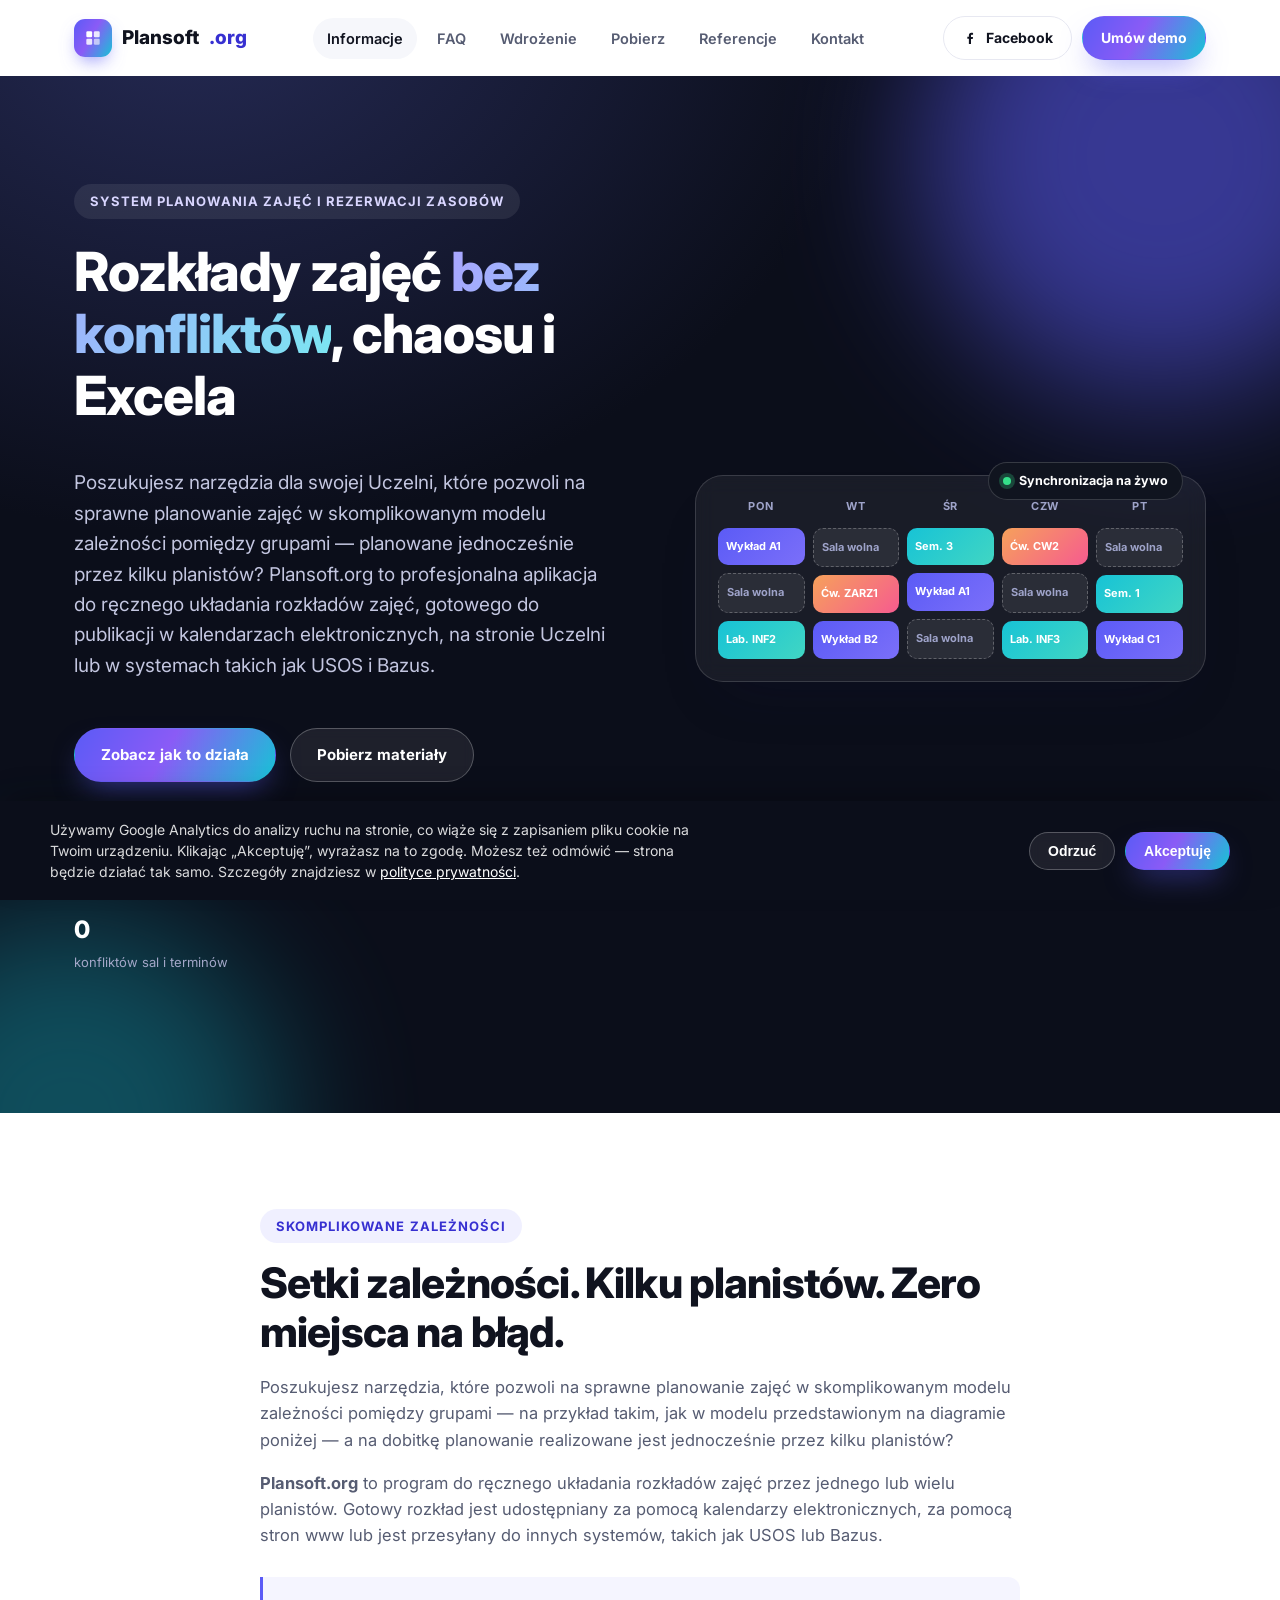
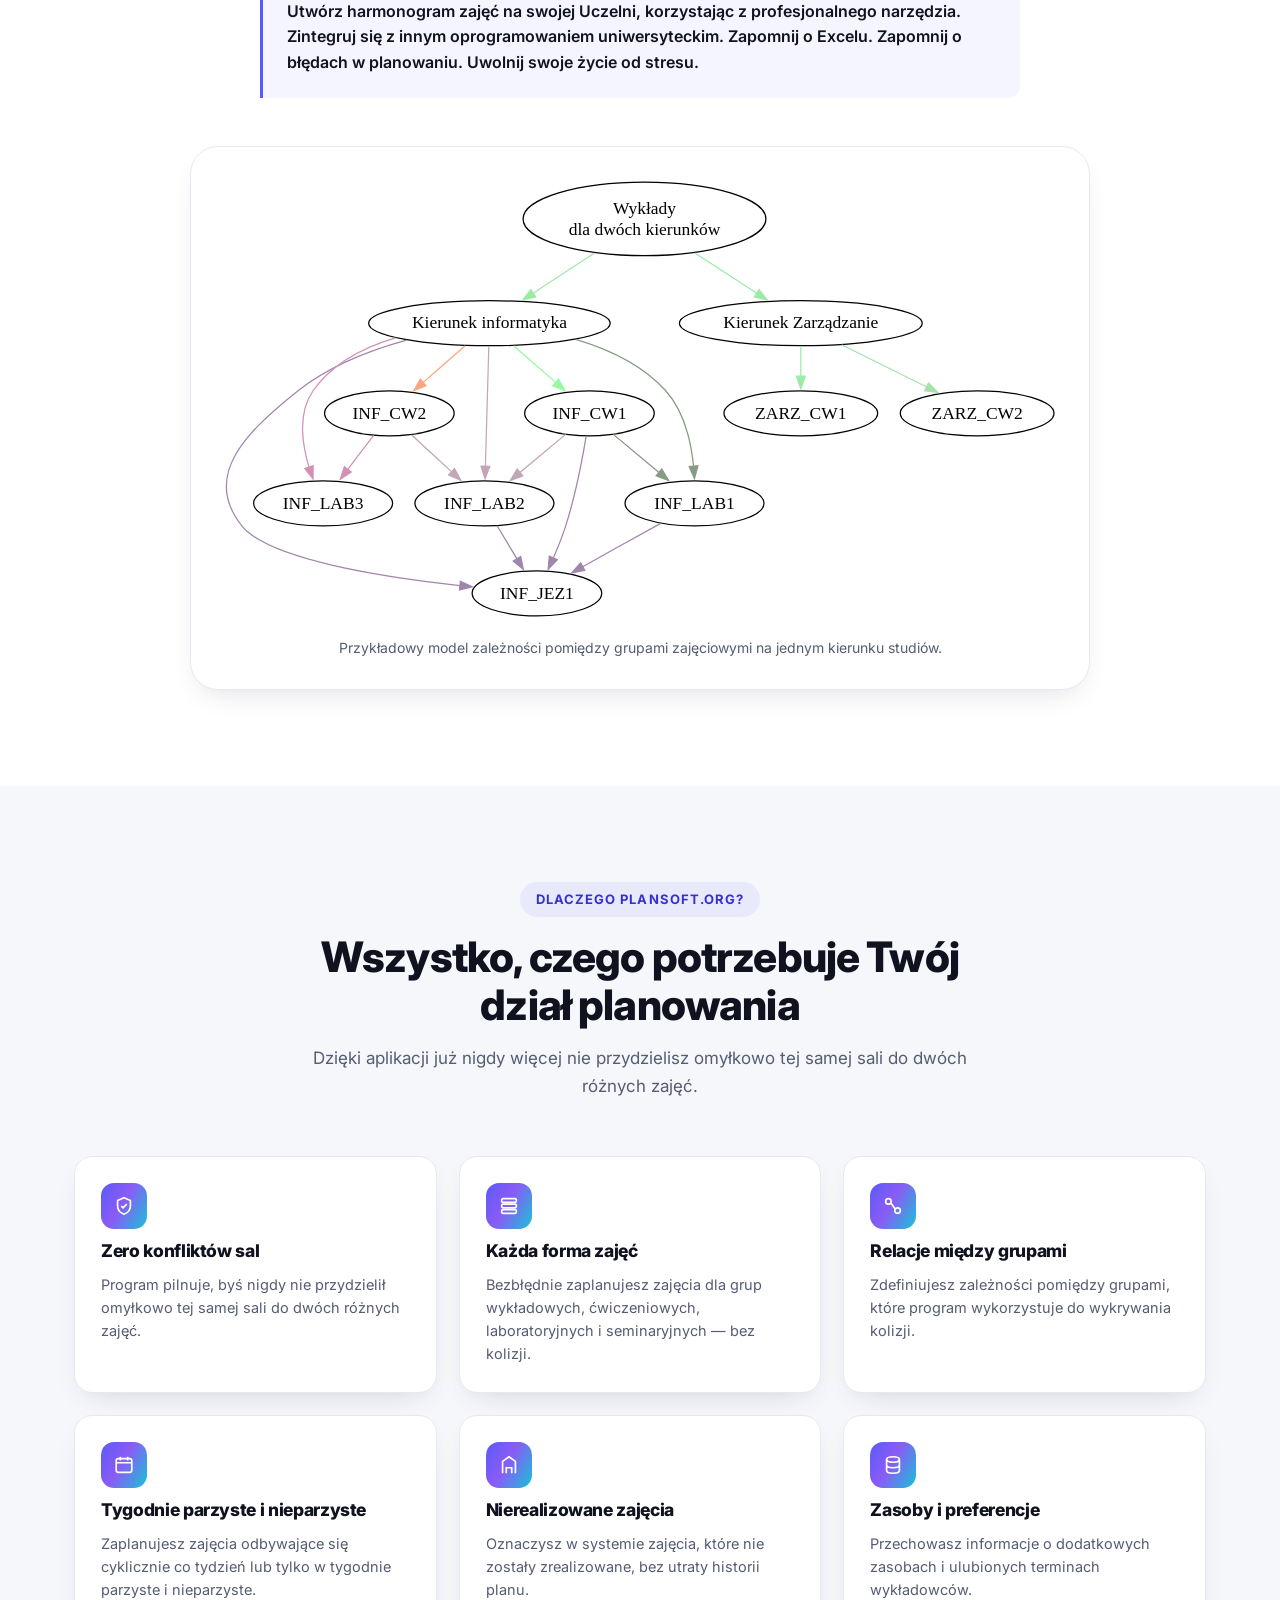
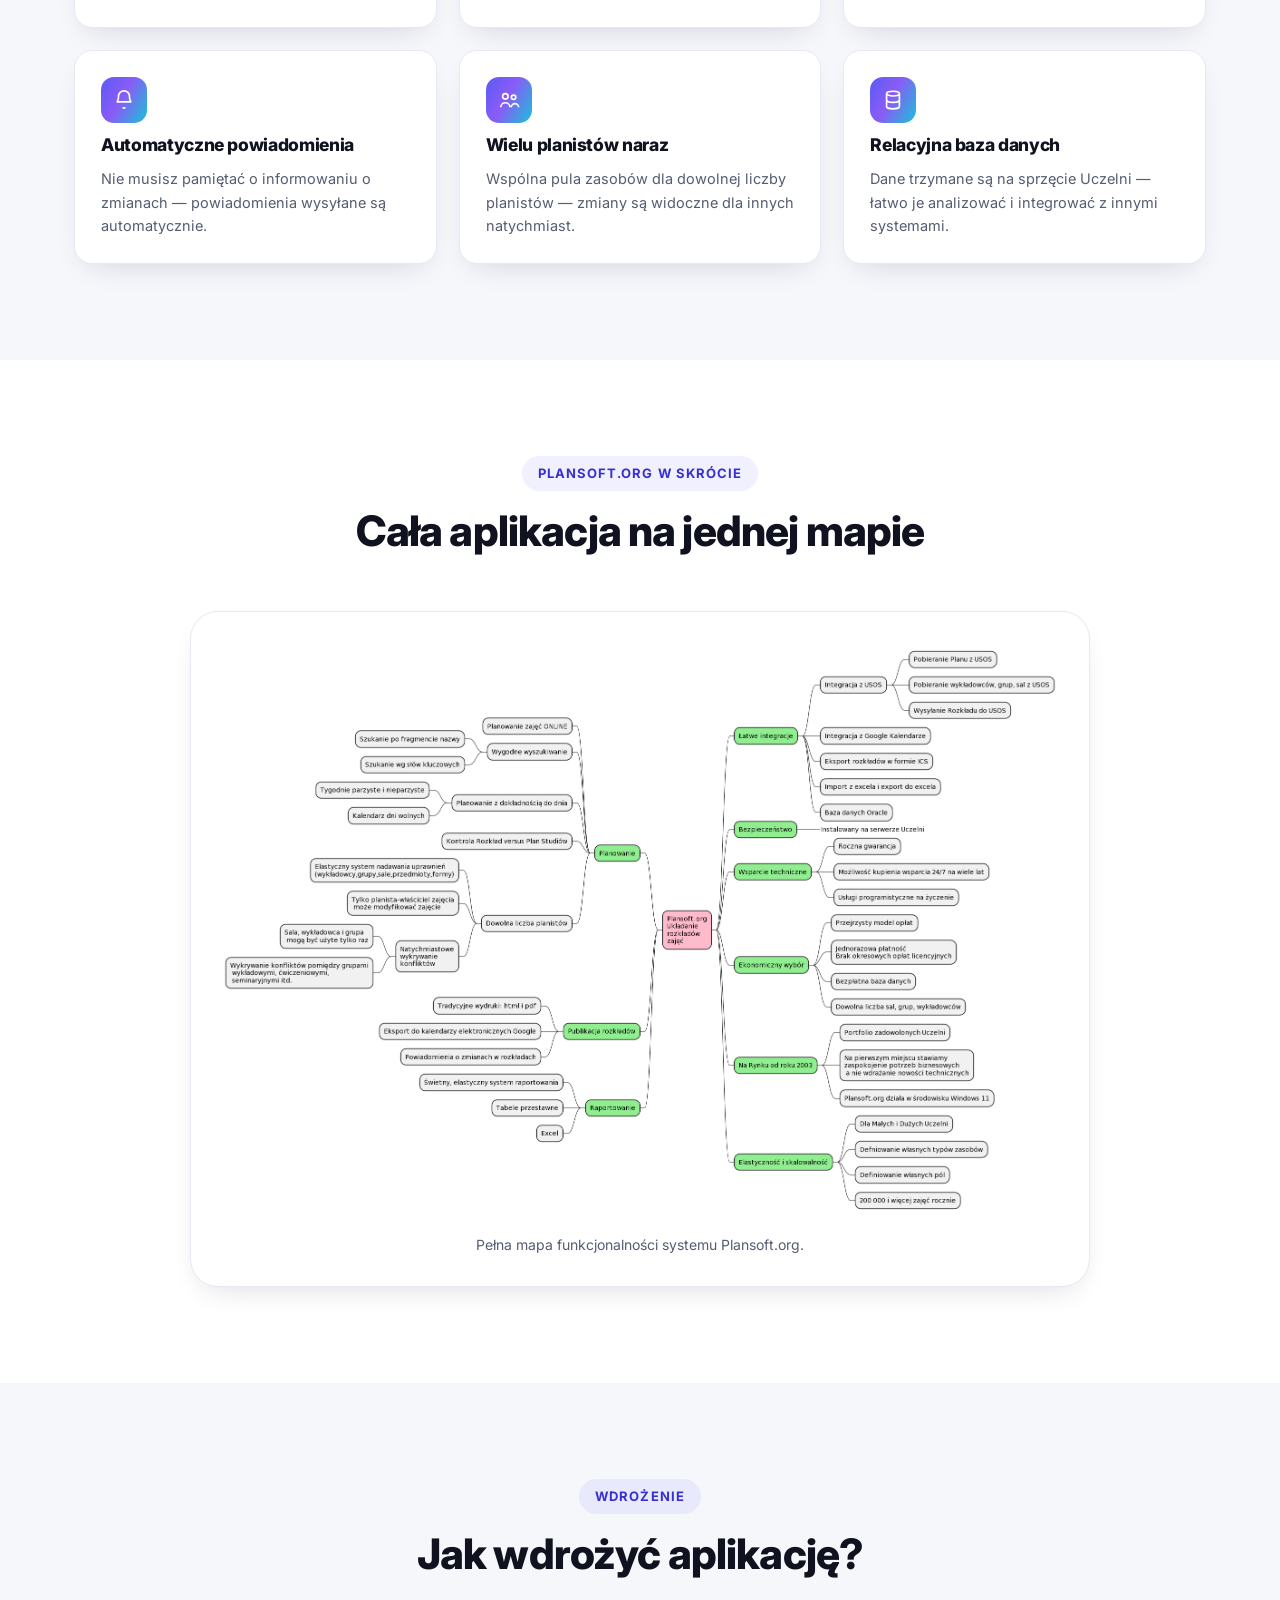
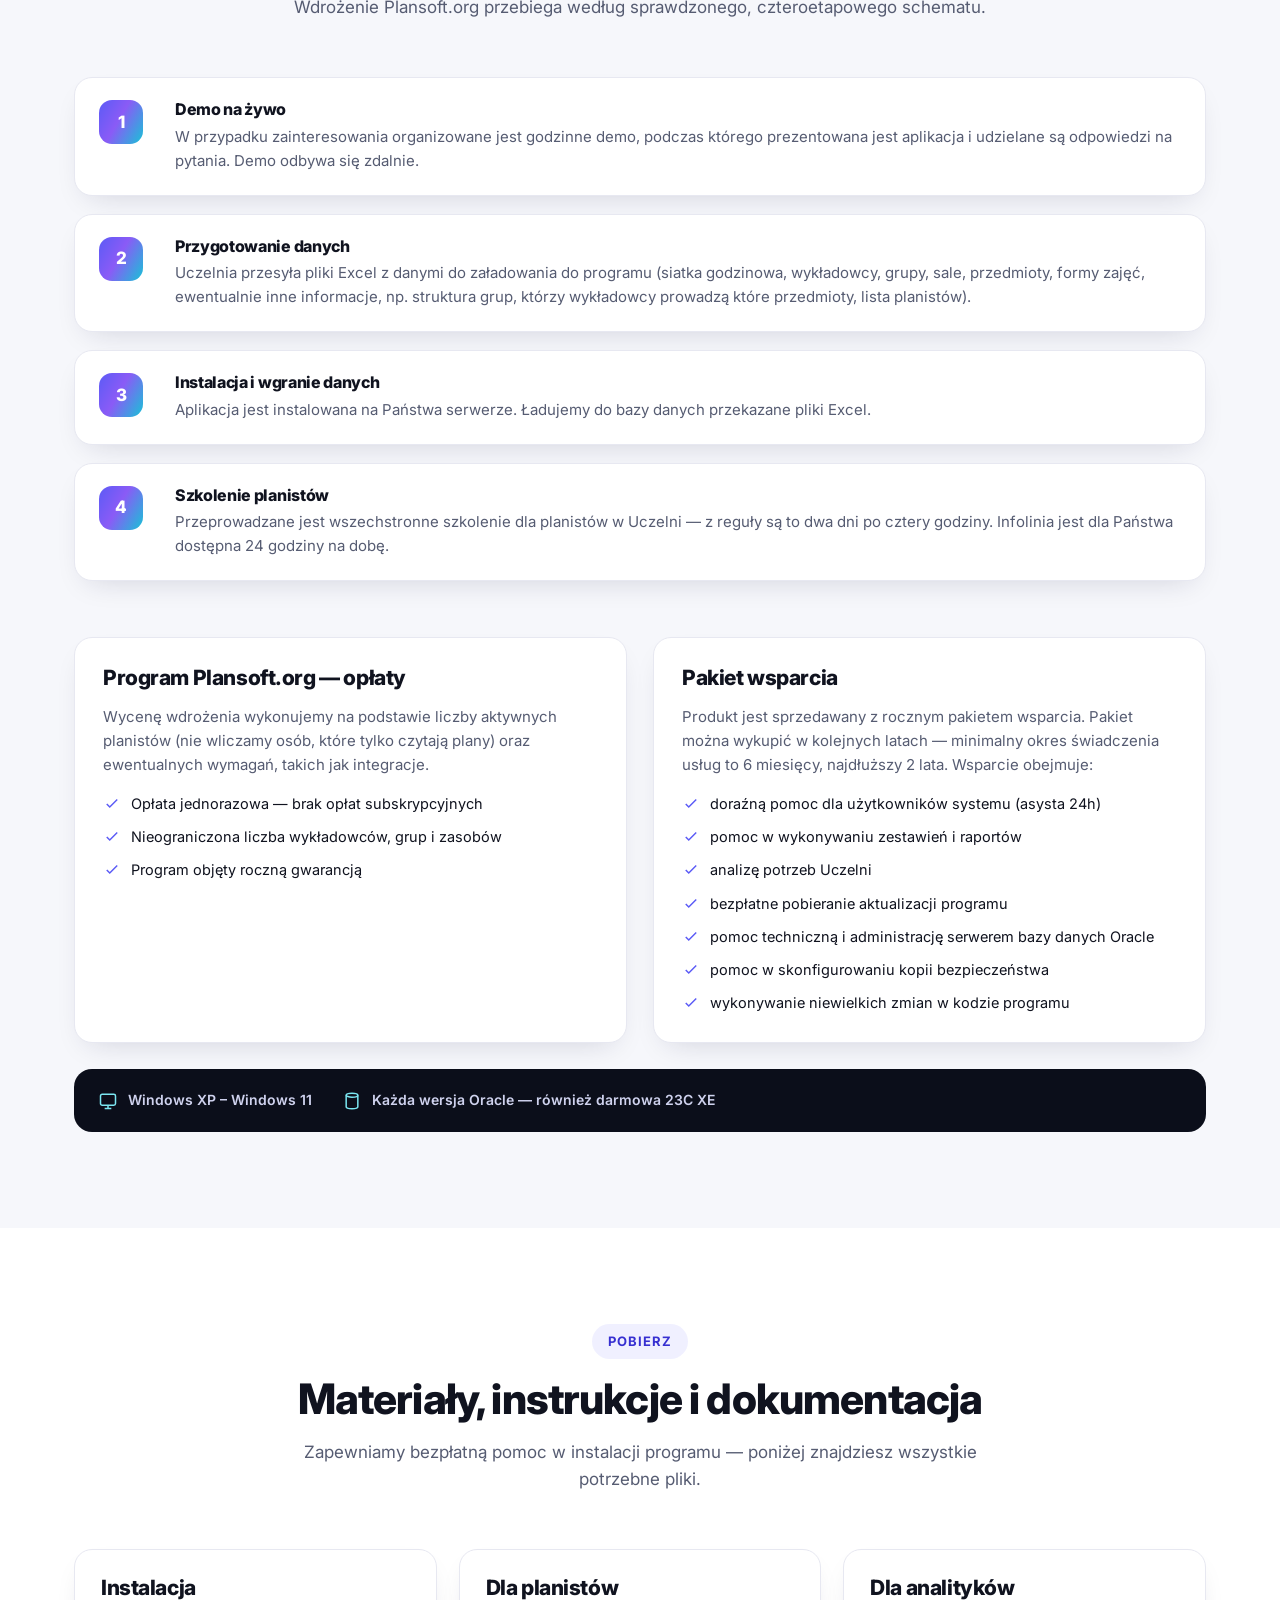
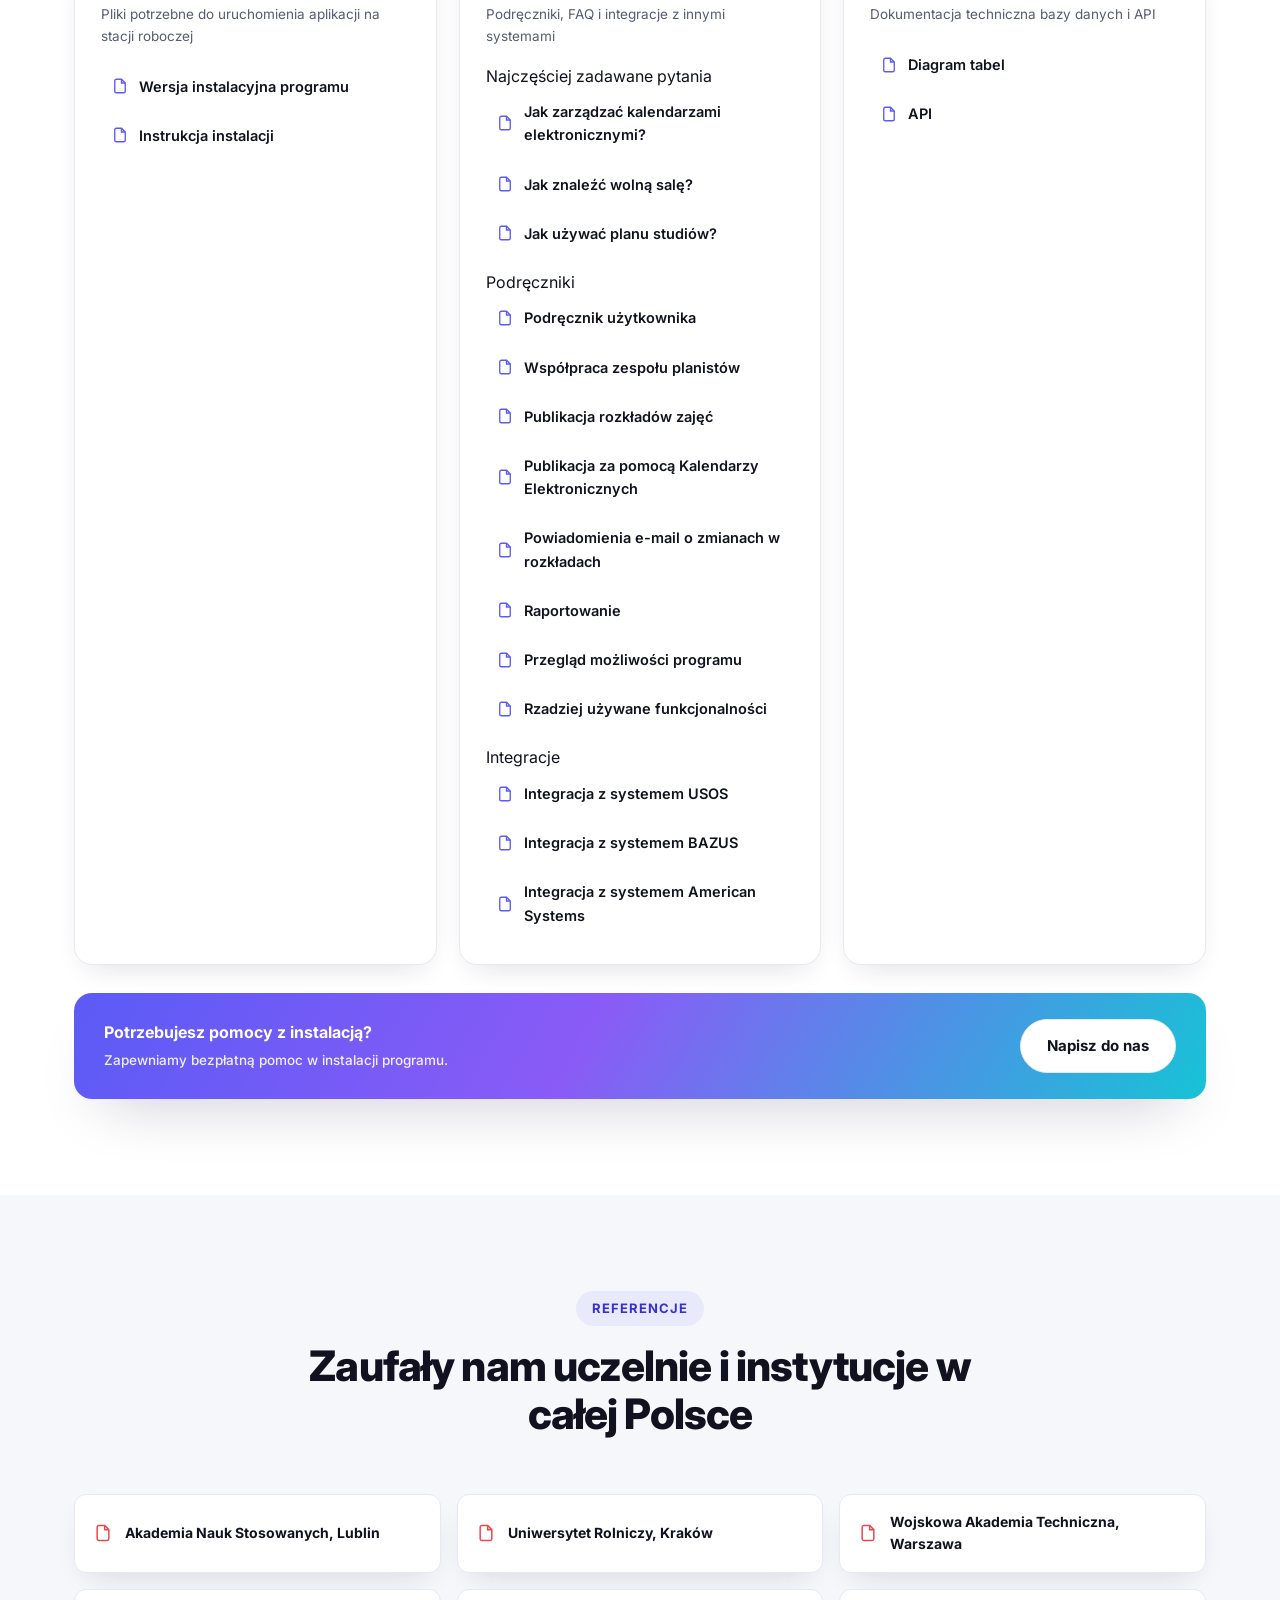
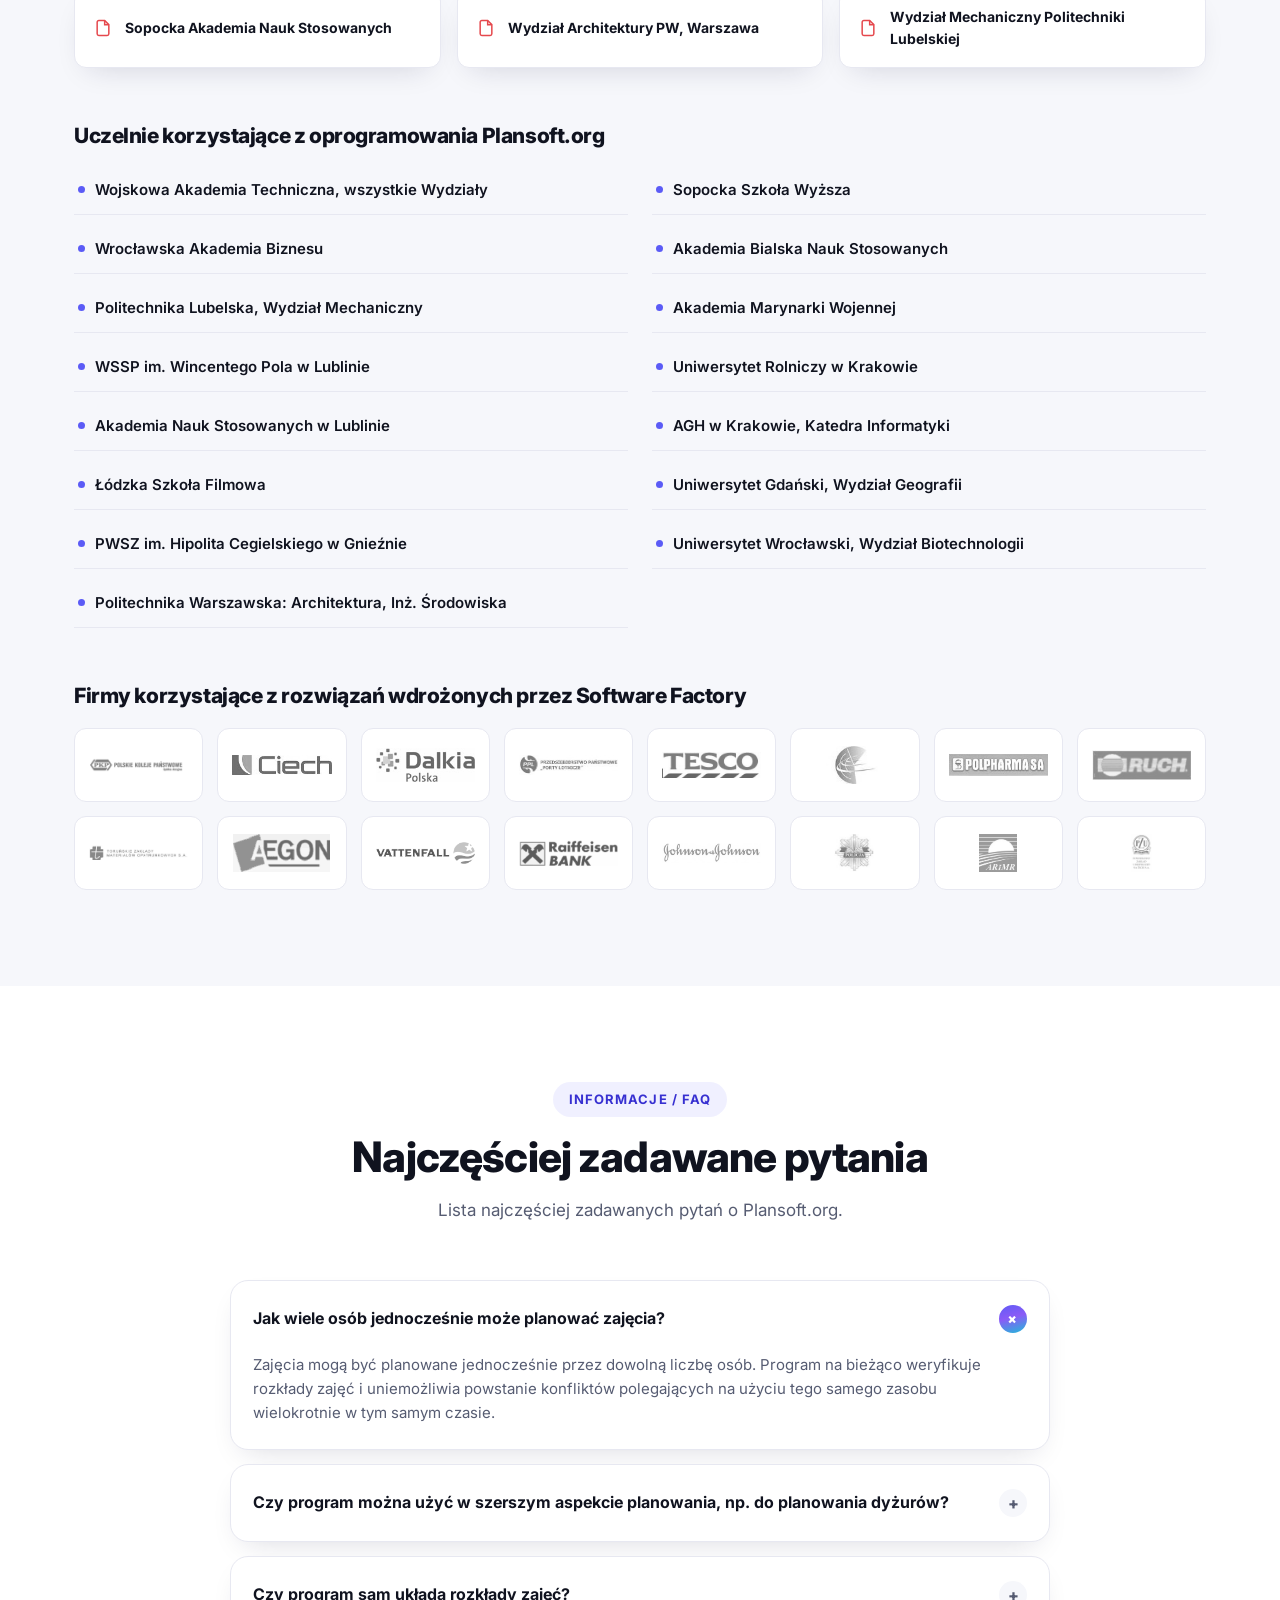
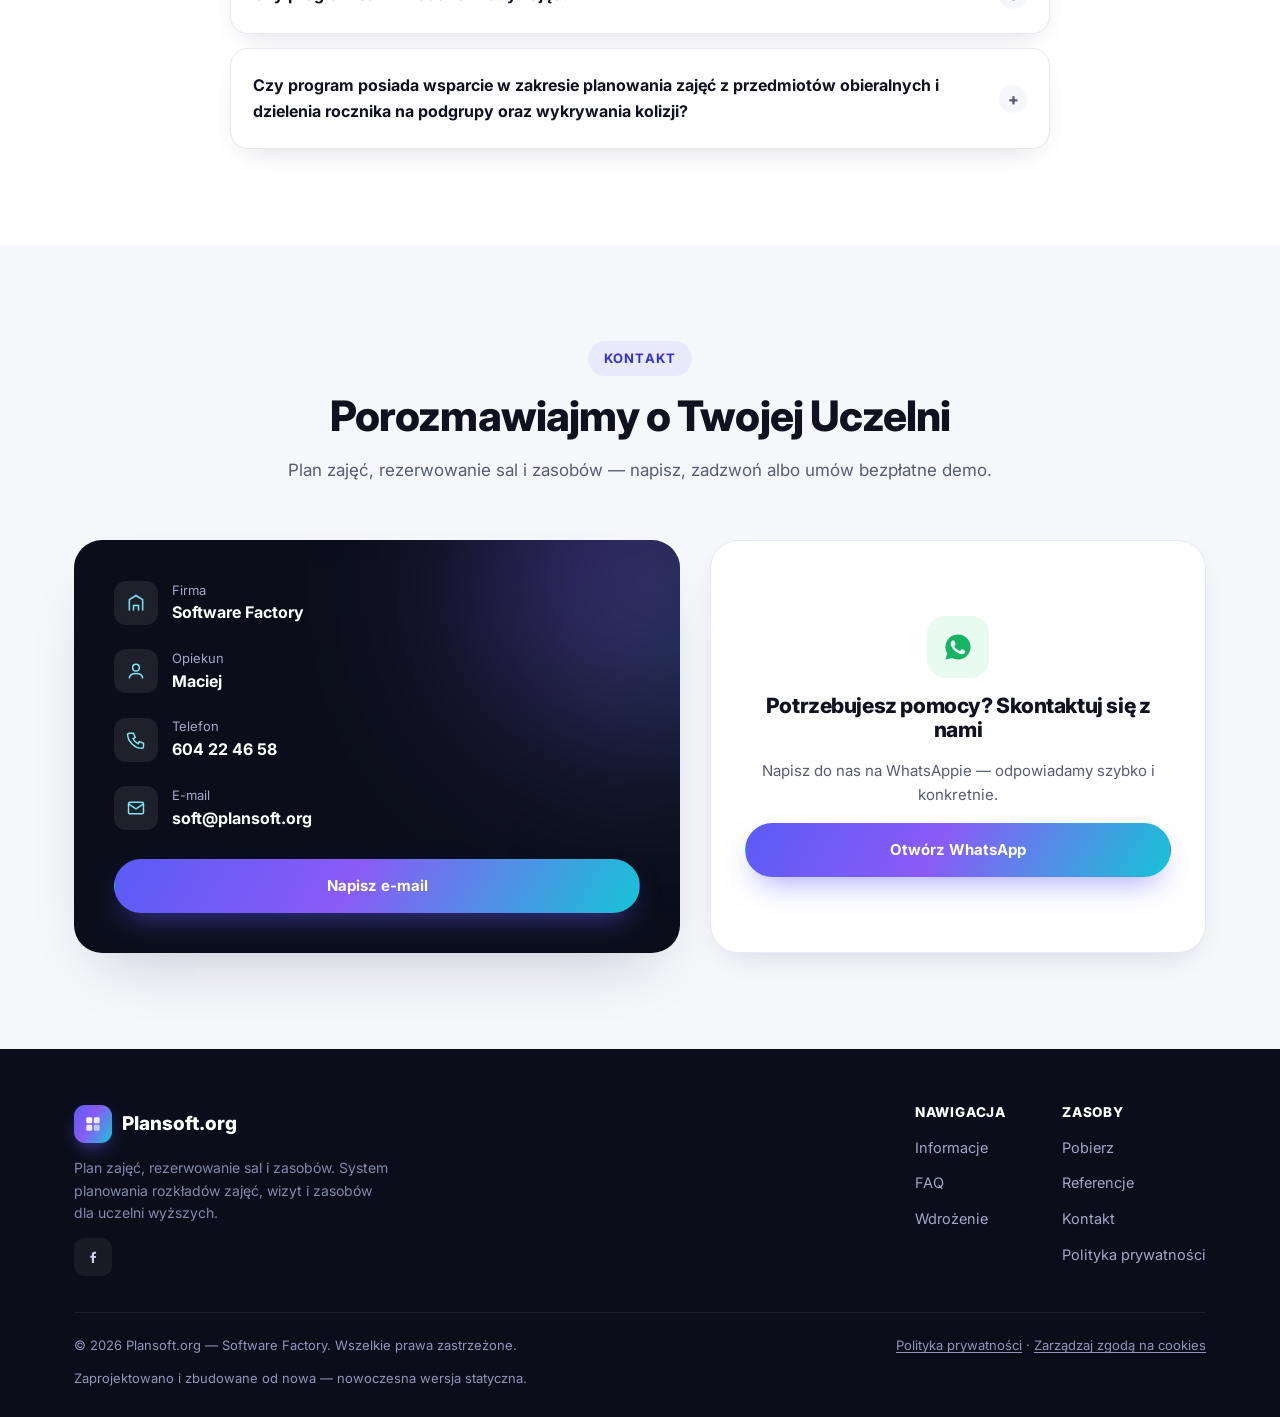
==== commit 43138aee: "Changes Changes" ====
--- a/index.html
+++ b/index.html
@@ -5,11 +5,20 @@
 <meta name="viewport" content="width=device-width, initial-scale=1">
 <title>Plansoft.org — system planowania zajęć i rezerwacji zasobów</title>
 <meta name="description" content="Plansoft.org — profesjonalne narzędzie do ręcznego układania rozkładów zajęć, rezerwacji sal i zasobów dla uczelni. Zero konfliktów, wielu planistów, integracja z USOS i Bazus.">
+<link rel="canonical" href="https://plansoft.org/">
+<meta property="og:type" content="website">
+<meta property="og:url" content="https://plansoft.org/">
+<meta property="og:locale" content="pl_PL">
+<meta property="og:site_name" content="Plansoft.org">
+<meta property="og:title" content="Plansoft.org — system planowania zajęć i rezerwacji zasobów">
+<meta property="og:description" content="Profesjonalne narzędzie do ręcznego układania rozkładów zajęć, rezerwacji sal i zasobów dla uczelni. Zero konfliktów, wielu planistów, integracja z USOS i Bazus.">
+<meta property="og:image" content="https://plansoft.org/assets/favicon.png">
+<meta name="twitter:card" content="summary">
 <link rel="icon" type="image/png" href="assets/favicon.png?v=2">
 <link rel="preconnect" href="https://fonts.googleapis.com">
 <link rel="preconnect" href="https://fonts.gstatic.com" crossorigin>
 <link href="https://fonts.googleapis.com/css2?family=Inter:wght@400;500;600;700;800&display=swap" rel="stylesheet">
-<link rel="stylesheet" href="assets/style.css">
+<link rel="stylesheet" href="assets/style.css?v=3">
 </head>
 <body>
 
@@ -290,10 +299,10 @@
           <h3>Instalacja</h3>
           <div class="sub">Pliki potrzebne do uruchomienia aplikacji na stacji roboczej</div>
           <ul>
-            <li><a class="file-link" href="http://plansoft.org/wp-content/uploads/pdf/install.zip">
+            <li><a class="file-link" href="https://plansoft.org/wp-content/uploads/pdf/install.zip">
               <svg width="18" height="18" viewBox="0 0 24 24" fill="none" stroke="currentColor" stroke-width="1.8"><path d="M14 3H7a2 2 0 00-2 2v14a2 2 0 002 2h10a2 2 0 002-2V8l-5-5Z"/><path d="M14 3v5h5"/></svg>
               Wersja instalacyjna programu</a></li>
-            <li><a class="file-link" href="https://www.plansoft.org/wp-content/uploads/pdf/InstrukcjaInstalacjiStacjaRobocza.pdf">
+            <li><a class="file-link" href="https://plansoft.org/wp-content/uploads/pdf/InstrukcjaInstalacjiStacjaRobocza.pdf">
               <svg width="18" height="18" viewBox="0 0 24 24" fill="none" stroke="currentColor" stroke-width="1.8"><path d="M14 3H7a2 2 0 00-2 2v14a2 2 0 002 2h10a2 2 0 002-2V8l-5-5Z"/><path d="M14 3v5h5"/></svg>
               Instrukcja instalacji</a></li>
           </ul>
@@ -304,26 +313,26 @@
           <div class="sub">Podręczniki, FAQ i integracje z innymi systemami</div>
           <div class="grp">Najczęściej zadawane pytania</div>
           <ul>
-            <li><a class="file-link" href="http://plansoft.org/wp-content/uploads/pdf/HowTo.JakZarzadzacKalendarzami.chg.pdf"><svg width="18" height="18" viewBox="0 0 24 24" fill="none" stroke="currentColor" stroke-width="1.8"><path d="M14 3H7a2 2 0 00-2 2v14a2 2 0 002 2h10a2 2 0 002-2V8l-5-5Z"/><path d="M14 3v5h5"/></svg>Jak zarządzać kalendarzami elektronicznymi?</a></li>
-            <li><a class="file-link" href="http://plansoft.org/wp-content/uploads/pdf/HowTo.JakZnalezcWolneSale.pdf"><svg width="18" height="18" viewBox="0 0 24 24" fill="none" stroke="currentColor" stroke-width="1.8"><path d="M14 3H7a2 2 0 00-2 2v14a2 2 0 002 2h10a2 2 0 002-2V8l-5-5Z"/><path d="M14 3v5h5"/></svg>Jak znaleźć wolną salę?</a></li>
-            <li><a class="file-link" href="http://plansoft.org/wp-content/uploads/pdf/HowTo.PlanStudiow.chg.pdf"><svg width="18" height="18" viewBox="0 0 24 24" fill="none" stroke="currentColor" stroke-width="1.8"><path d="M14 3H7a2 2 0 00-2 2v14a2 2 0 002 2h10a2 2 0 002-2V8l-5-5Z"/><path d="M14 3v5h5"/></svg>Jak używać planu studiów?</a></li>
+            <li><a class="file-link" href="https://plansoft.org/wp-content/uploads/pdf/HowTo.JakZarzadzacKalendarzami.chg.pdf"><svg width="18" height="18" viewBox="0 0 24 24" fill="none" stroke="currentColor" stroke-width="1.8"><path d="M14 3H7a2 2 0 00-2 2v14a2 2 0 002 2h10a2 2 0 002-2V8l-5-5Z"/><path d="M14 3v5h5"/></svg>Jak zarządzać kalendarzami elektronicznymi?</a></li>
+            <li><a class="file-link" href="https://plansoft.org/wp-content/uploads/pdf/HowTo.JakZnalezcWolneSale.pdf"><svg width="18" height="18" viewBox="0 0 24 24" fill="none" stroke="currentColor" stroke-width="1.8"><path d="M14 3H7a2 2 0 00-2 2v14a2 2 0 002 2h10a2 2 0 002-2V8l-5-5Z"/><path d="M14 3v5h5"/></svg>Jak znaleźć wolną salę?</a></li>
+            <li><a class="file-link" href="https://plansoft.org/wp-content/uploads/pdf/HowTo.PlanStudiow.chg.pdf"><svg width="18" height="18" viewBox="0 0 24 24" fill="none" stroke="currentColor" stroke-width="1.8"><path d="M14 3H7a2 2 0 00-2 2v14a2 2 0 002 2h10a2 2 0 002-2V8l-5-5Z"/><path d="M14 3v5h5"/></svg>Jak używać planu studiów?</a></li>
           </ul>
           <div class="grp" style="margin-top:14px;">Podręczniki</div>
           <ul>
-            <li><a class="file-link" href="http://plansoft.org/wp-content/uploads/pdf/Podrecznik_uzytkownika_Plansoft.org.pdf"><svg width="18" height="18" viewBox="0 0 24 24" fill="none" stroke="currentColor" stroke-width="1.8"><path d="M14 3H7a2 2 0 00-2 2v14a2 2 0 002 2h10a2 2 0 002-2V8l-5-5Z"/><path d="M14 3v5h5"/></svg>Podręcznik użytkownika</a></li>
-            <li><a class="file-link" href="http://plansoft.org/wp-content/uploads/pdf/WspolpracaZespoluPlanistow.pdf"><svg width="18" height="18" viewBox="0 0 24 24" fill="none" stroke="currentColor" stroke-width="1.8"><path d="M14 3H7a2 2 0 00-2 2v14a2 2 0 002 2h10a2 2 0 002-2V8l-5-5Z"/><path d="M14 3v5h5"/></svg>Współpraca zespołu planistów</a></li>
-            <li><a class="file-link" href="http://plansoft.org/wp-content/uploads/pdf/Publikacja.pdf"><svg width="18" height="18" viewBox="0 0 24 24" fill="none" stroke="currentColor" stroke-width="1.8"><path d="M14 3H7a2 2 0 00-2 2v14a2 2 0 002 2h10a2 2 0 002-2V8l-5-5Z"/><path d="M14 3v5h5"/></svg>Publikacja rozkładów zajęć</a></li>
-            <li><a class="file-link" href="http://plansoft.org/wp-content/uploads/pdf/Publikacja_iKalendarze.pdf"><svg width="18" height="18" viewBox="0 0 24 24" fill="none" stroke="currentColor" stroke-width="1.8"><path d="M14 3H7a2 2 0 00-2 2v14a2 2 0 002 2h10a2 2 0 002-2V8l-5-5Z"/><path d="M14 3v5h5"/></svg>Publikacja za pomocą Kalendarzy Elektronicznych</a></li>
-            <li><a class="file-link" href="http://plansoft.org/wp-content/uploads/pdf/Powiadomienia_o_zmianach.pdf"><svg width="18" height="18" viewBox="0 0 24 24" fill="none" stroke="currentColor" stroke-width="1.8"><path d="M14 3H7a2 2 0 00-2 2v14a2 2 0 002 2h10a2 2 0 002-2V8l-5-5Z"/><path d="M14 3v5h5"/></svg>Powiadomienia e-mail o zmianach w rozkładach</a></li>
-            <li><a class="file-link" href="http://plansoft.org/wp-content/uploads/pdf/Raportowanie.pdf"><svg width="18" height="18" viewBox="0 0 24 24" fill="none" stroke="currentColor" stroke-width="1.8"><path d="M14 3H7a2 2 0 00-2 2v14a2 2 0 002 2h10a2 2 0 002-2V8l-5-5Z"/><path d="M14 3v5h5"/></svg>Raportowanie</a></li>
-            <li><a class="file-link" href="http://plansoft.org/wp-content/uploads/pdf/PlanSoft.pdf"><svg width="18" height="18" viewBox="0 0 24 24" fill="none" stroke="currentColor" stroke-width="1.8"><path d="M14 3H7a2 2 0 00-2 2v14a2 2 0 002 2h10a2 2 0 002-2V8l-5-5Z"/><path d="M14 3v5h5"/></svg>Przegląd możliwości programu</a></li>
-            <li><a class="file-link" href="http://plansoft.org/wp-content/uploads/pdf/Dodatki.pdf"><svg width="18" height="18" viewBox="0 0 24 24" fill="none" stroke="currentColor" stroke-width="1.8"><path d="M14 3H7a2 2 0 00-2 2v14a2 2 0 002 2h10a2 2 0 002-2V8l-5-5Z"/><path d="M14 3v5h5"/></svg>Rzadziej używane funkcjonalności</a></li>
+            <li><a class="file-link" href="https://plansoft.org/wp-content/uploads/pdf/Podrecznik_uzytkownika_Plansoft.org.pdf"><svg width="18" height="18" viewBox="0 0 24 24" fill="none" stroke="currentColor" stroke-width="1.8"><path d="M14 3H7a2 2 0 00-2 2v14a2 2 0 002 2h10a2 2 0 002-2V8l-5-5Z"/><path d="M14 3v5h5"/></svg>Podręcznik użytkownika</a></li>
+            <li><a class="file-link" href="https://plansoft.org/wp-content/uploads/pdf/WspolpracaZespoluPlanistow.pdf"><svg width="18" height="18" viewBox="0 0 24 24" fill="none" stroke="currentColor" stroke-width="1.8"><path d="M14 3H7a2 2 0 00-2 2v14a2 2 0 002 2h10a2 2 0 002-2V8l-5-5Z"/><path d="M14 3v5h5"/></svg>Współpraca zespołu planistów</a></li>
+            <li><a class="file-link" href="https://plansoft.org/wp-content/uploads/pdf/Publikacja.pdf"><svg width="18" height="18" viewBox="0 0 24 24" fill="none" stroke="currentColor" stroke-width="1.8"><path d="M14 3H7a2 2 0 00-2 2v14a2 2 0 002 2h10a2 2 0 002-2V8l-5-5Z"/><path d="M14 3v5h5"/></svg>Publikacja rozkładów zajęć</a></li>
+            <li><a class="file-link" href="https://plansoft.org/wp-content/uploads/pdf/Publikacja_iKalendarze.pdf"><svg width="18" height="18" viewBox="0 0 24 24" fill="none" stroke="currentColor" stroke-width="1.8"><path d="M14 3H7a2 2 0 00-2 2v14a2 2 0 002 2h10a2 2 0 002-2V8l-5-5Z"/><path d="M14 3v5h5"/></svg>Publikacja za pomocą Kalendarzy Elektronicznych</a></li>
+            <li><a class="file-link" href="https://plansoft.org/wp-content/uploads/pdf/Powiadomienia_o_zmianach.pdf"><svg width="18" height="18" viewBox="0 0 24 24" fill="none" stroke="currentColor" stroke-width="1.8"><path d="M14 3H7a2 2 0 00-2 2v14a2 2 0 002 2h10a2 2 0 002-2V8l-5-5Z"/><path d="M14 3v5h5"/></svg>Powiadomienia e-mail o zmianach w rozkładach</a></li>
+            <li><a class="file-link" href="https://plansoft.org/wp-content/uploads/pdf/Raportowanie.pdf"><svg width="18" height="18" viewBox="0 0 24 24" fill="none" stroke="currentColor" stroke-width="1.8"><path d="M14 3H7a2 2 0 00-2 2v14a2 2 0 002 2h10a2 2 0 002-2V8l-5-5Z"/><path d="M14 3v5h5"/></svg>Raportowanie</a></li>
+            <li><a class="file-link" href="https://plansoft.org/wp-content/uploads/pdf/PlanSoft.pdf"><svg width="18" height="18" viewBox="0 0 24 24" fill="none" stroke="currentColor" stroke-width="1.8"><path d="M14 3H7a2 2 0 00-2 2v14a2 2 0 002 2h10a2 2 0 002-2V8l-5-5Z"/><path d="M14 3v5h5"/></svg>Przegląd możliwości programu</a></li>
+            <li><a class="file-link" href="https://plansoft.org/wp-content/uploads/pdf/Dodatki.pdf"><svg width="18" height="18" viewBox="0 0 24 24" fill="none" stroke="currentColor" stroke-width="1.8"><path d="M14 3H7a2 2 0 00-2 2v14a2 2 0 002 2h10a2 2 0 002-2V8l-5-5Z"/><path d="M14 3v5h5"/></svg>Rzadziej używane funkcjonalności</a></li>
           </ul>
           <div class="grp" style="margin-top:14px;">Integracje</div>
           <ul>
-            <li><a class="file-link" href="http://plansoft.org/wp-content/uploads/pdf/Integracja_z_USOS.pdf"><svg width="18" height="18" viewBox="0 0 24 24" fill="none" stroke="currentColor" stroke-width="1.8"><path d="M14 3H7a2 2 0 00-2 2v14a2 2 0 002 2h10a2 2 0 002-2V8l-5-5Z"/><path d="M14 3v5h5"/></svg>Integracja z systemem USOS</a></li>
-            <li><a class="file-link" href="http://plansoft.org/wp-content/uploads/pdf/Integracja_z_Bazus.pdf"><svg width="18" height="18" viewBox="0 0 24 24" fill="none" stroke="currentColor" stroke-width="1.8"><path d="M14 3H7a2 2 0 00-2 2v14a2 2 0 002 2h10a2 2 0 002-2V8l-5-5Z"/><path d="M14 3v5h5"/></svg>Integracja z systemem BAZUS</a></li>
-            <li><a class="file-link" href="http://plansoft.org/wp-content/uploads/pdf/Integracja_z_AmericanSystems.pdf"><svg width="18" height="18" viewBox="0 0 24 24" fill="none" stroke="currentColor" stroke-width="1.8"><path d="M14 3H7a2 2 0 00-2 2v14a2 2 0 002 2h10a2 2 0 002-2V8l-5-5Z"/><path d="M14 3v5h5"/></svg>Integracja z systemem American Systems</a></li>
+            <li><a class="file-link" href="https://plansoft.org/wp-content/uploads/pdf/Integracja_z_USOS.pdf"><svg width="18" height="18" viewBox="0 0 24 24" fill="none" stroke="currentColor" stroke-width="1.8"><path d="M14 3H7a2 2 0 00-2 2v14a2 2 0 002 2h10a2 2 0 002-2V8l-5-5Z"/><path d="M14 3v5h5"/></svg>Integracja z systemem USOS</a></li>
+            <li><a class="file-link" href="https://plansoft.org/wp-content/uploads/pdf/Integracja_z_Bazus.pdf"><svg width="18" height="18" viewBox="0 0 24 24" fill="none" stroke="currentColor" stroke-width="1.8"><path d="M14 3H7a2 2 0 00-2 2v14a2 2 0 002 2h10a2 2 0 002-2V8l-5-5Z"/><path d="M14 3v5h5"/></svg>Integracja z systemem BAZUS</a></li>
+            <li><a class="file-link" href="https://plansoft.org/wp-content/uploads/pdf/Integracja_z_AmericanSystems.pdf"><svg width="18" height="18" viewBox="0 0 24 24" fill="none" stroke="currentColor" stroke-width="1.8"><path d="M14 3H7a2 2 0 00-2 2v14a2 2 0 002 2h10a2 2 0 002-2V8l-5-5Z"/><path d="M14 3v5h5"/></svg>Integracja z systemem American Systems</a></li>
           </ul>
         </div>
 
@@ -331,8 +340,8 @@
           <h3>Dla analityków</h3>
           <div class="sub">Dokumentacja techniczna bazy danych i API</div>
           <ul>
-            <li><a class="file-link" href="http://plansoft.org/wp-content/uploads/pdf/Diagram%20tabel.pdf"><svg width="18" height="18" viewBox="0 0 24 24" fill="none" stroke="currentColor" stroke-width="1.8"><path d="M14 3H7a2 2 0 00-2 2v14a2 2 0 002 2h10a2 2 0 002-2V8l-5-5Z"/><path d="M14 3v5h5"/></svg>Diagram tabel</a></li>
-            <li><a class="file-link" href="http://plansoft.org/wp-content/uploads/pdf/API.pdf"><svg width="18" height="18" viewBox="0 0 24 24" fill="none" stroke="currentColor" stroke-width="1.8"><path d="M14 3H7a2 2 0 00-2 2v14a2 2 0 002 2h10a2 2 0 002-2V8l-5-5Z"/><path d="M14 3v5h5"/></svg>API</a></li>
+            <li><a class="file-link" href="https://plansoft.org/wp-content/uploads/pdf/Diagram%20tabel.pdf"><svg width="18" height="18" viewBox="0 0 24 24" fill="none" stroke="currentColor" stroke-width="1.8"><path d="M14 3H7a2 2 0 00-2 2v14a2 2 0 002 2h10a2 2 0 002-2V8l-5-5Z"/><path d="M14 3v5h5"/></svg>Diagram tabel</a></li>
+            <li><a class="file-link" href="https://plansoft.org/wp-content/uploads/pdf/API.pdf"><svg width="18" height="18" viewBox="0 0 24 24" fill="none" stroke="currentColor" stroke-width="1.8"><path d="M14 3H7a2 2 0 00-2 2v14a2 2 0 002 2h10a2 2 0 002-2V8l-5-5Z"/><path d="M14 3v5h5"/></svg>API</a></li>
           </ul>
         </div>
       </div>
@@ -353,22 +362,22 @@
       </div>
 
       <div class="pdf-grid">
-        <a class="pdf-chip" href="https://soft.home.pl//plansoft/wp-content/uploads/ref/ans-referencje.pdf" target="_blank" rel="noopener">
+        <a class="pdf-chip" href="https://plansoft.org/wp-content/uploads/ref/ans-referencje.pdf" target="_blank" rel="noopener">
           <svg width="20" height="20" viewBox="0 0 24 24" fill="none" stroke="currentColor" stroke-width="1.8"><path d="M14 3H7a2 2 0 00-2 2v14a2 2 0 002 2h10a2 2 0 002-2V8l-5-5Z"/><path d="M14 3v5h5"/></svg>
           Akademia Nauk Stosowanych, Lublin</a>
-        <a class="pdf-chip" href="http://soft.home.pl//plansoft/wp-content/uploads/ref/ur-referencje.pdf" target="_blank" rel="noopener">
+        <a class="pdf-chip" href="https://plansoft.org/wp-content/uploads/ref/ur-referencje.pdf" target="_blank" rel="noopener">
           <svg width="20" height="20" viewBox="0 0 24 24" fill="none" stroke="currentColor" stroke-width="1.8"><path d="M14 3H7a2 2 0 00-2 2v14a2 2 0 002 2h10a2 2 0 002-2V8l-5-5Z"/><path d="M14 3v5h5"/></svg>
           Uniwersytet Rolniczy, Kraków</a>
-        <a class="pdf-chip" href="http://soft.home.pl//plansoft/wp-content/uploads/ref/wat-referencje.pdf" target="_blank" rel="noopener">
+        <a class="pdf-chip" href="https://plansoft.org/wp-content/uploads/ref/wat-referencje.pdf" target="_blank" rel="noopener">
           <svg width="20" height="20" viewBox="0 0 24 24" fill="none" stroke="currentColor" stroke-width="1.8"><path d="M14 3H7a2 2 0 00-2 2v14a2 2 0 002 2h10a2 2 0 002-2V8l-5-5Z"/><path d="M14 3v5h5"/></svg>
           Wojskowa Akademia Techniczna, Warszawa</a>
-        <a class="pdf-chip" href="http://soft.home.pl//plansoft/wp-content/uploads/ref/ssw-referencje.pdf" target="_blank" rel="noopener">
+        <a class="pdf-chip" href="https://plansoft.org/wp-content/uploads/ref/ssw-referencje.pdf" target="_blank" rel="noopener">
           <svg width="20" height="20" viewBox="0 0 24 24" fill="none" stroke="currentColor" stroke-width="1.8"><path d="M14 3H7a2 2 0 00-2 2v14a2 2 0 002 2h10a2 2 0 002-2V8l-5-5Z"/><path d="M14 3v5h5"/></svg>
           Sopocka Akademia Nauk Stosowanych</a>
-        <a class="pdf-chip" href="http://soft.home.pl//plansoft/wp-content/uploads/ref/pw-referencje.pdf" target="_blank" rel="noopener">
+        <a class="pdf-chip" href="https://plansoft.org/wp-content/uploads/ref/pw-referencje.pdf" target="_blank" rel="noopener">
           <svg width="20" height="20" viewBox="0 0 24 24" fill="none" stroke="currentColor" stroke-width="1.8"><path d="M14 3H7a2 2 0 00-2 2v14a2 2 0 002 2h10a2 2 0 002-2V8l-5-5Z"/><path d="M14 3v5h5"/></svg>
           Wydział Architektury PW, Warszawa</a>
-        <a class="pdf-chip" href="http://soft.home.pl//plansoft/wp-content/uploads/ref/plwm-referencje.pdf" target="_blank" rel="noopener">
+        <a class="pdf-chip" href="https://plansoft.org/wp-content/uploads/ref/plwm-referencje.pdf" target="_blank" rel="noopener">
           <svg width="20" height="20" viewBox="0 0 24 24" fill="none" stroke="currentColor" stroke-width="1.8"><path d="M14 3H7a2 2 0 00-2 2v14a2 2 0 002 2h10a2 2 0 002-2V8l-5-5Z"/><path d="M14 3v5h5"/></svg>
           Wydział Mechaniczny Politechniki Lubelskiej</a>
       </div>
@@ -457,7 +466,7 @@
         <div class="contact-card">
           <div class="contact-row">
             <span class="ic"><svg width="20" height="20" viewBox="0 0 24 24" fill="none" stroke="currentColor" stroke-width="1.8"><path d="M4 21V8l8-5 8 5v13"/><path d="M9 21v-6h6v6"/></svg></span>
-            <div><p>Firma</p><strong><a href="http://soft.home.pl" target="_blank" rel="noopener">Software Factory</a></strong></div>
+            <div><p>Firma</p><strong><a href="https://soft.home.pl" target="_blank" rel="noopener">Software Factory</a></strong></div>
           </div>
           <div class="contact-row">
             <span class="ic"><svg width="20" height="20" viewBox="0 0 24 24" fill="none" stroke="currentColor" stroke-width="1.8"><circle cx="12" cy="8" r="4"/><path d="M4 21c0-4 3.6-6 8-6s8 2 8 6"/></svg></span>
@@ -465,7 +474,7 @@
           </div>
           <div class="contact-row">
             <span class="ic"><svg width="20" height="20" viewBox="0 0 24 24" fill="none" stroke="currentColor" stroke-width="1.8"><path d="M5 4h4l2 5-2.5 1.5a12 12 0 006 6L16 14l5 2v4a2 2 0 01-2 2C10.5 22 2 13.5 2 5a2 2 0 012-1Z"/></svg></span>
-            <div><p>Telefon</p><strong><a href="tel:+48604224658">604 22 46 58</a></strong></div>
+            <div><p>Telefon</p><strong><a href="#" class="js-phone" data-r="85642240684">Pokaż numer</a></strong></div>
           </div>
           <div class="contact-row">
             <span class="ic"><svg width="20" height="20" viewBox="0 0 24 24" fill="none" stroke="currentColor" stroke-width="1.8"><rect x="3" y="5" width="18" height="14" rx="2"/><path d="M3 7l9 6 9-6"/></svg></span>
@@ -480,9 +489,23 @@
           </div>
           <h3>Potrzebujesz pomocy? Skontaktuj się z nami</h3>
           <p>Napisz do nas na WhatsAppie — odpowiadamy szybko i konkretnie.</p>
-          <a href="https://wa.me/48604224658?text=Dzie%C5%84%20dobry%2C%20mam%20pytanie%20dotycz%C4%85ce%20Plansoft.org" class="btn btn-primary btn-block" target="_blank" rel="noopener">Otwórz WhatsApp</a>
-        </div>
-      </div>
+          <a href="#" class="js-whatsapp btn btn-primary btn-block" data-r="85642240684" target="_blank" rel="noopener">Otwórz WhatsApp</a>
+        </div>
+      </div>
+      <script>
+      (function () {
+        function digitsOf(el) { return el.getAttribute('data-r').split('').reverse().join(''); }
+        document.querySelectorAll('.js-phone').forEach(function (el) {
+          var d = digitsOf(el);
+          el.href = 'tel:+' + d;
+          el.textContent = d.slice(2, 5) + ' ' + d.slice(5, 7) + ' ' + d.slice(7, 9) + ' ' + d.slice(9, 11);
+        });
+        document.querySelectorAll('.js-whatsapp').forEach(function (el) {
+          var d = digitsOf(el);
+          el.href = 'https://wa.me/' + d + '?text=Dzie%C5%84%20dobry%2C%20mam%20pytanie%20dotycz%C4%85ce%20Plansoft.org';
+        });
+      })();
+      </script>
     </div>
   </section>
 
@@ -518,17 +541,75 @@
             <li><a href="#pobierz">Pobierz</a></li>
             <li><a href="#referencje">Referencje</a></li>
             <li><a href="#kontakt">Kontakt</a></li>
+            <li><a href="polityka-prywatnosci.html">Polityka prywatności</a></li>
           </ul>
         </div>
       </nav>
     </div>
     <div class="footer-bottom">
       <span>© 2026 Plansoft.org — Software Factory. Wszelkie prawa zastrzeżone.</span>
+      <span><a href="polityka-prywatnosci.html">Polityka prywatności</a> · <a href="#" onclick="window.plansoftManageCookieConsent(); return false;">Zarządzaj zgodą na cookies</a></span>
       <span>Zaprojektowano i zbudowane od nowa — nowoczesna wersja statyczna.</span>
     </div>
   </div>
 </footer>
 
 <script src="assets/script.js"></script>
+
+<!-- ============ COOKIE CONSENT ============ -->
+<div class="cookie-banner" id="cookieBanner" hidden>
+  <div class="cookie-banner-inner">
+    <p>Używamy Google Analytics do analizy ruchu na stronie, co wiąże się z zapisaniem pliku cookie na Twoim urządzeniu. Klikając „Akceptuję”, wyrażasz na to zgodę. Możesz też odmówić — strona będzie działać tak samo. Szczegóły znajdziesz w <a href="polityka-prywatnosci.html" style="color:#fff;text-decoration:underline;">polityce prywatności</a>.</p>
+    <div class="cookie-banner-actions">
+      <button type="button" class="btn btn-ghost btn-sm" id="cookieDecline">Odrzuć</button>
+      <button type="button" class="btn btn-primary btn-sm" id="cookieAccept">Akceptuję</button>
+    </div>
+  </div>
+</div>
+<script>
+(function () {
+  var GA_ID = 'G-PG0VMJ6BFR';
+  var CONSENT_KEY = 'plansoft_cookie_consent';
+  var banner = document.getElementById('cookieBanner');
+
+  function loadGA() {
+    if (window.__gaLoaded) return;
+    window.__gaLoaded = true;
+    window.dataLayer = window.dataLayer || [];
+    function gtag() { dataLayer.push(arguments); }
+    window.gtag = gtag;
+    gtag('js', new Date());
+    gtag('config', GA_ID);
+    var s = document.createElement('script');
+    s.async = true;
+    s.src = 'https://www.googletagmanager.com/gtag/js?id=' + GA_ID;
+    document.head.appendChild(s);
+  }
+
+  var consent;
+  try { consent = localStorage.getItem(CONSENT_KEY); } catch (e) { consent = null; }
+
+  if (consent === 'granted') {
+    loadGA();
+  } else if (consent !== 'denied' && banner) {
+    banner.hidden = false;
+  }
+
+  document.getElementById('cookieAccept').addEventListener('click', function () {
+    try { localStorage.setItem(CONSENT_KEY, 'granted'); } catch (e) {}
+    loadGA();
+    banner.hidden = true;
+  });
+  document.getElementById('cookieDecline').addEventListener('click', function () {
+    try { localStorage.setItem(CONSENT_KEY, 'denied'); } catch (e) {}
+    banner.hidden = true;
+  });
+
+  window.plansoftManageCookieConsent = function () {
+    try { localStorage.removeItem(CONSENT_KEY); } catch (e) {}
+    location.reload();
+  };
+})();
+</script>
 </body>
 </html>
--- a/assets/style.css
+++ b/assets/style.css
@@ -777,6 +777,8 @@
   padding-top: 22px;
   font-size: 13px;
 }
+.footer-bottom a { text-decoration: underline; text-underline-offset: 2px; }
+.footer-bottom a:hover { color: #fff; }
 .footer-social {
   width: 38px; height: 38px;
   border-radius: 10px;
@@ -886,3 +888,85 @@
   .hero-stats { gap: 18px 22px; }
   .logo-cloud { grid-template-columns: repeat(2, 1fr); }
 }
+
+/* ---------------- Cookie consent banner ---------------- */
+
+.cookie-banner {
+  position: fixed;
+  left: 0;
+  right: 0;
+  bottom: 0;
+  z-index: 9999;
+  background: var(--bg-dark);
+  box-shadow: 0 -12px 30px -10px rgba(0, 0, 0, 0.35);
+  padding: 18px 24px;
+  padding-bottom: calc(18px + env(safe-area-inset-bottom, 0px));
+}
+
+.cookie-banner[hidden] { display: none; }
+
+.cookie-banner-inner {
+  max-width: var(--container);
+  margin: 0 auto;
+  display: flex;
+  align-items: center;
+  justify-content: space-between;
+  gap: 20px;
+  flex-wrap: wrap;
+}
+
+.cookie-banner-inner p {
+  margin: 0;
+  font-size: 14px;
+  line-height: 1.5;
+  color: rgba(255, 255, 255, 0.85);
+  max-width: 640px;
+}
+
+.cookie-banner-actions {
+  display: flex;
+  gap: 10px;
+  flex-shrink: 0;
+}
+
+@media (max-width: 560px) {
+  .cookie-banner-inner { flex-direction: column; align-items: stretch; }
+  .cookie-banner-actions .btn { flex: 1 1 0; }
+}
+
+/* ---------------- Policy page ---------------- */
+
+.section-head h1 { font-size: clamp(28px, 3.6vw, 42px); }
+
+.policy-content { max-width: 720px; margin: 0 auto; }
+
+.policy-tldr {
+  background: rgba(91, 91, 246, 0.08);
+  border: 1px solid rgba(91, 91, 246, 0.18);
+  border-radius: var(--radius-md);
+  padding: 20px 22px;
+  margin-bottom: 8px;
+  font-size: 15.5px;
+  line-height: 1.6;
+}
+
+.policy-content h2 { font-size: 22px; margin-top: 42px; margin-bottom: 14px; }
+.policy-content h3 { font-size: 17px; margin-top: 26px; margin-bottom: 10px; }
+
+.policy-content p {
+  color: var(--ink-soft);
+  font-size: 15.5px;
+  margin: 0 0 14px;
+}
+
+.policy-content ul {
+  margin: 0 0 18px;
+  padding-left: 22px;
+  color: var(--ink-soft);
+  font-size: 15.5px;
+  display: flex;
+  flex-direction: column;
+  gap: 8px;
+}
+
+.policy-content a { color: var(--primary-ink); text-decoration: underline; }
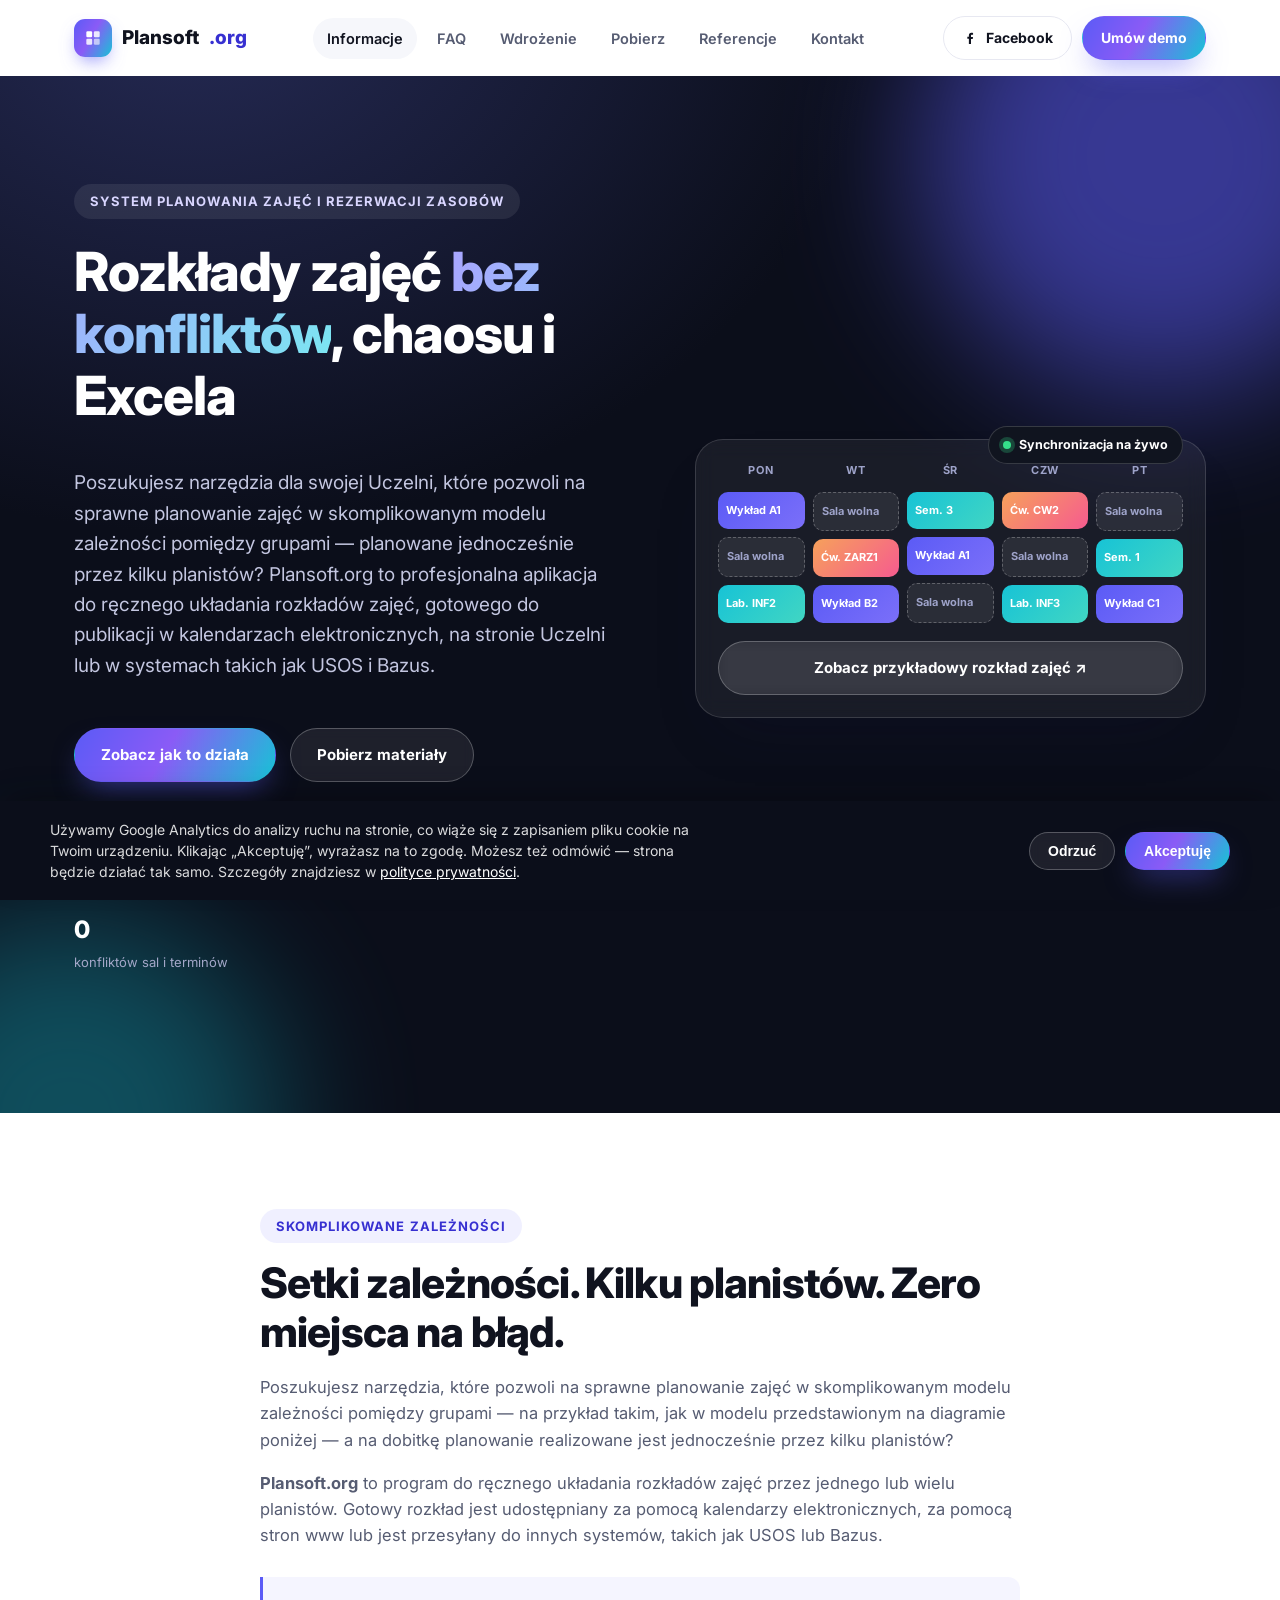
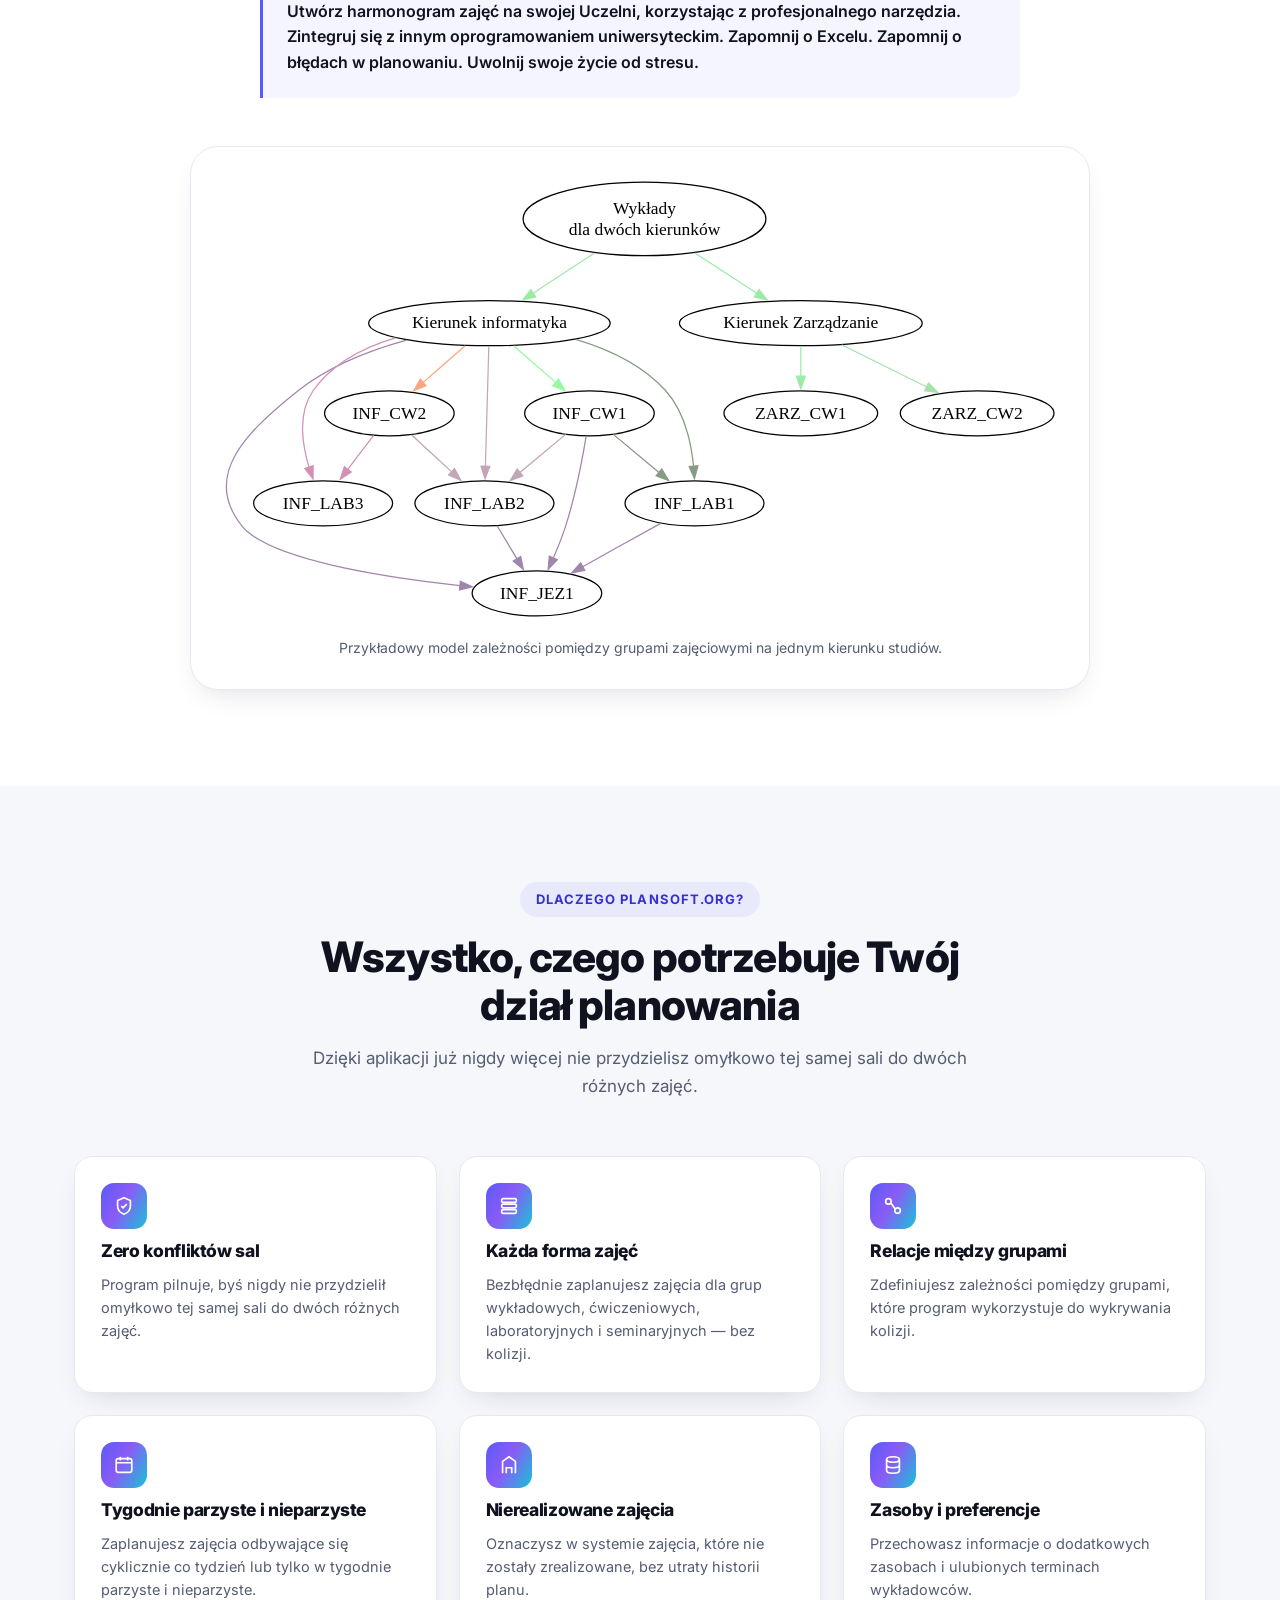
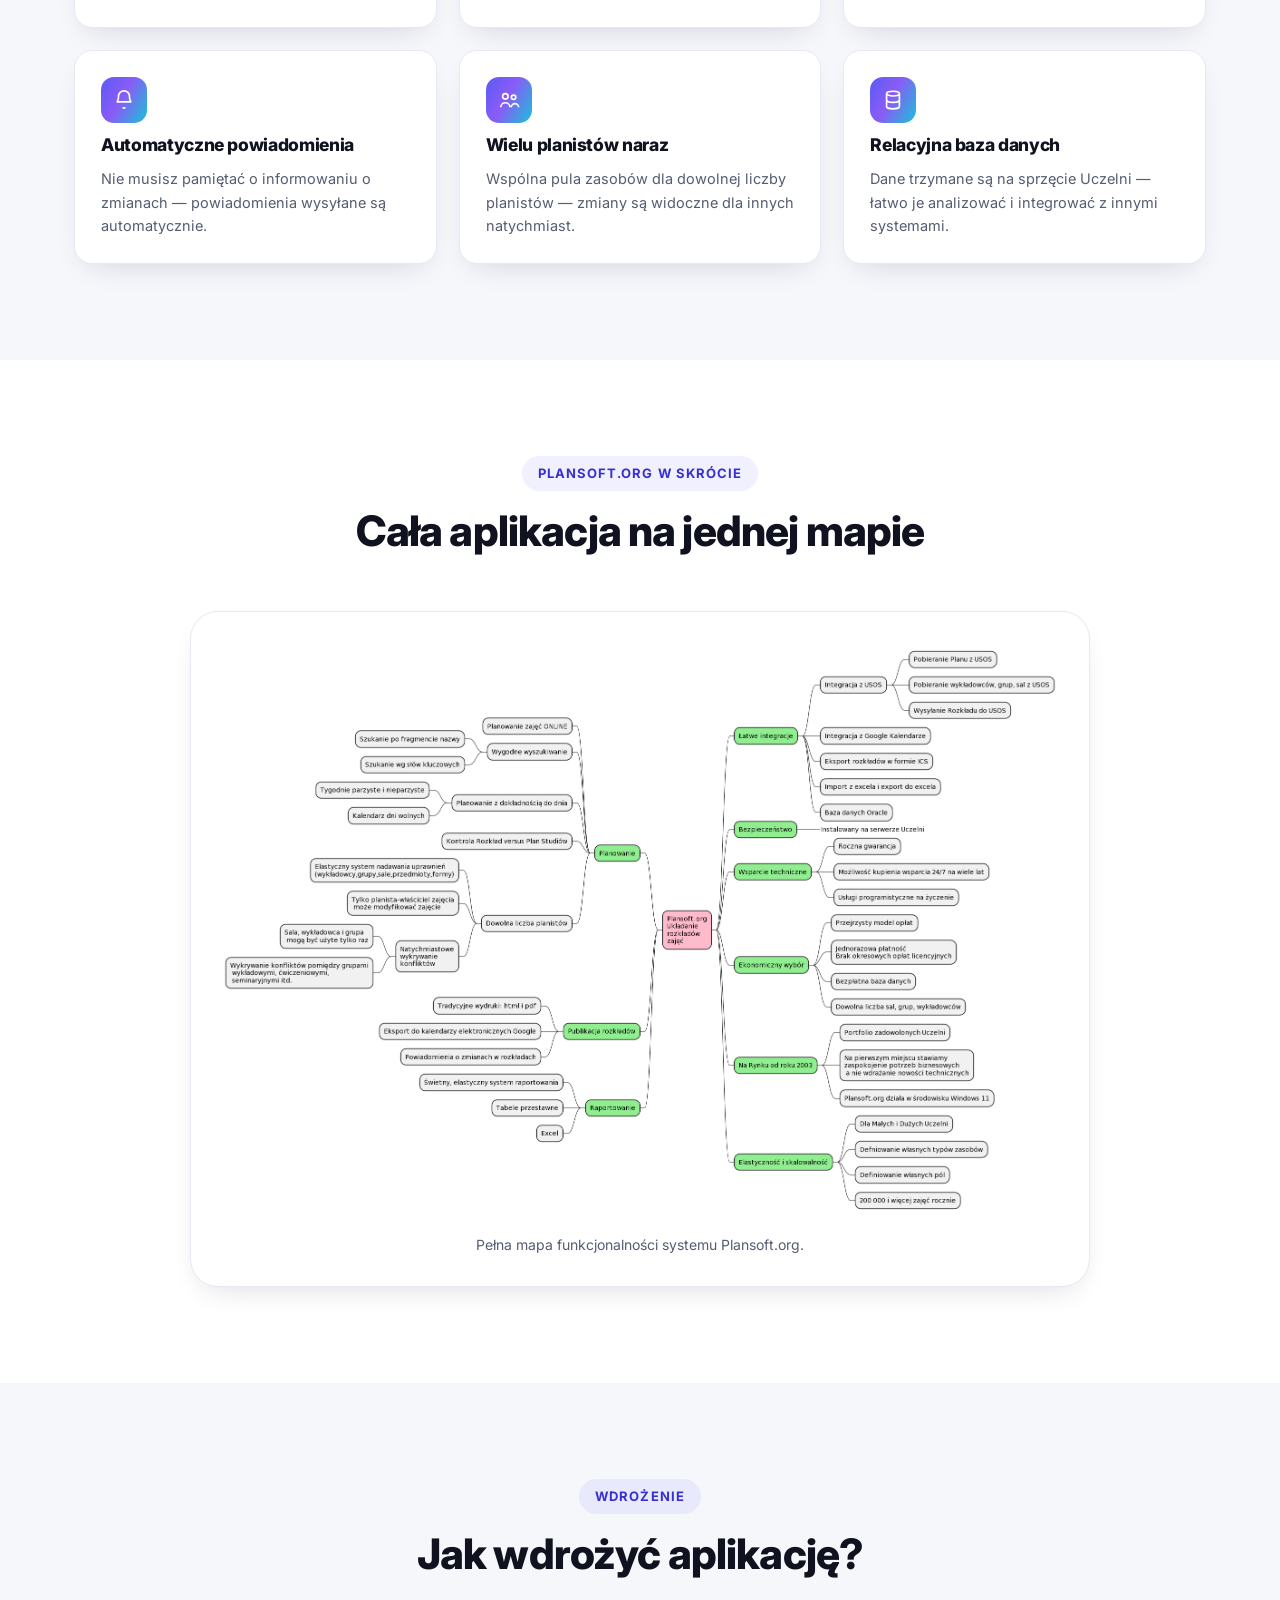
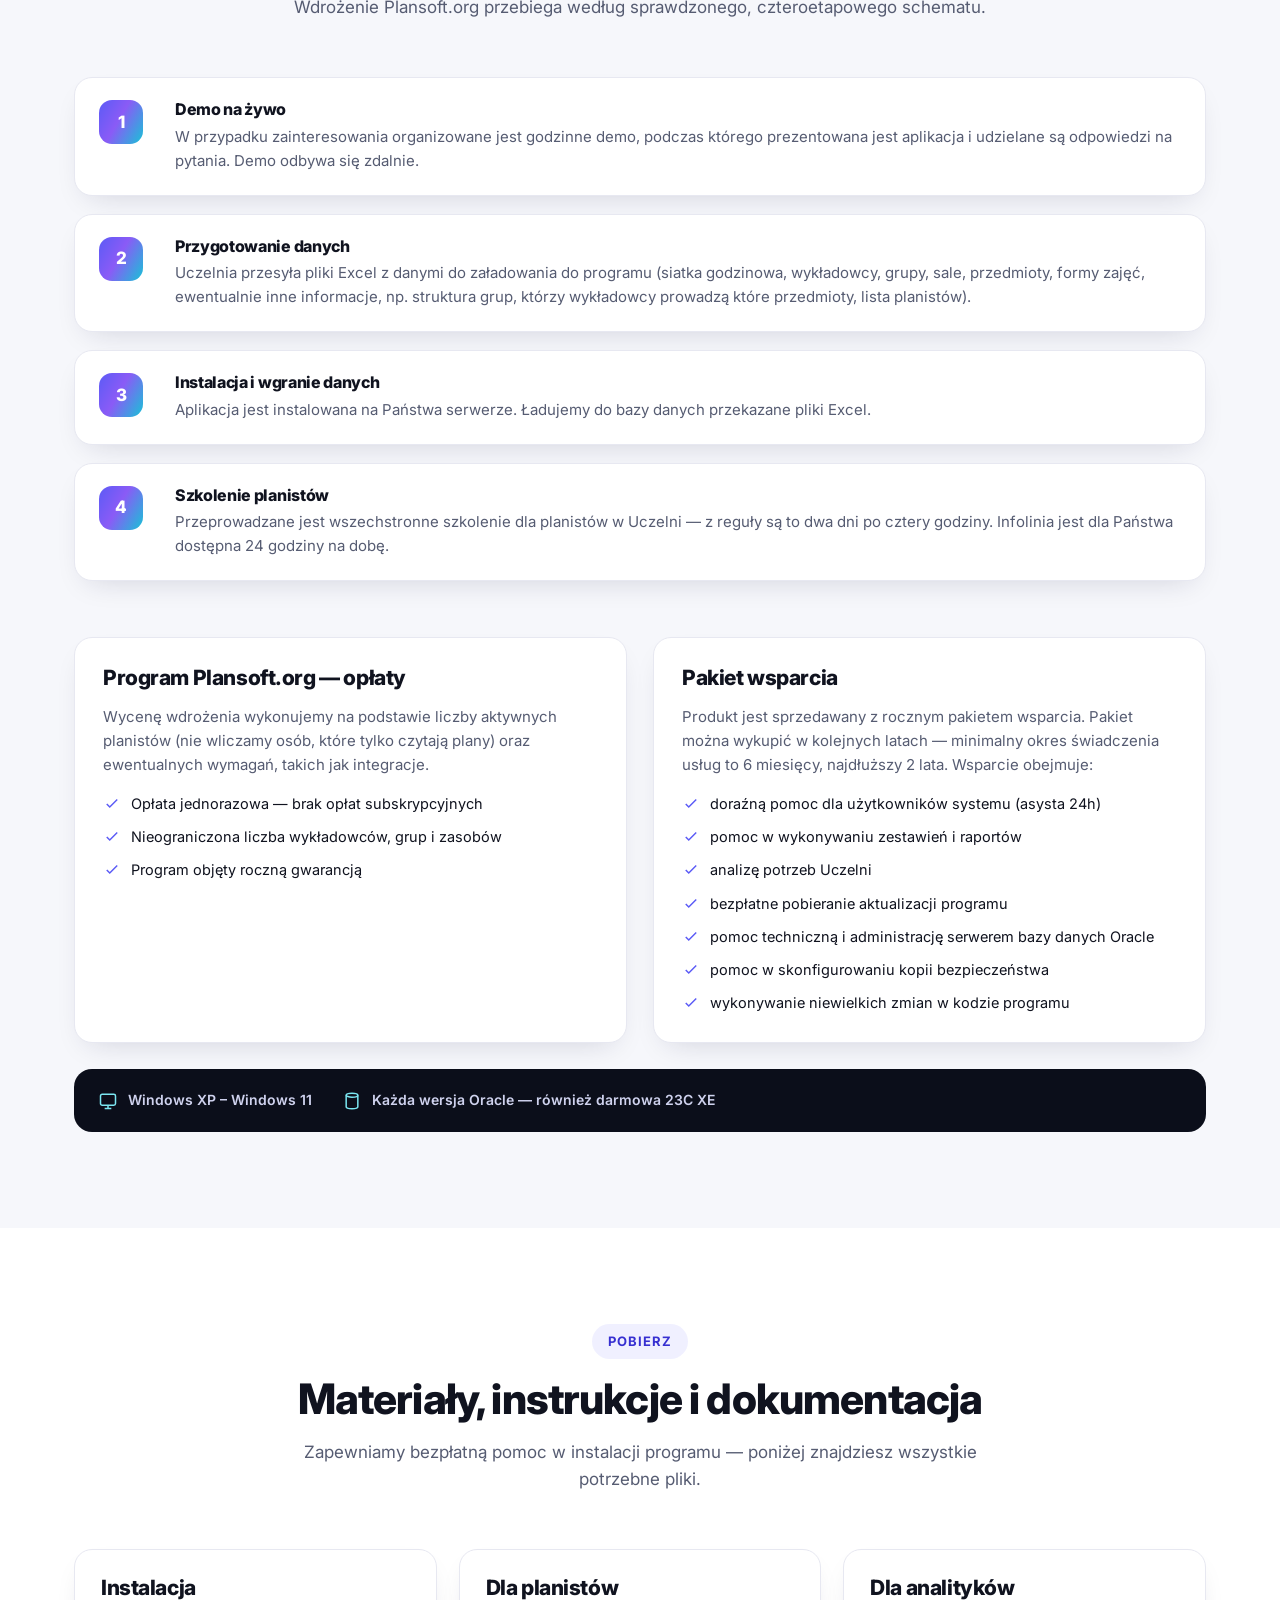
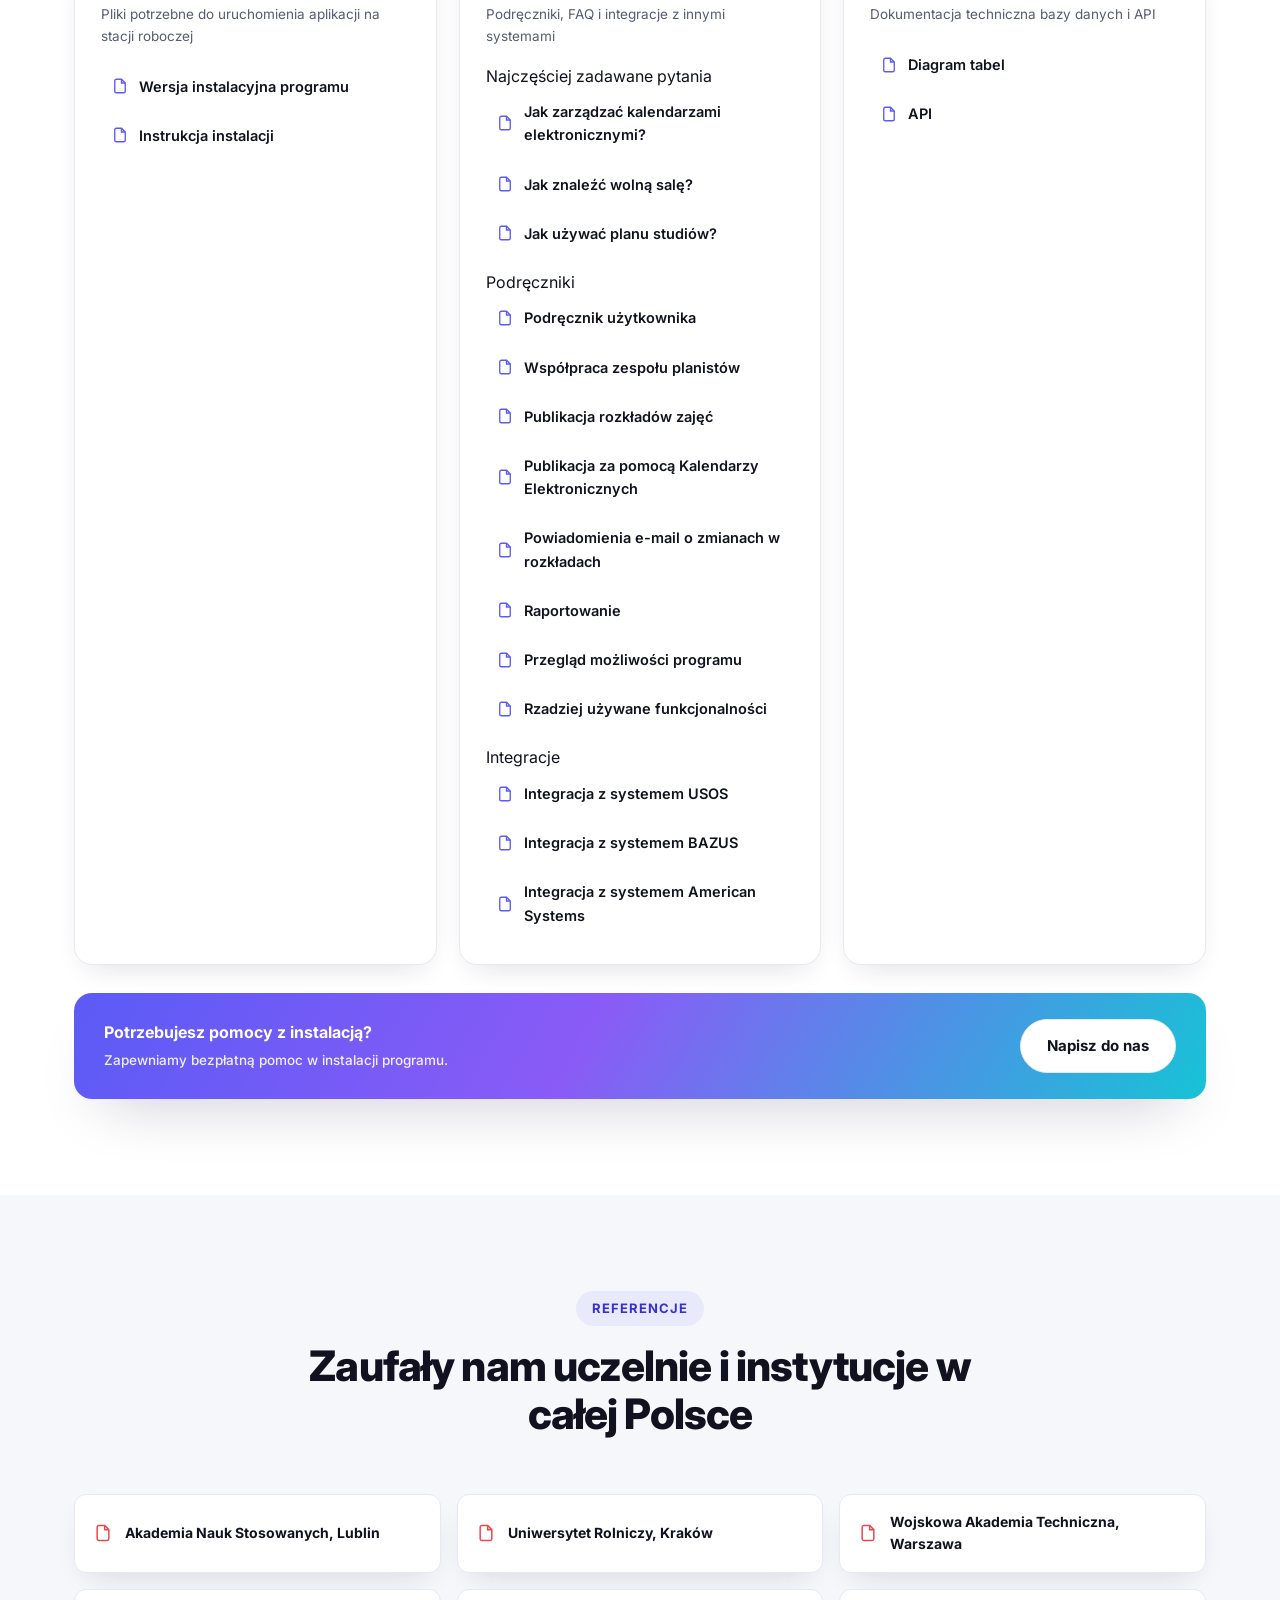
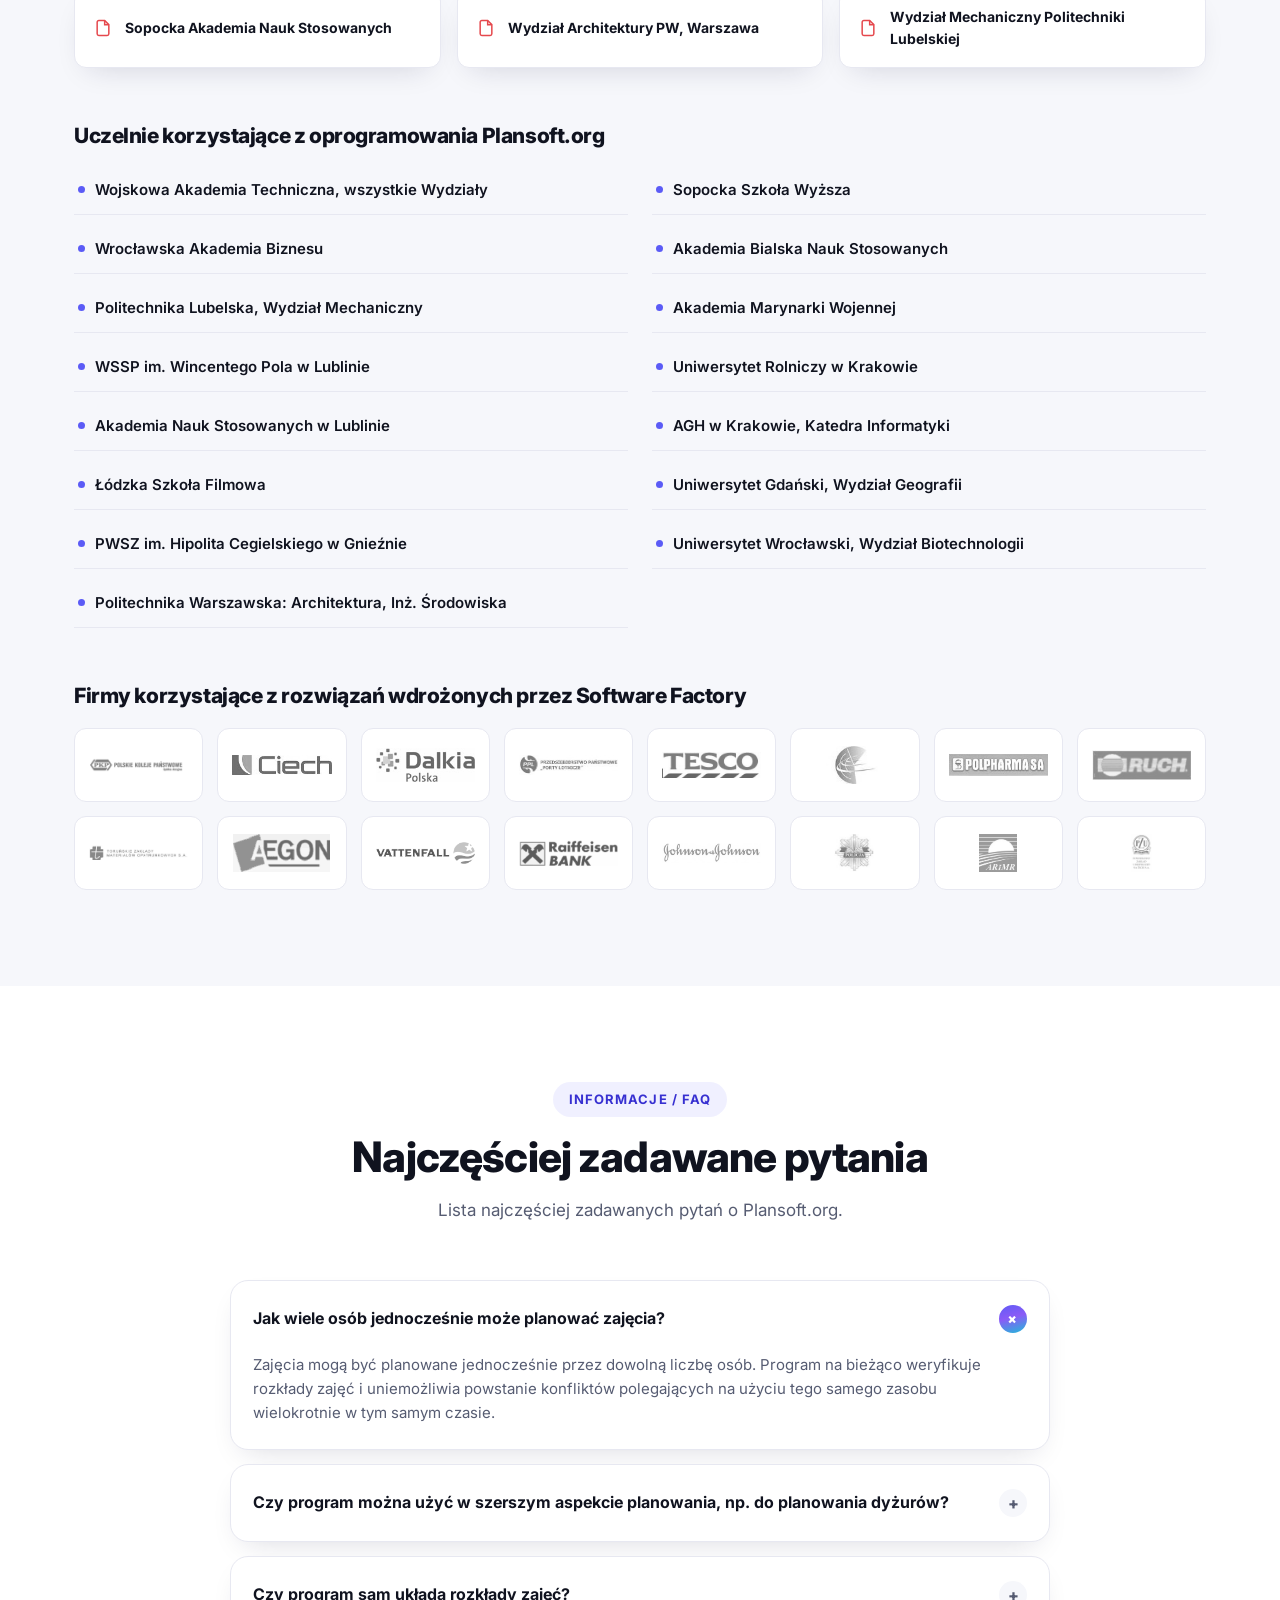
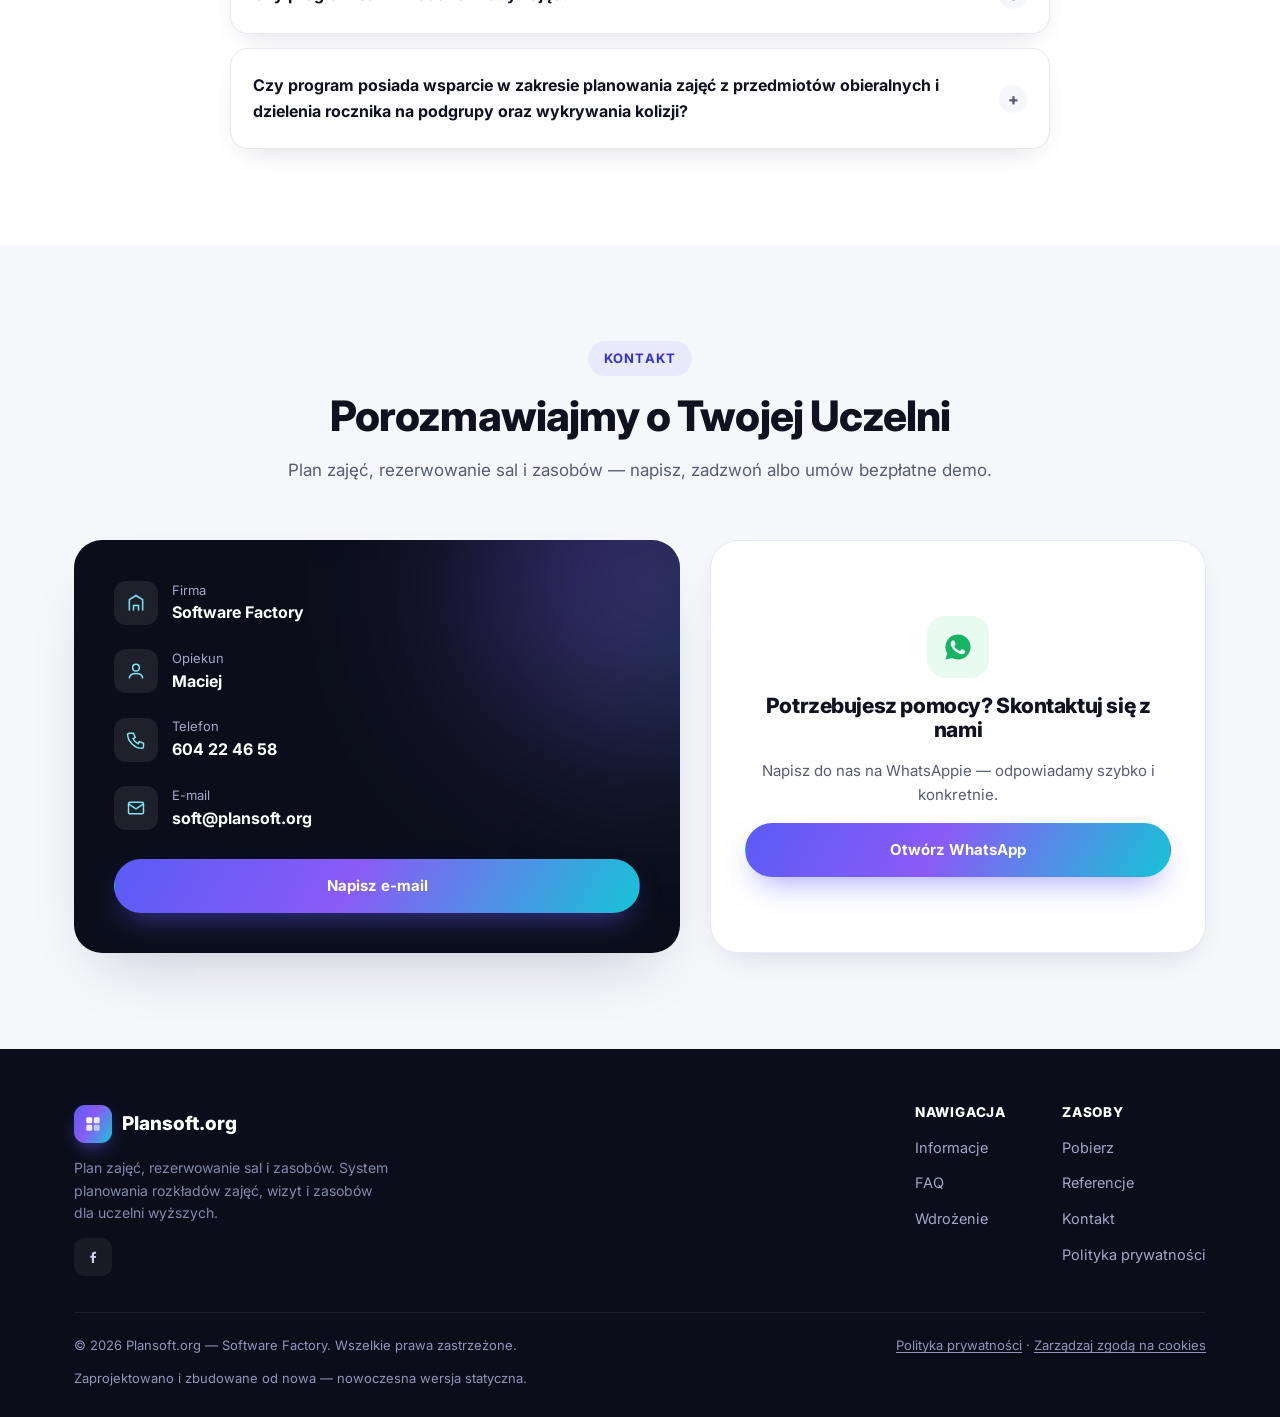
==== commit 5d892826: "changes changes" ====
--- a/index.html
+++ b/index.html
@@ -18,7 +18,7 @@
 <link rel="preconnect" href="https://fonts.googleapis.com">
 <link rel="preconnect" href="https://fonts.gstatic.com" crossorigin>
 <link href="https://fonts.googleapis.com/css2?family=Inter:wght@400;500;600;700;800&display=swap" rel="stylesheet">
-<link rel="stylesheet" href="assets/style.css?v=3">
+<link rel="stylesheet" href="assets/style.css?v=4">
 </head>
 <body>
 
@@ -112,6 +112,7 @@
             <div class="block b1">Wykład C1</div>
           </div>
         </div>
+        <a class="btn btn-ghost hero-example" href="https://plansoft.org/PrzykladowyRozklad/" target="_blank" rel="noopener">Zobacz przykładowy rozkład zajęć ↗</a>
       </div>
     </div>
   </section>
--- a/assets/style.css
+++ b/assets/style.css
@@ -352,6 +352,8 @@
   box-shadow: var(--shadow-soft);
 }
 .badge-live .dot { width: 8px; height: 8px; border-radius: 50%; background: #35e08a; box-shadow: 0 0 0 4px rgba(53,224,138,0.25); }
+/* link do przykładowego rozkładu pod ilustracją kalendarza */
+.hero-art .hero-example { display: flex; width: 100%; margin-top: 18px; white-space: normal; text-align: center; }
 
 /* ---------------- Generic sections ---------------- */
 
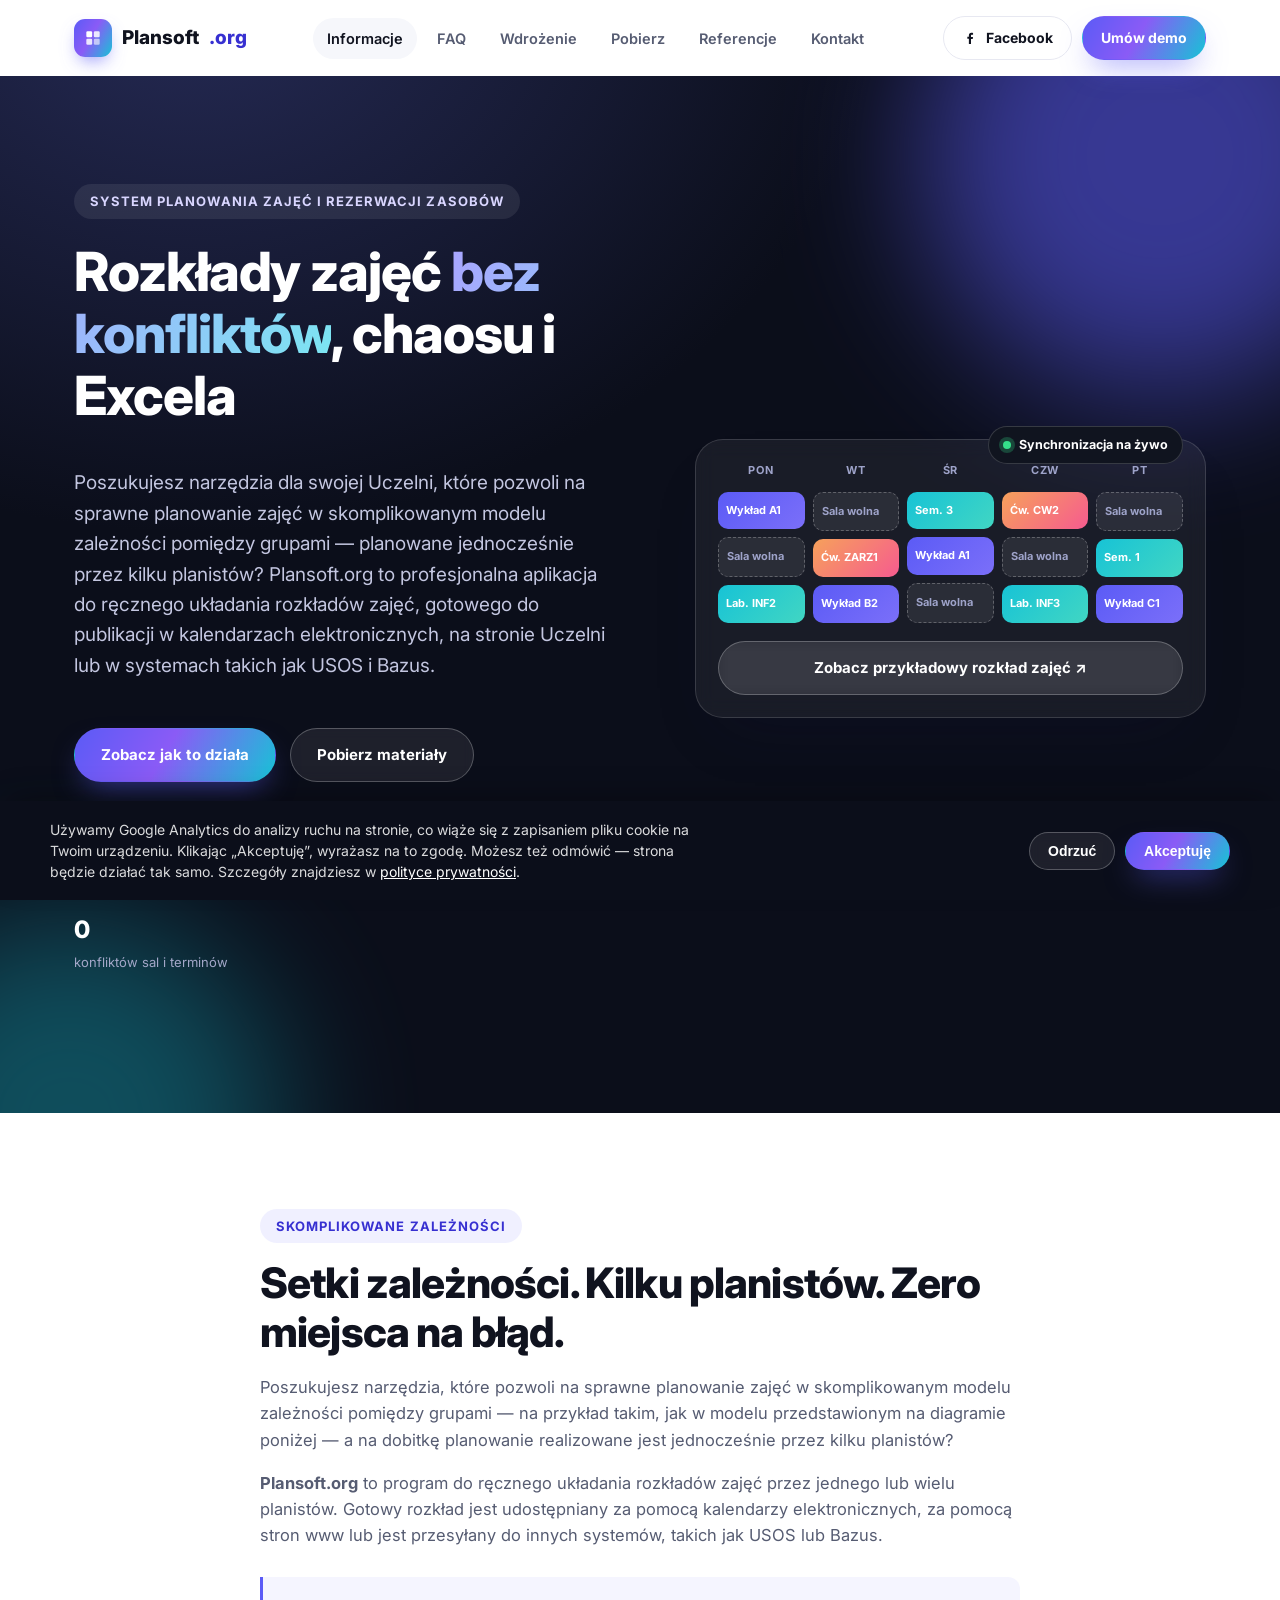
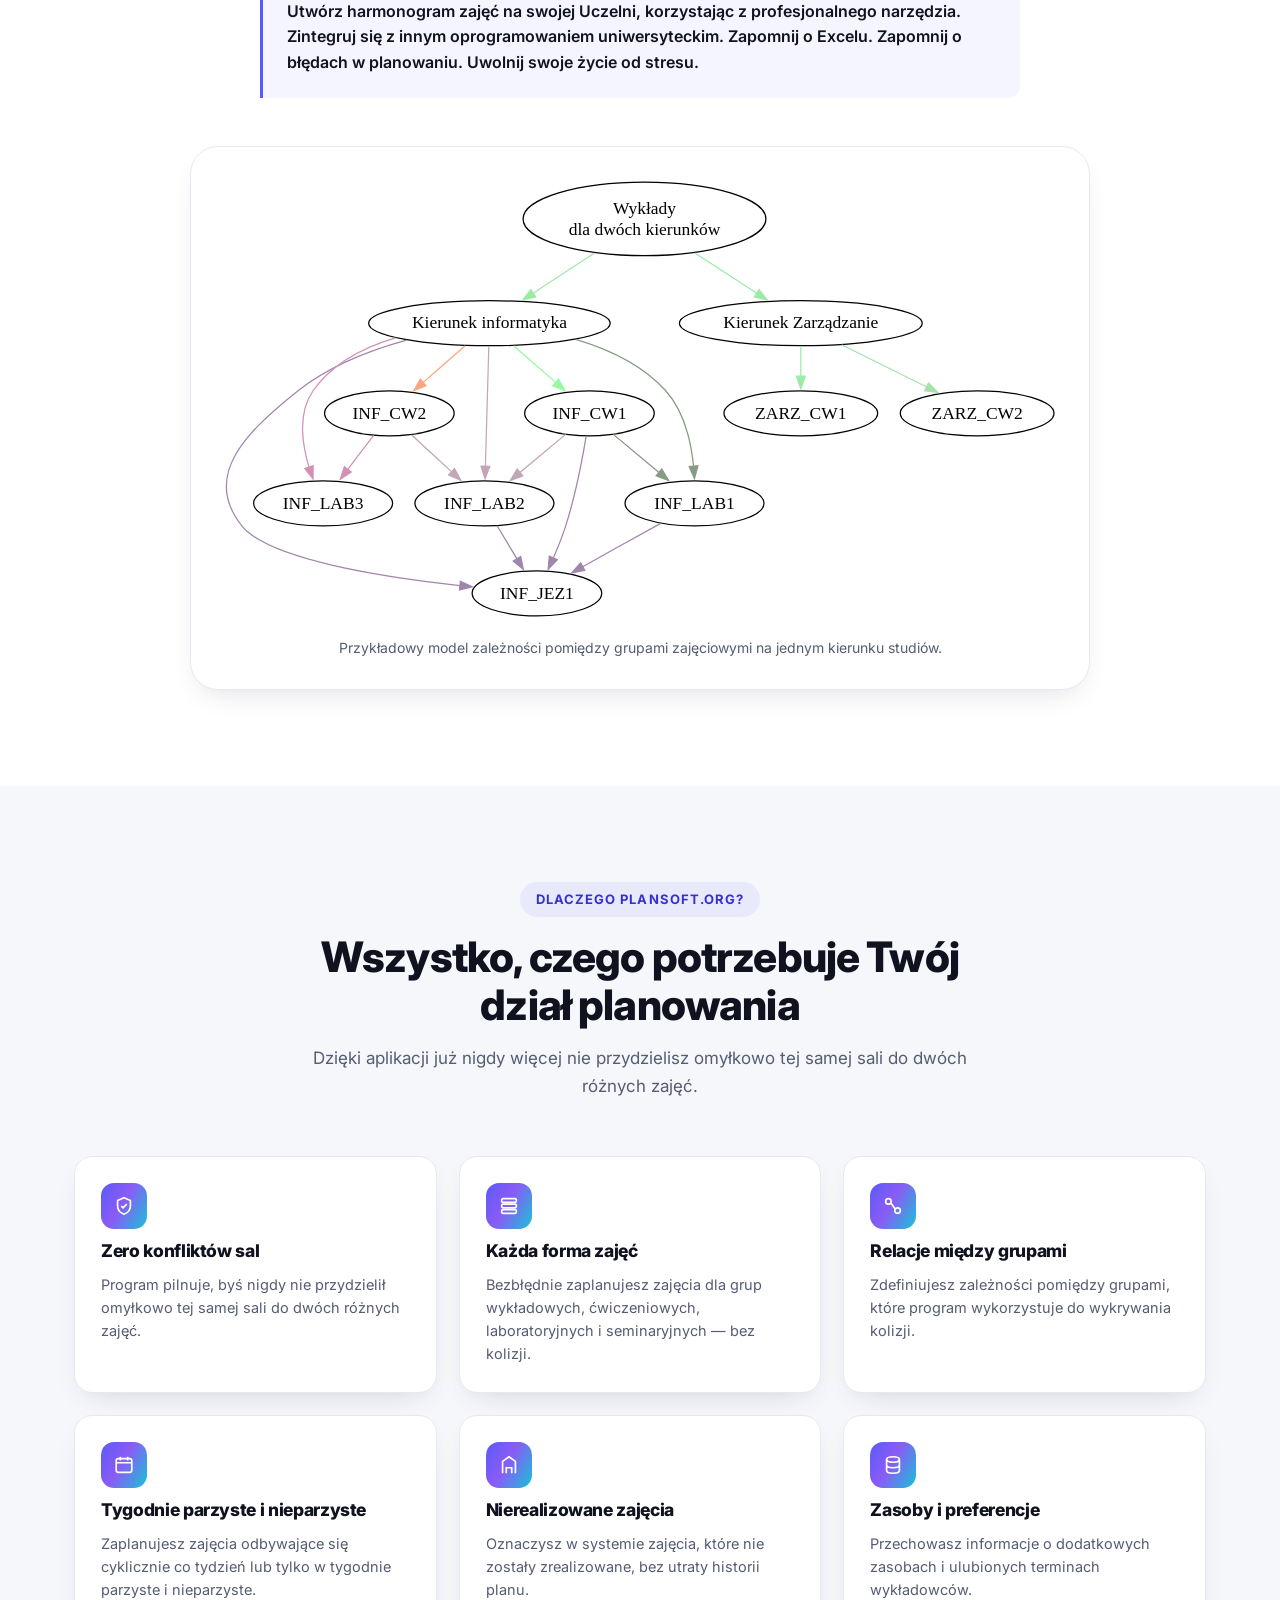
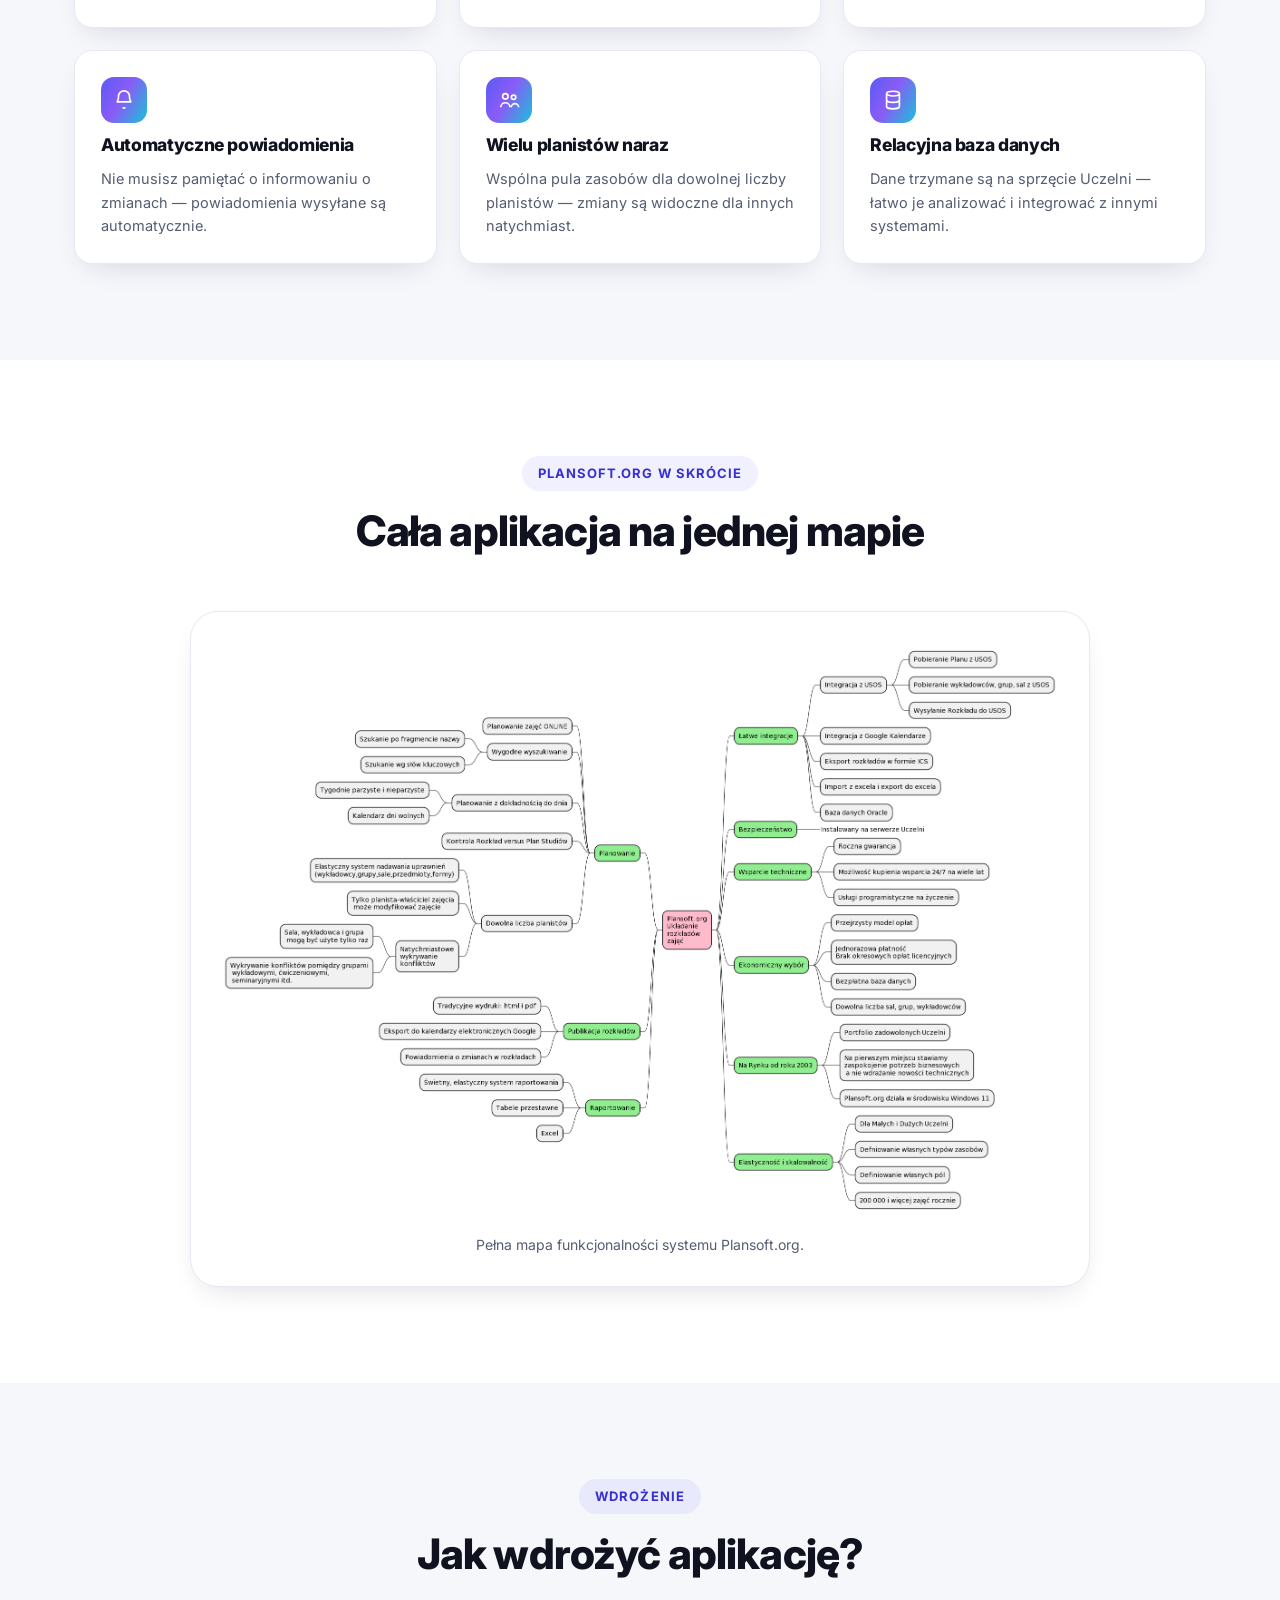
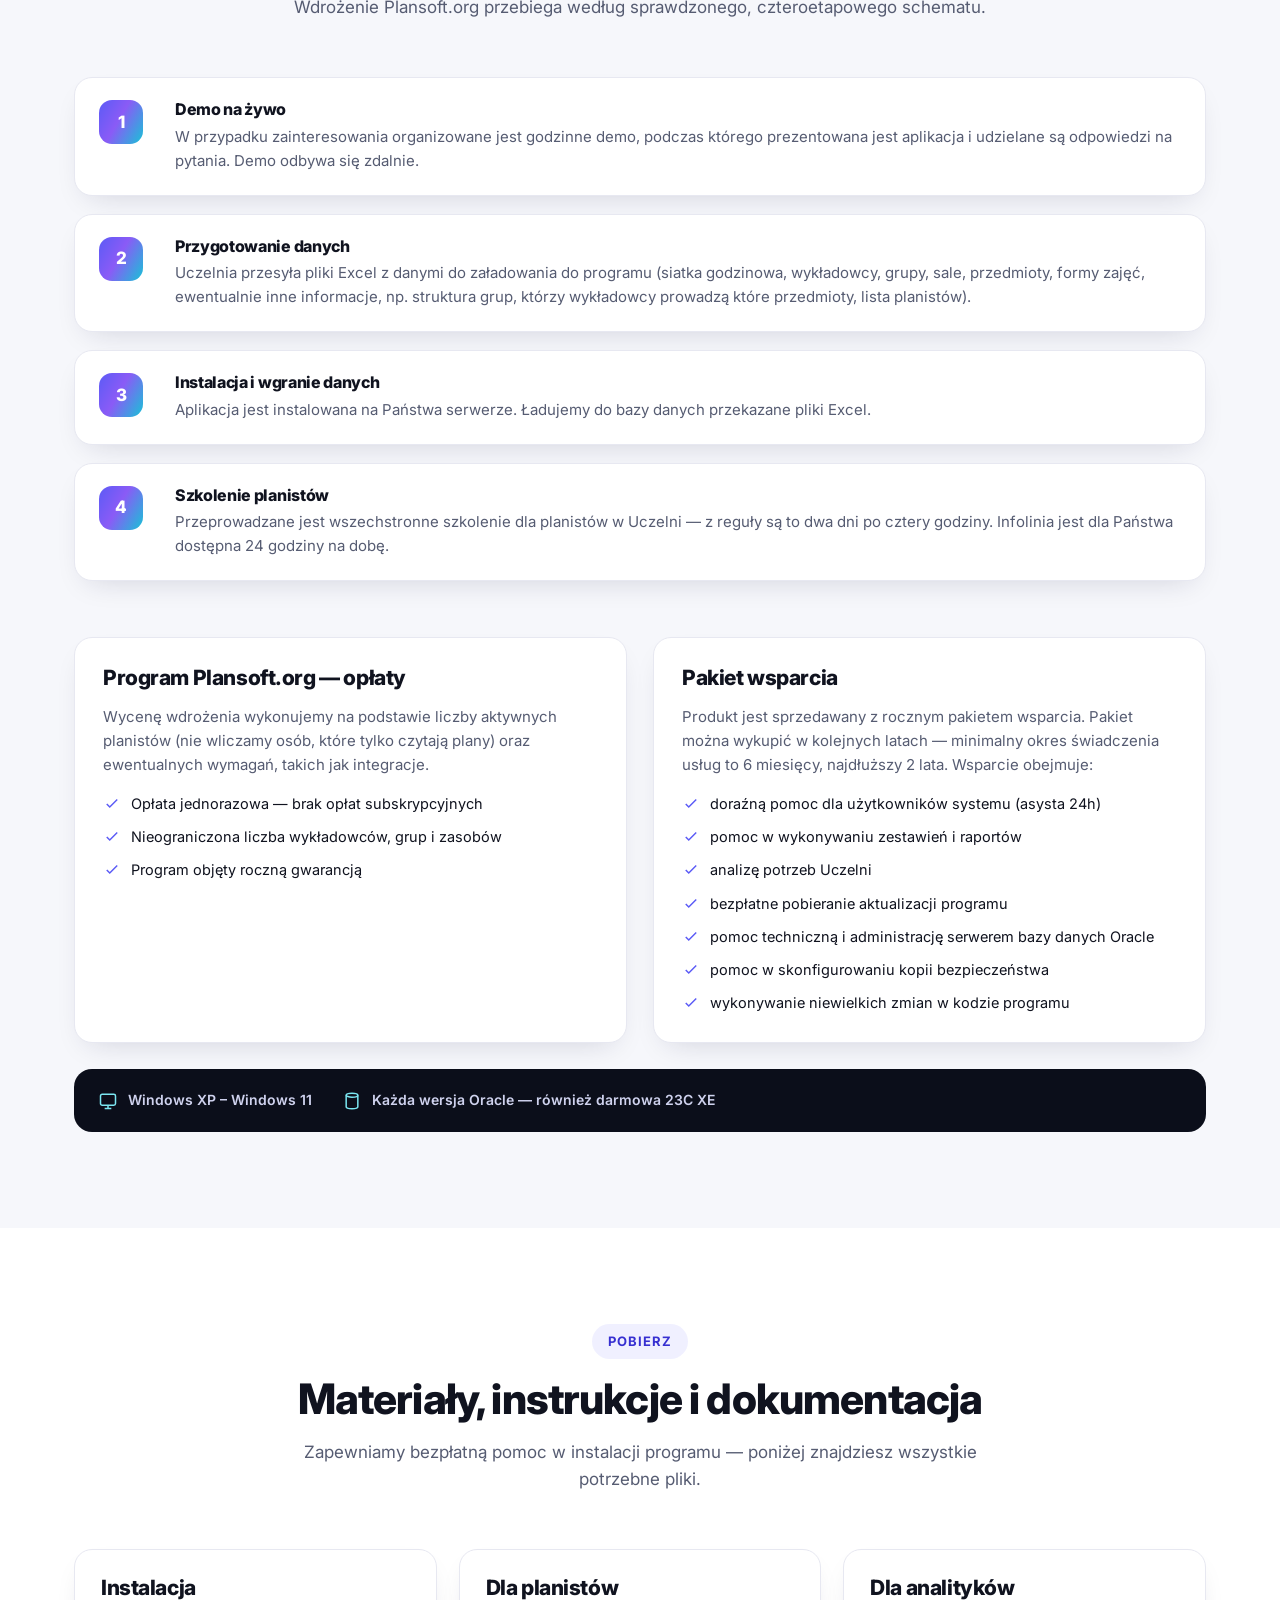
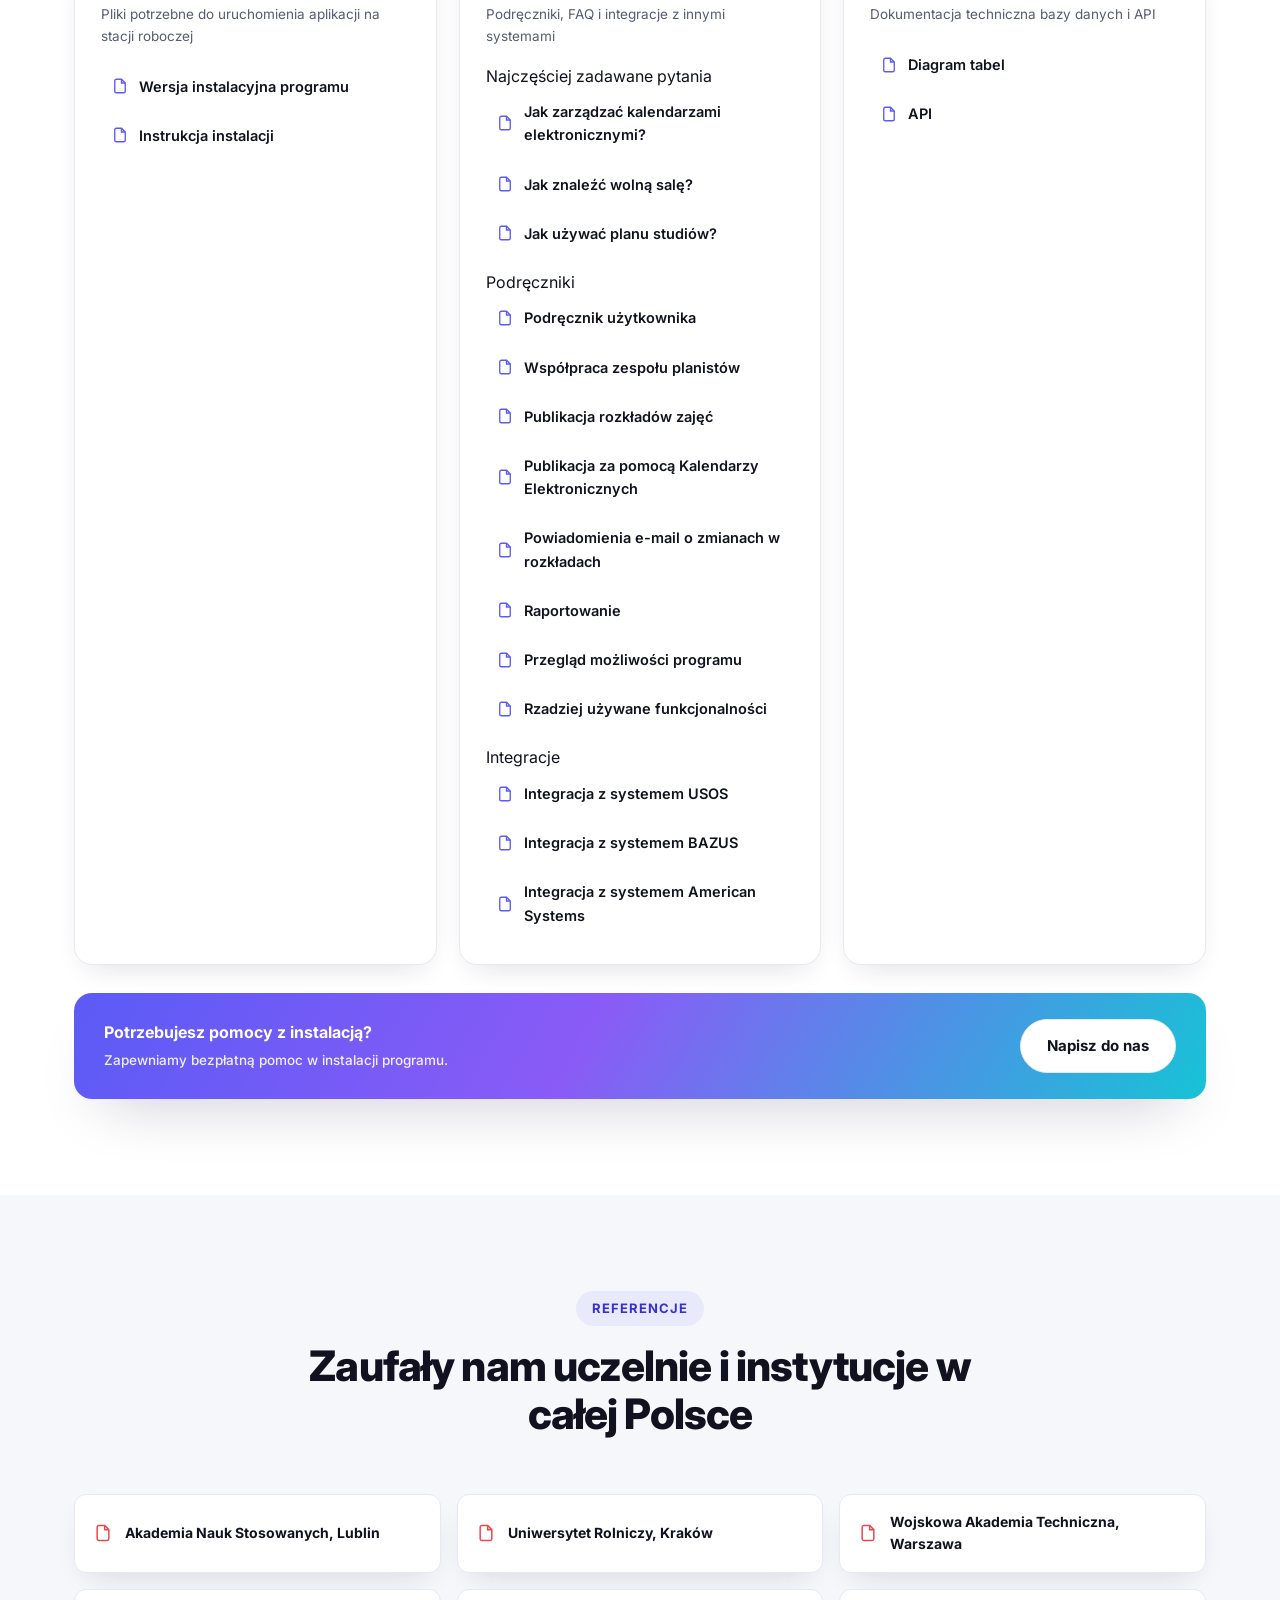
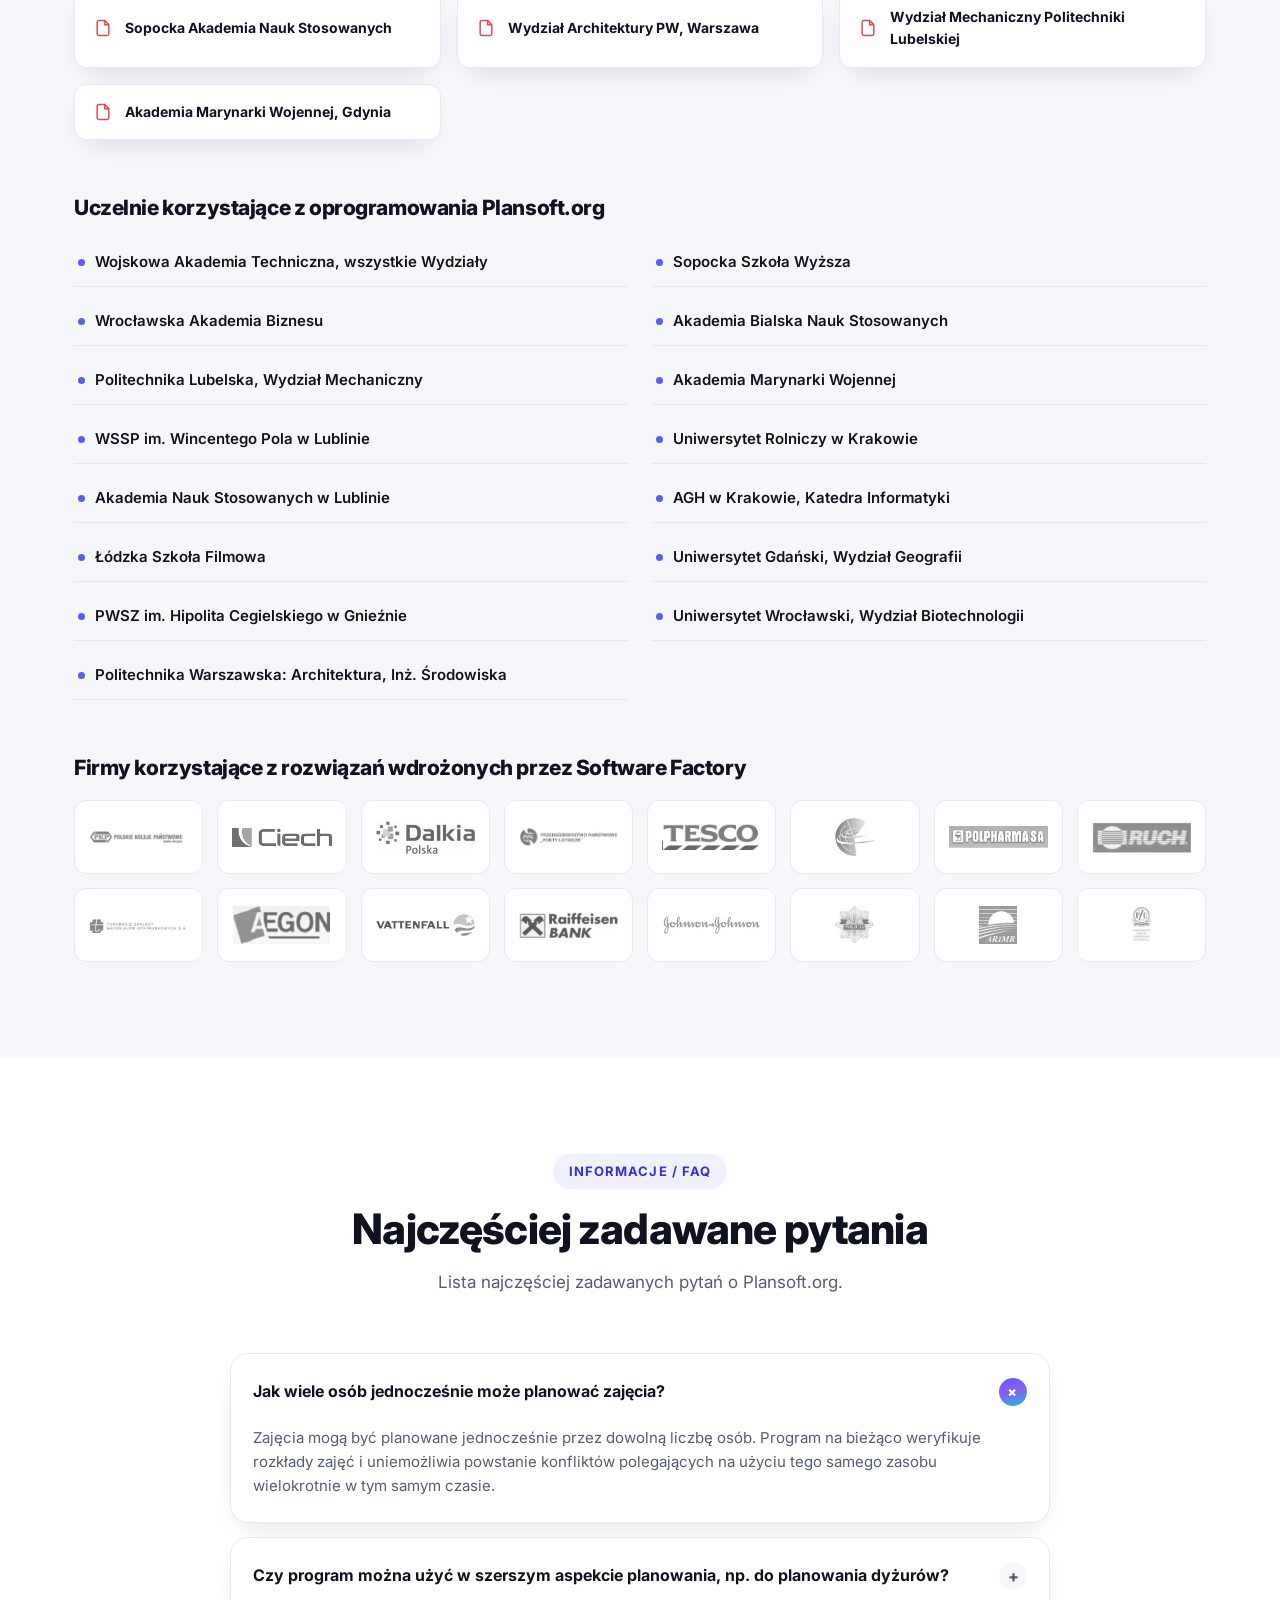
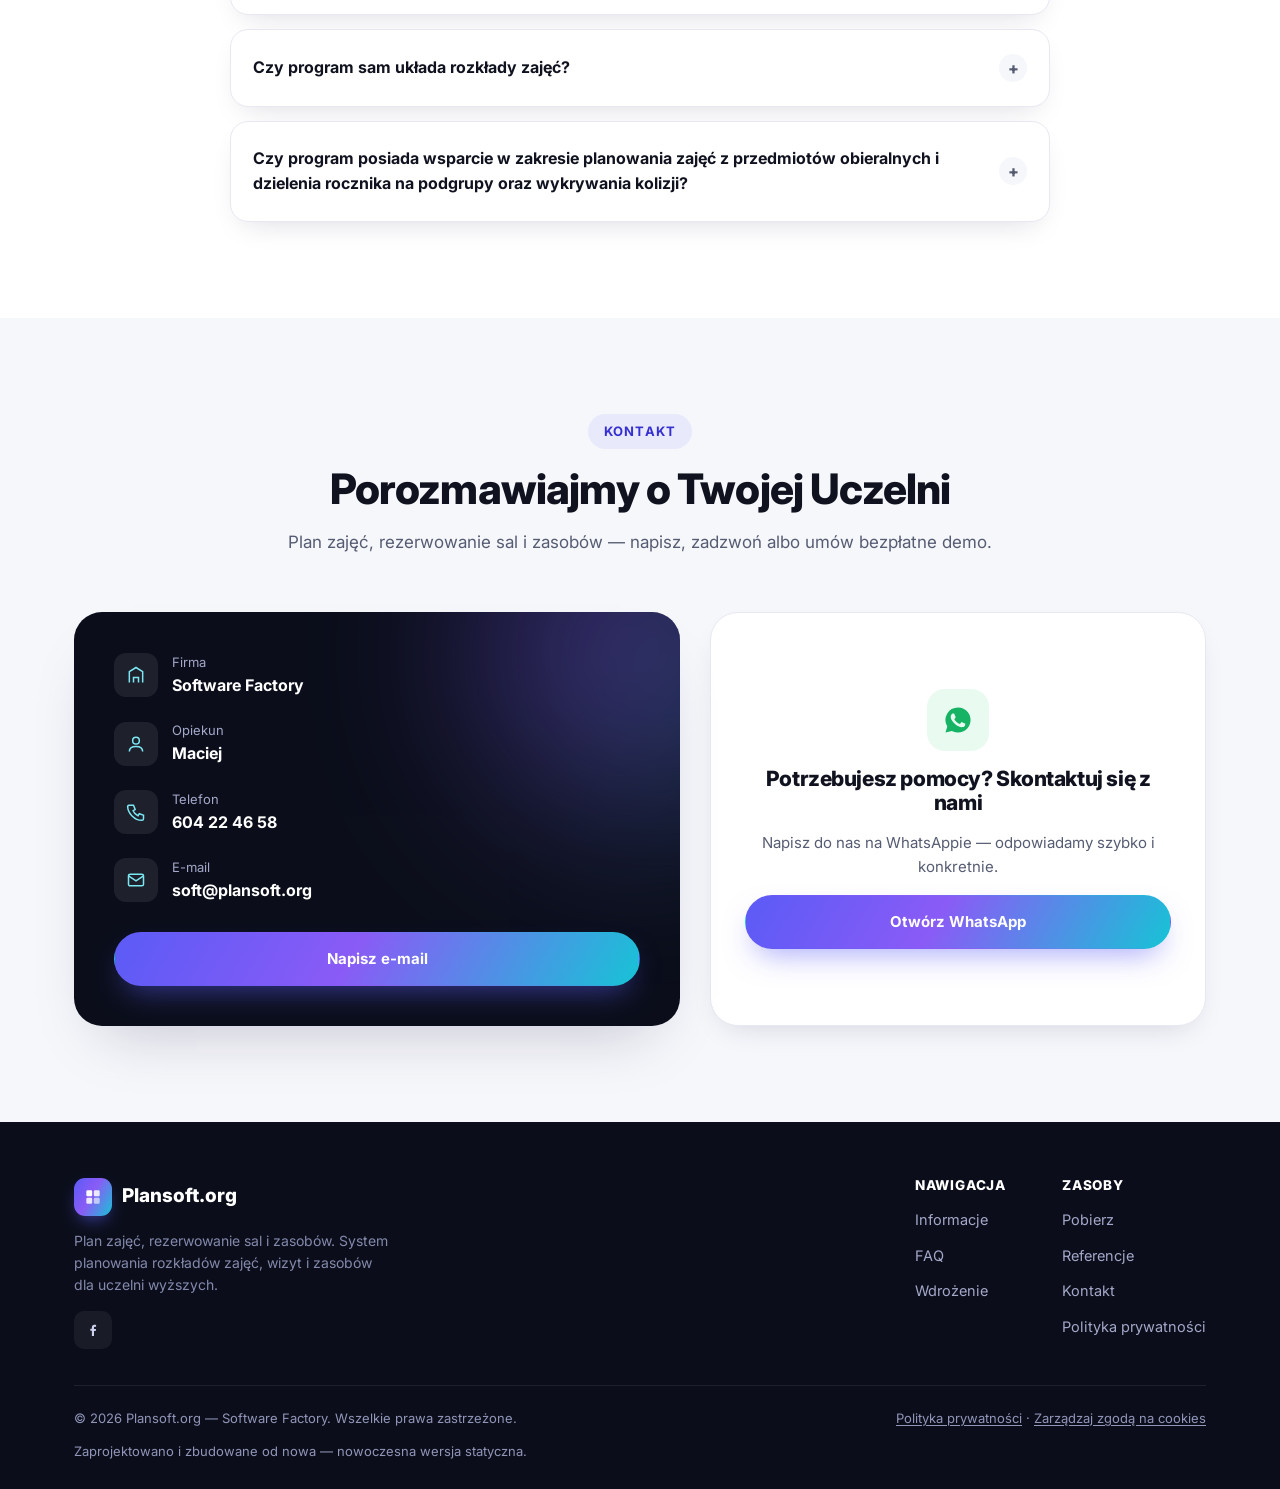
==== commit 6ac7dd5f: "changes changes" ====
--- a/index.html
+++ b/index.html
@@ -18,7 +18,7 @@
 <link rel="preconnect" href="https://fonts.googleapis.com">
 <link rel="preconnect" href="https://fonts.gstatic.com" crossorigin>
 <link href="https://fonts.googleapis.com/css2?family=Inter:wght@400;500;600;700;800&display=swap" rel="stylesheet">
-<link rel="stylesheet" href="assets/style.css?v=4">
+<link rel="stylesheet" href="assets/style.css?v=5">
 </head>
 <body>
 
@@ -381,6 +381,9 @@
         <a class="pdf-chip" href="https://plansoft.org/wp-content/uploads/ref/plwm-referencje.pdf" target="_blank" rel="noopener">
           <svg width="20" height="20" viewBox="0 0 24 24" fill="none" stroke="currentColor" stroke-width="1.8"><path d="M14 3H7a2 2 0 00-2 2v14a2 2 0 002 2h10a2 2 0 002-2V8l-5-5Z"/><path d="M14 3v5h5"/></svg>
           Wydział Mechaniczny Politechniki Lubelskiej</a>
+        <a class="pdf-chip" href="https://plansoft.org/wp-content/uploads/ref/amw-referencje.pdf" target="_blank" rel="noopener">
+          <svg width="20" height="20" viewBox="0 0 24 24" fill="none" stroke="currentColor" stroke-width="1.8"><path d="M14 3H7a2 2 0 00-2 2v14a2 2 0 002 2h10a2 2 0 002-2V8l-5-5Z"/><path d="M14 3v5h5"/></svg>
+          Akademia Marynarki Wojennej, Gdynia</a>
       </div>
 
       <h3 class="mt-56">Uczelnie korzystające z oprogramowania Plansoft.org</h3>
--- a/assets/style.css
+++ b/assets/style.css
@@ -863,9 +863,16 @@
   .hero-stats { justify-content: center; text-align: left; row-gap: 14px; }
   .hero-art { padding: 16px; }
   .hero-art .badge-live { font-size: 11px; padding: 6px 10px; right: 12px; top: -12px; }
-  .hero-art .grid-cal { grid-template-columns: repeat(3, 1fr); gap: 6px; }
-  .hero-art .cal-col:nth-child(4), .hero-art .cal-col:nth-child(5) { display: none; }
-  .hero-art .block { font-size: 10px; padding: 8px 6px; min-height: 30px; }
+  /* Phone: each weekday becomes its own row (day label + 3 blocks) */
+  .hero-art .grid-cal { grid-template-columns: 1fr; gap: 6px; }
+  .hero-art .cal-col {
+    display: grid;
+    grid-template-columns: 40px repeat(3, minmax(0, 1fr));
+    align-items: stretch;
+    gap: 6px;
+  }
+  .hero-art .cal-head { text-align: left; padding-bottom: 0; align-self: center; }
+  .hero-art .block { font-size: 11px; padding: 8px 6px; min-height: 0; text-align: center; }
 
   .frame-card, .info-box, .download-col { padding: 18px; }
 
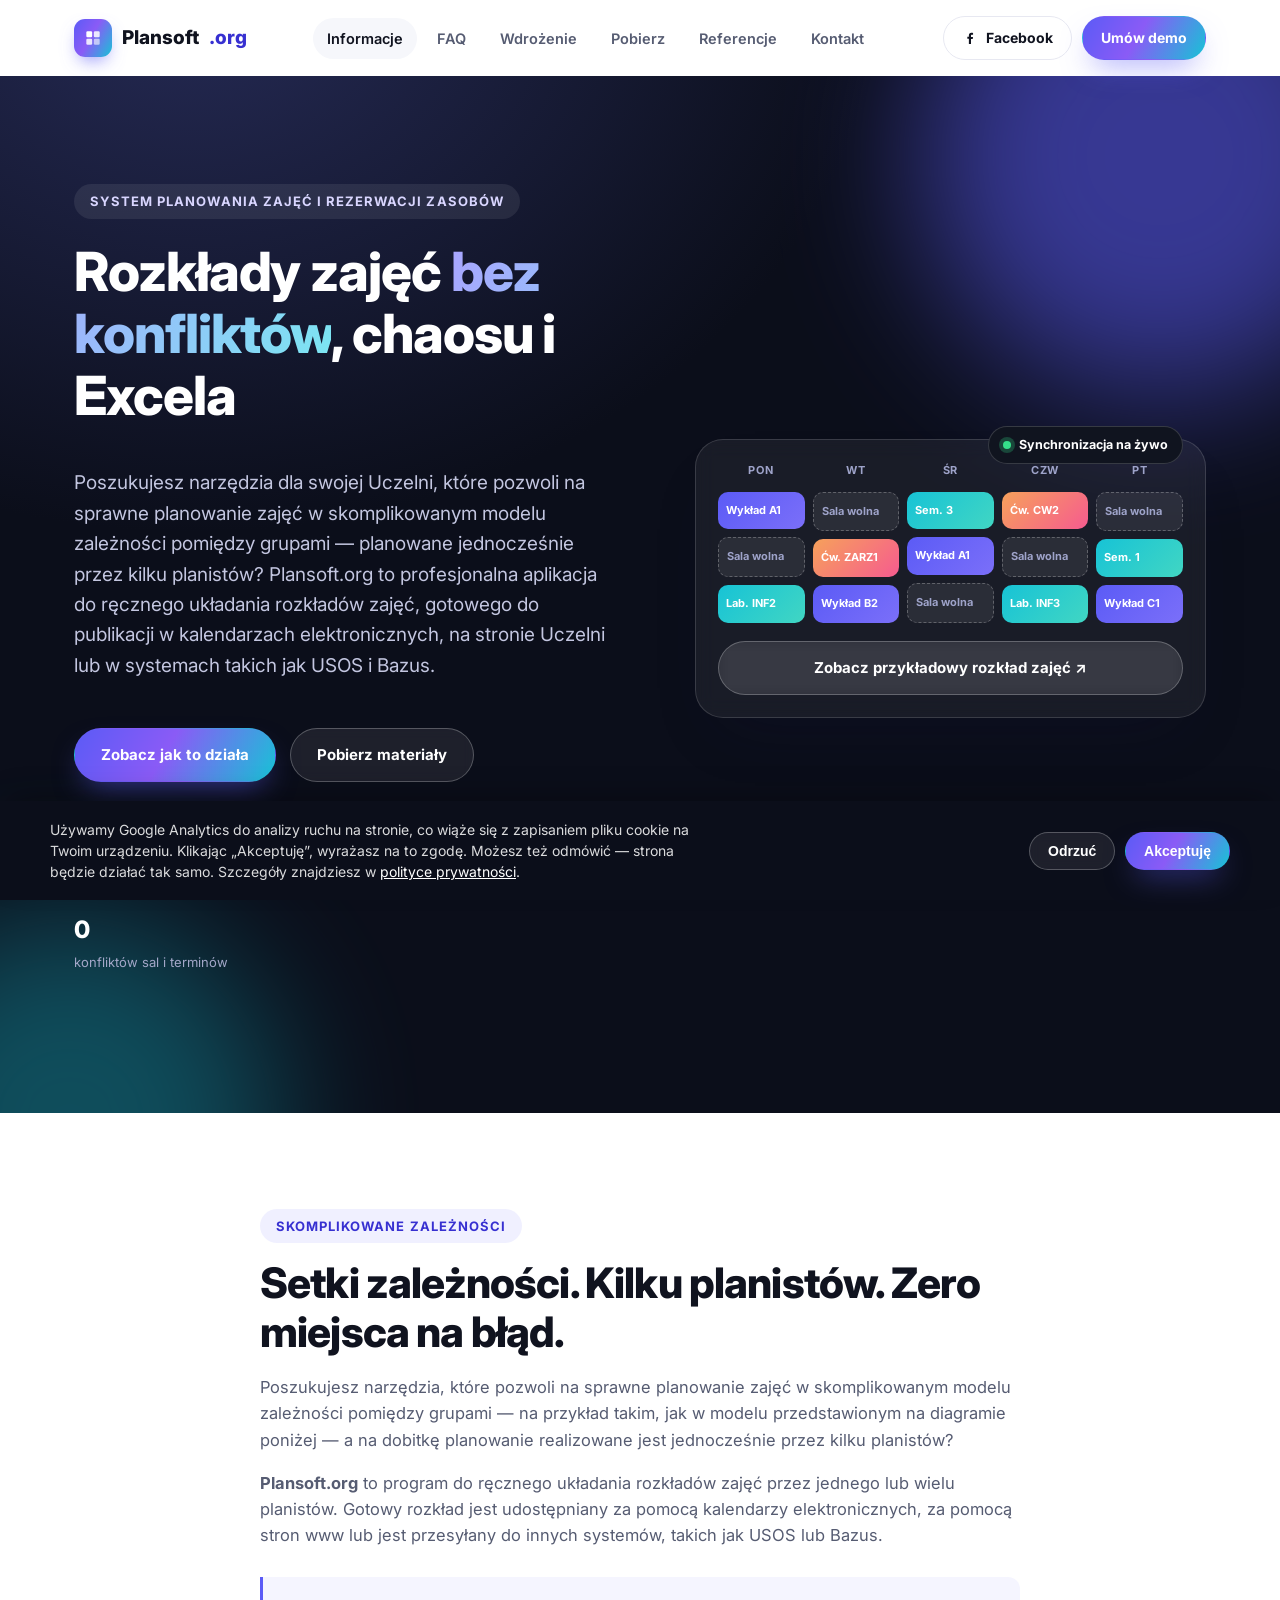
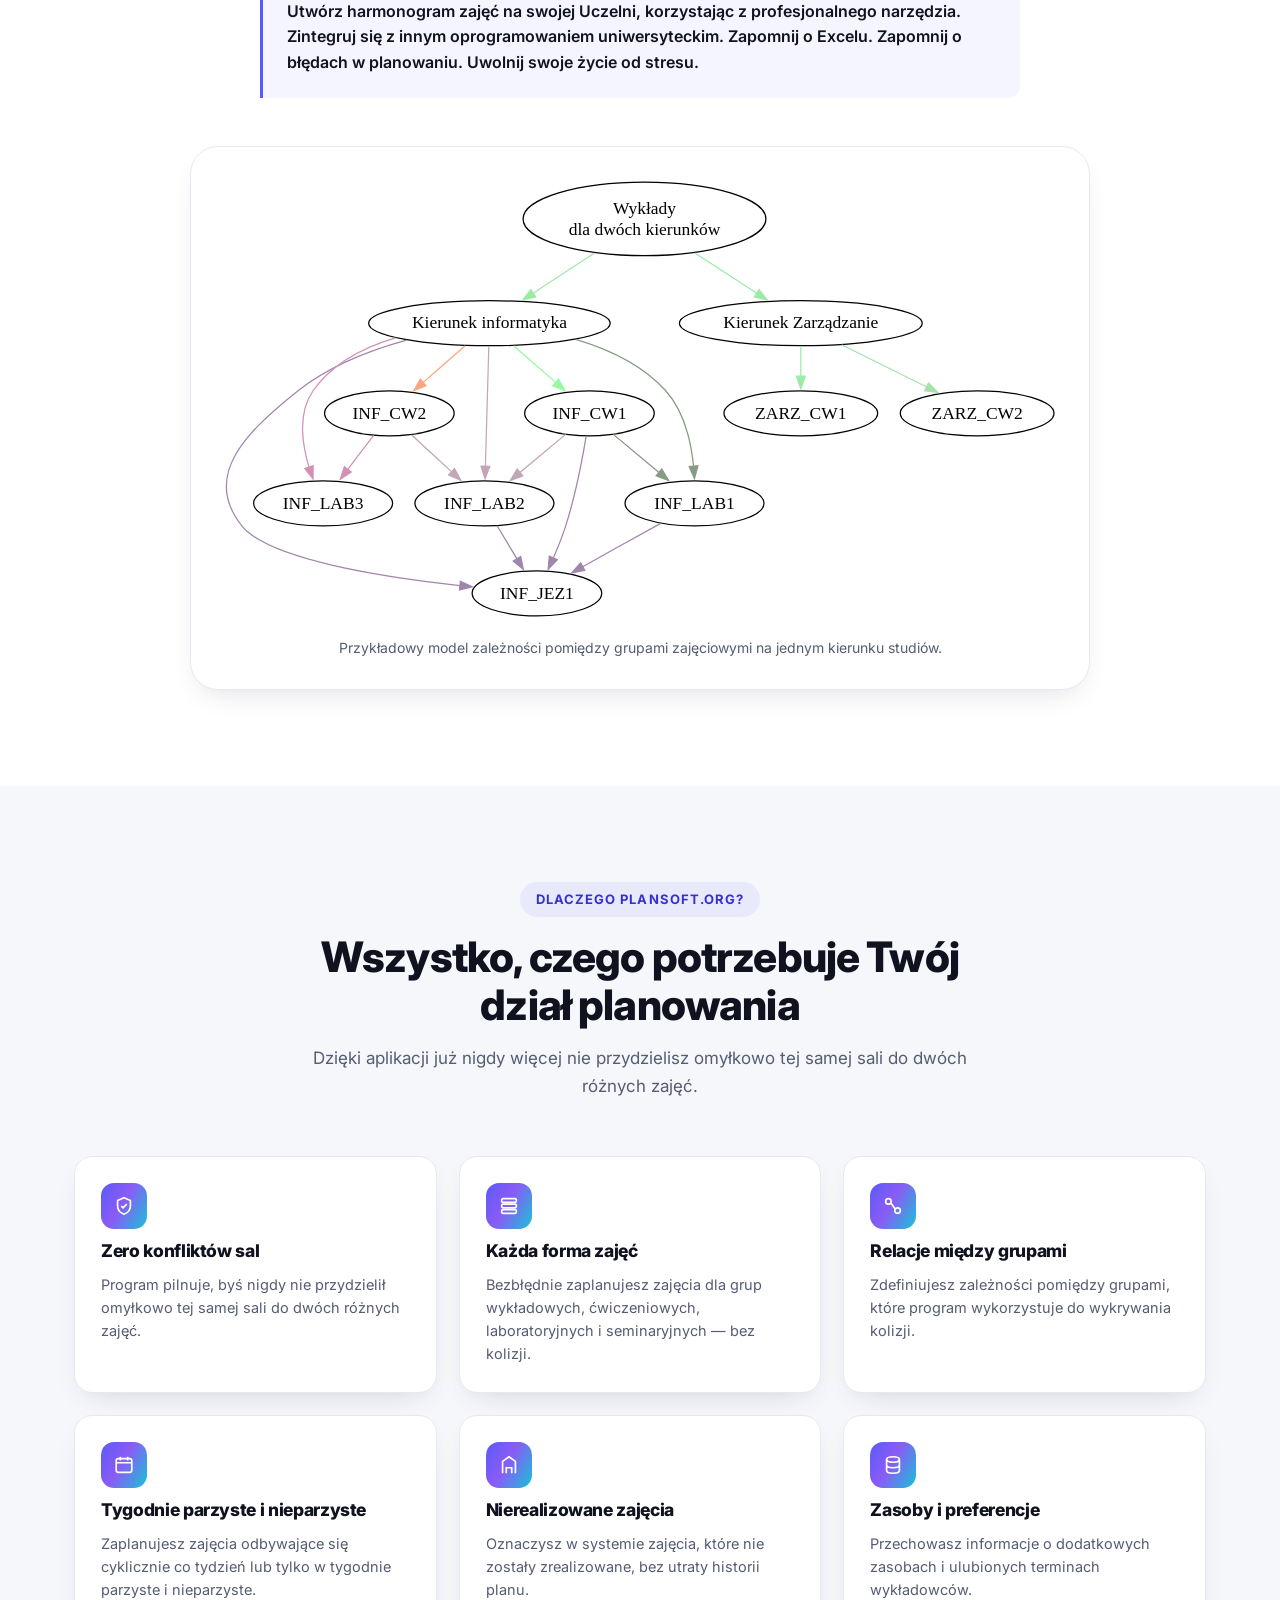
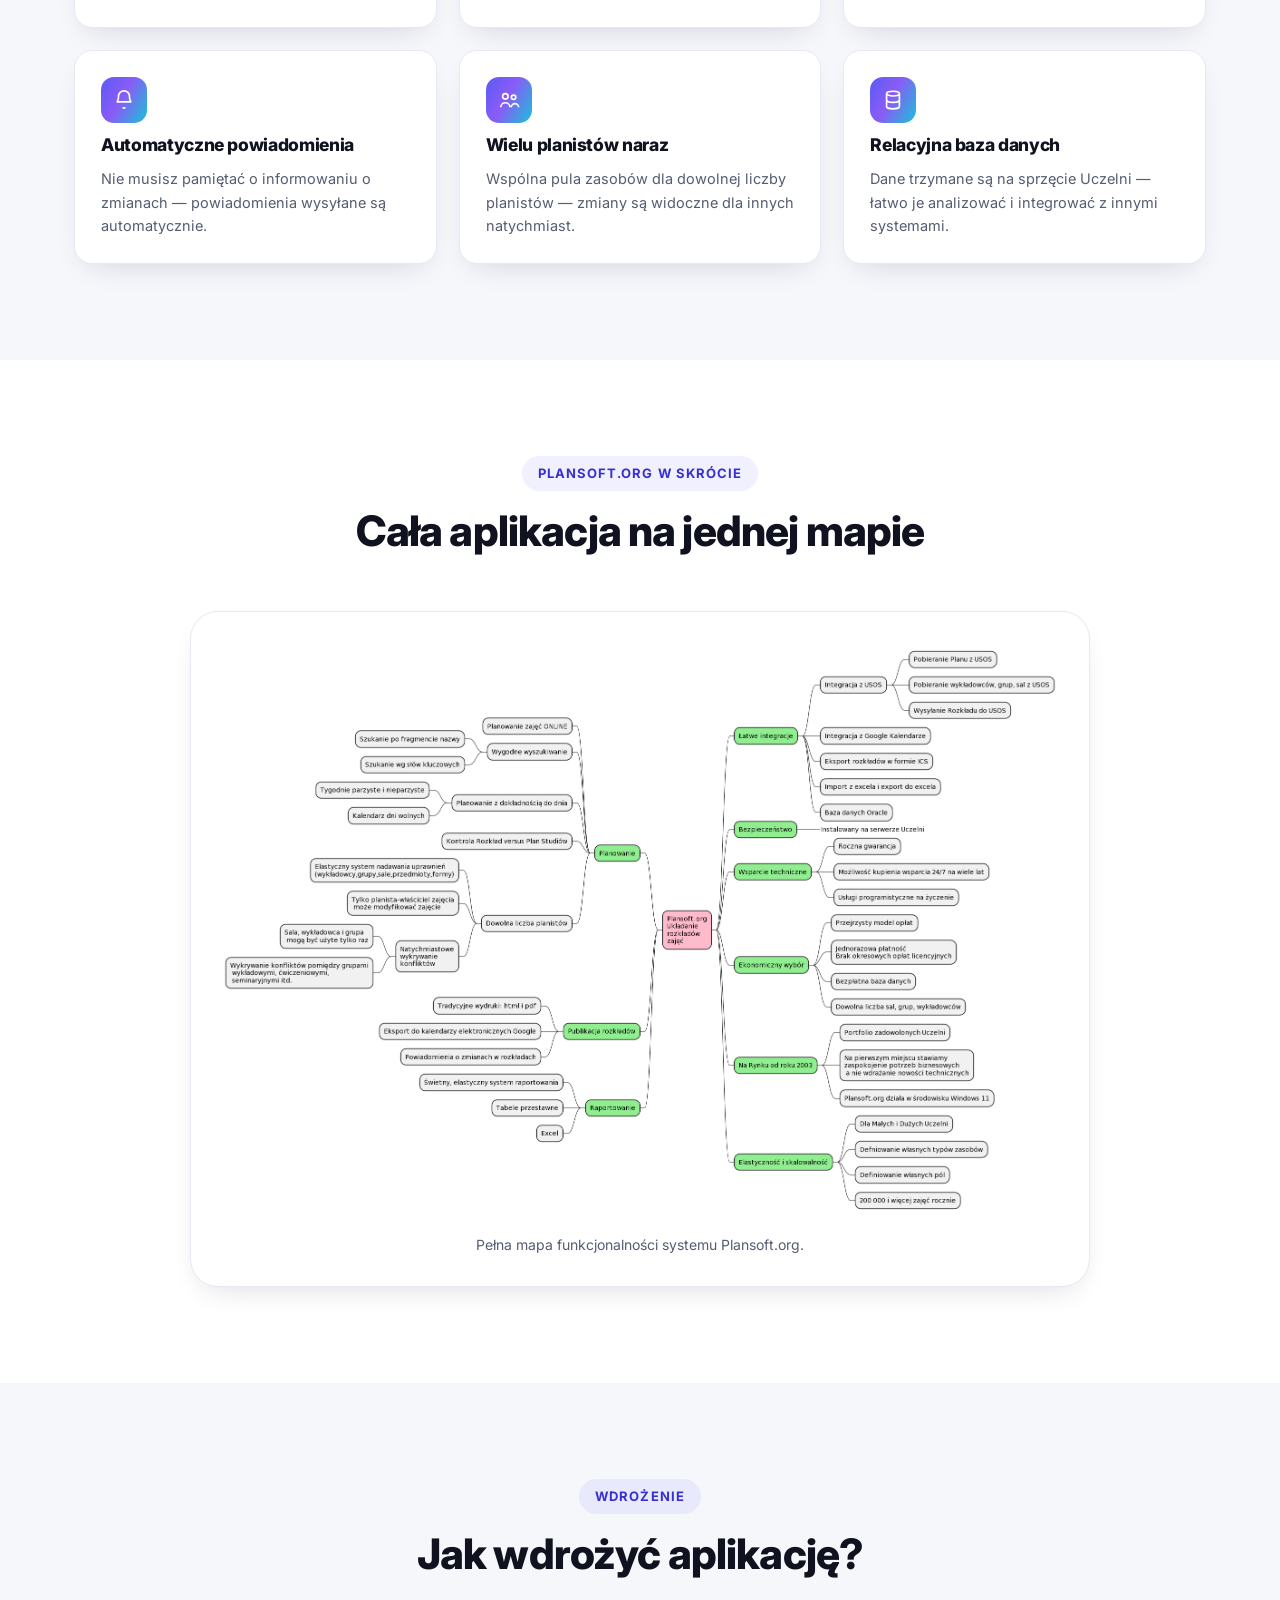
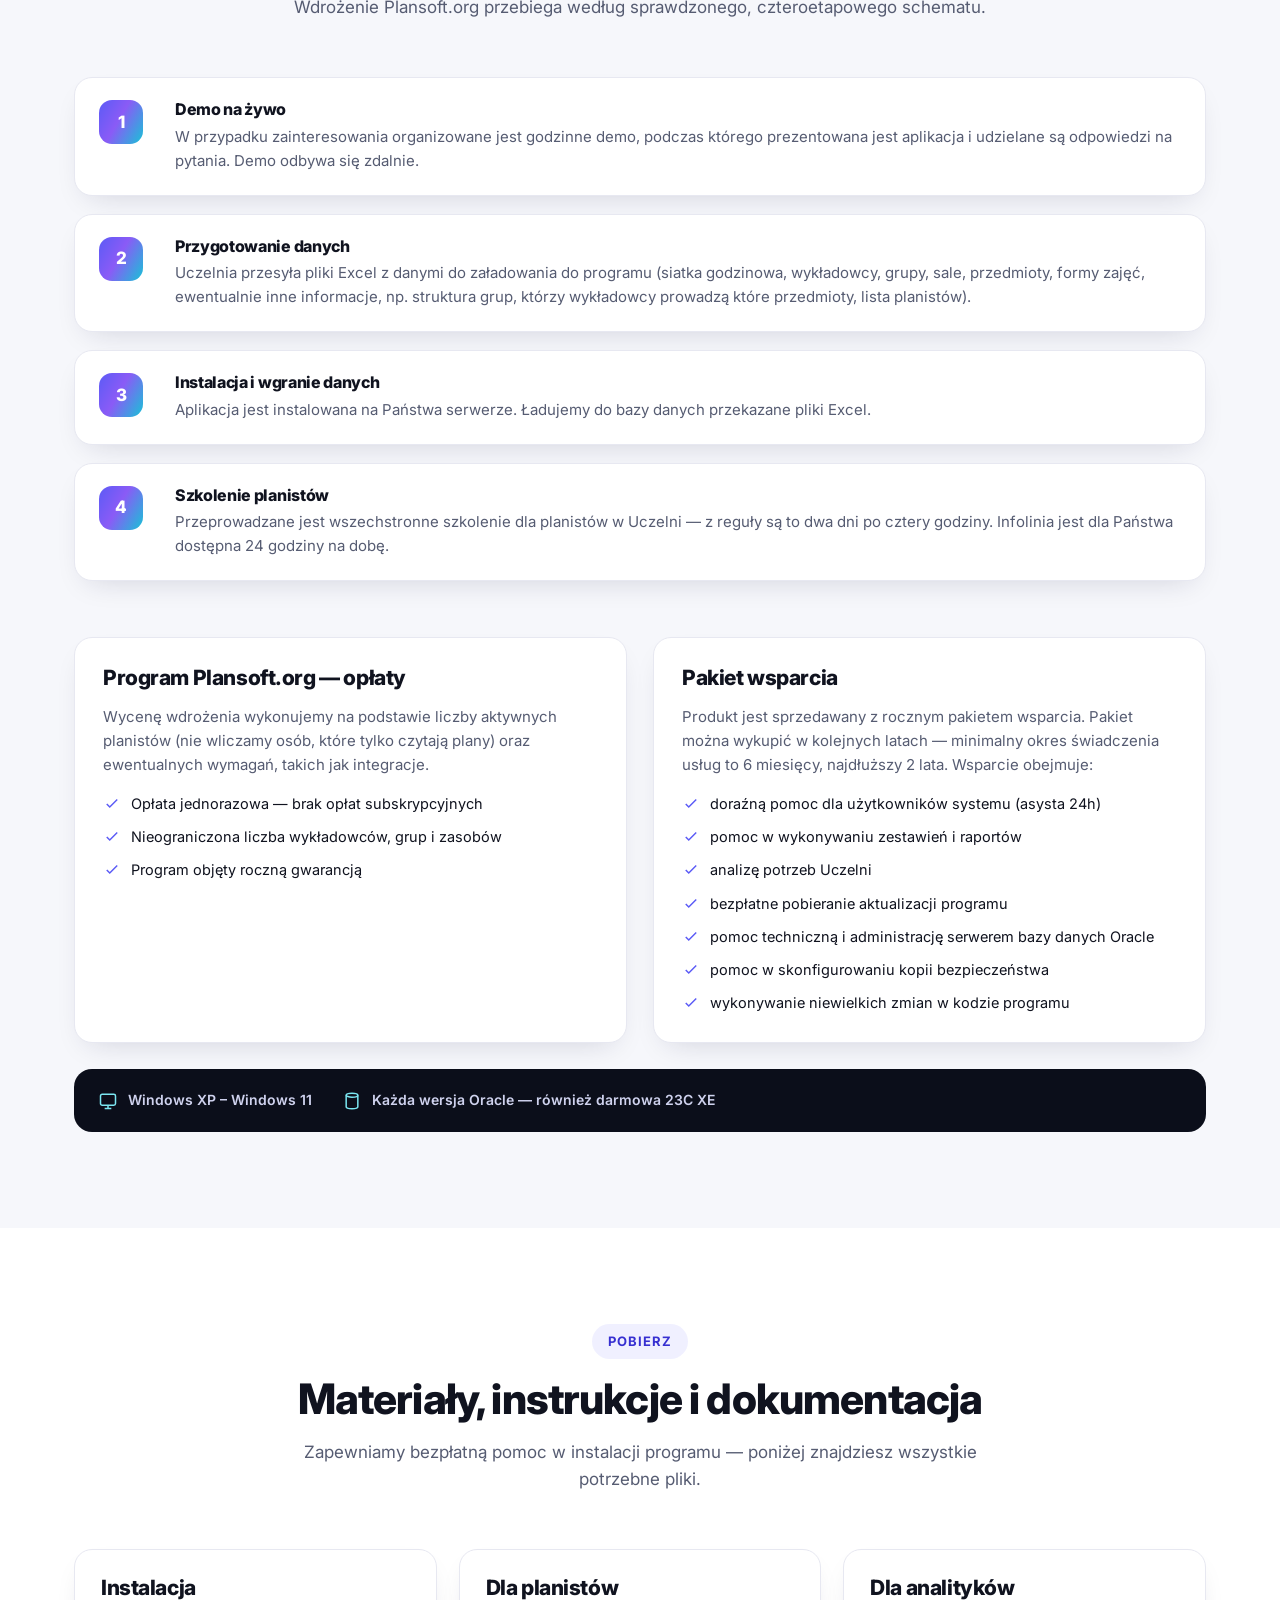
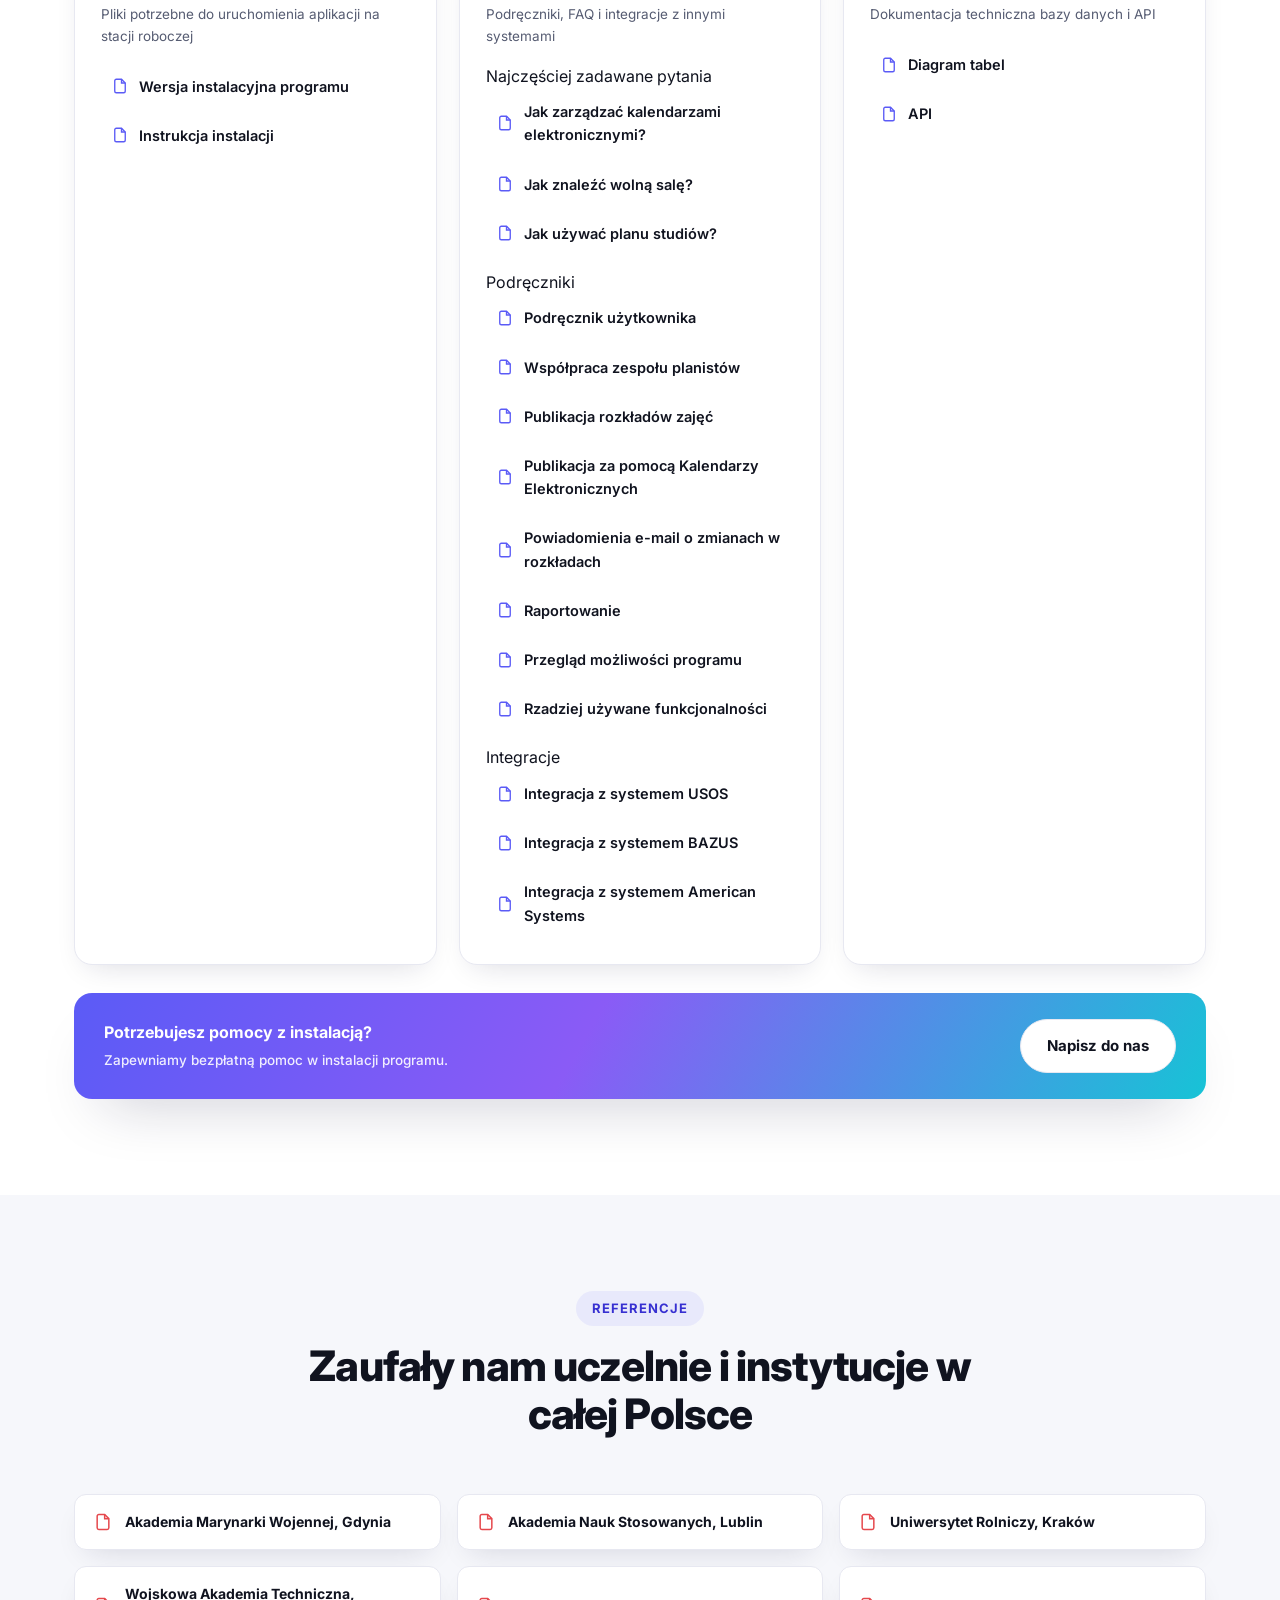
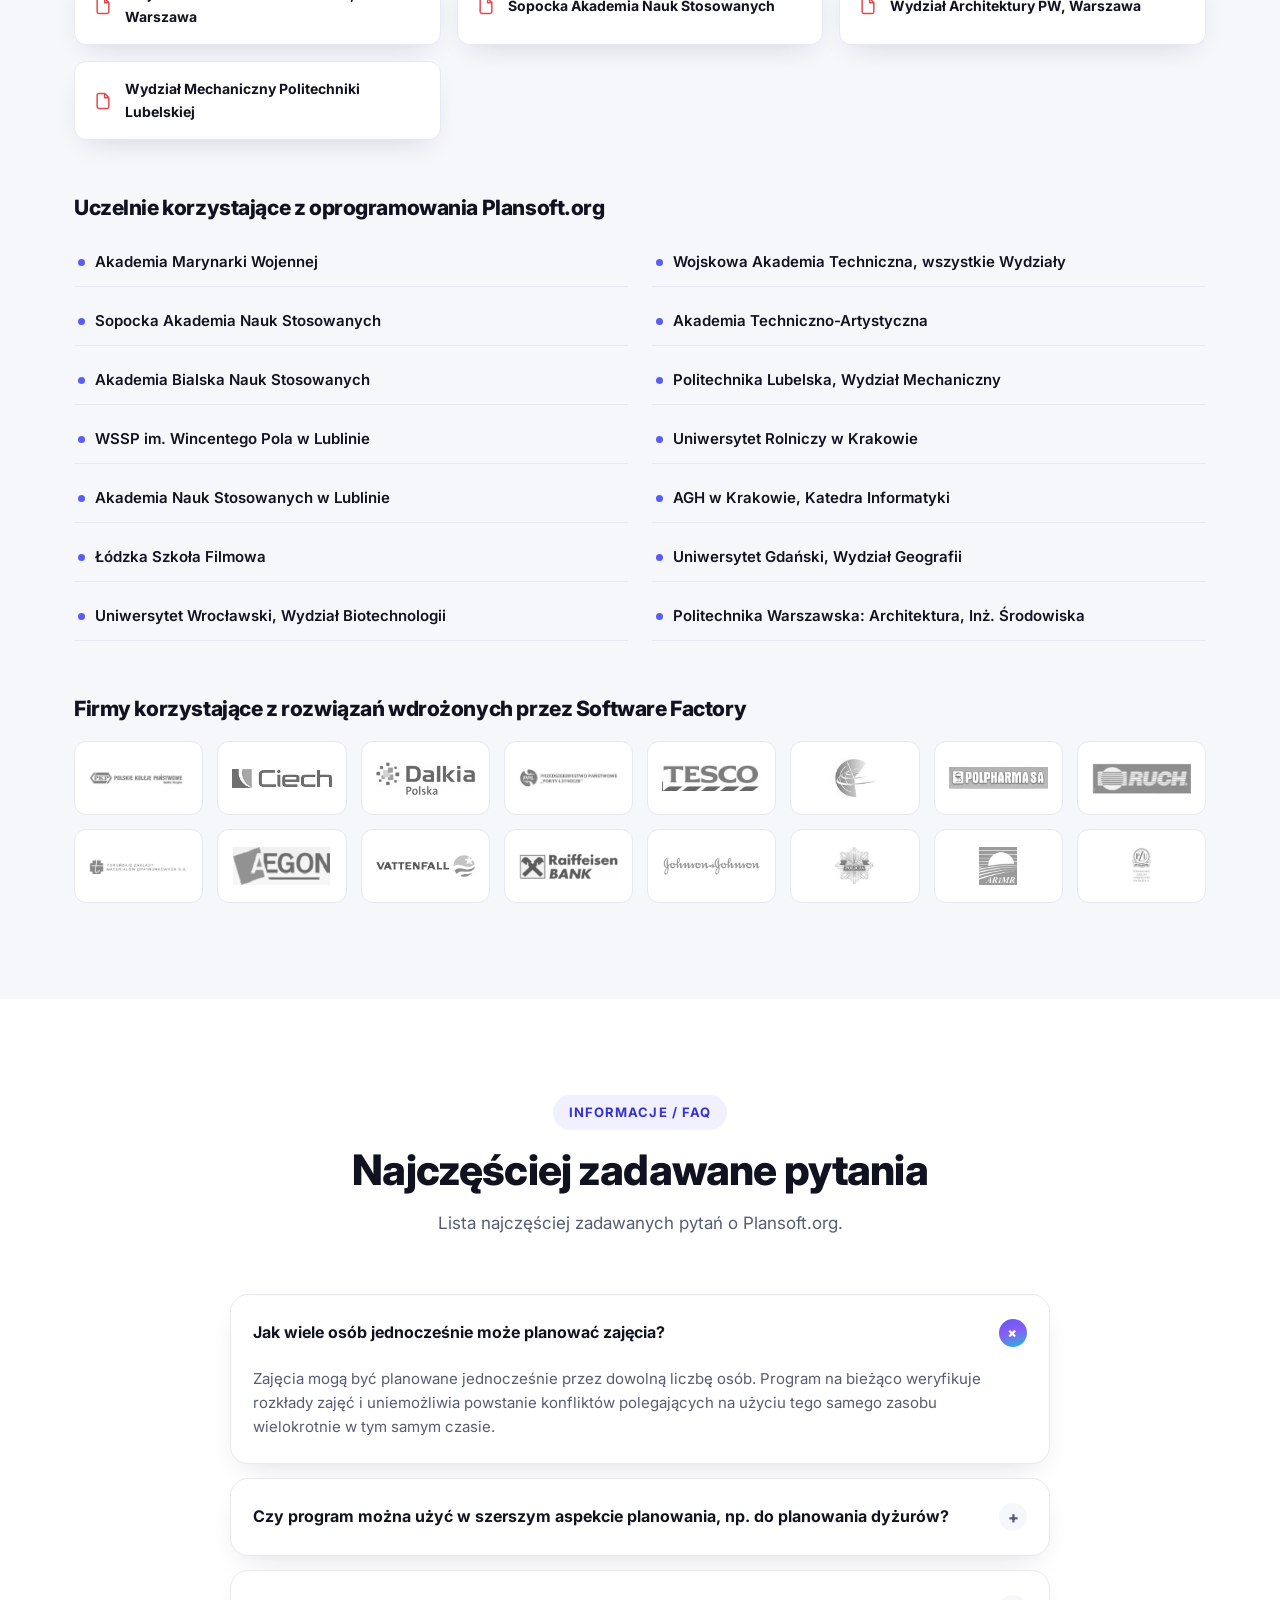
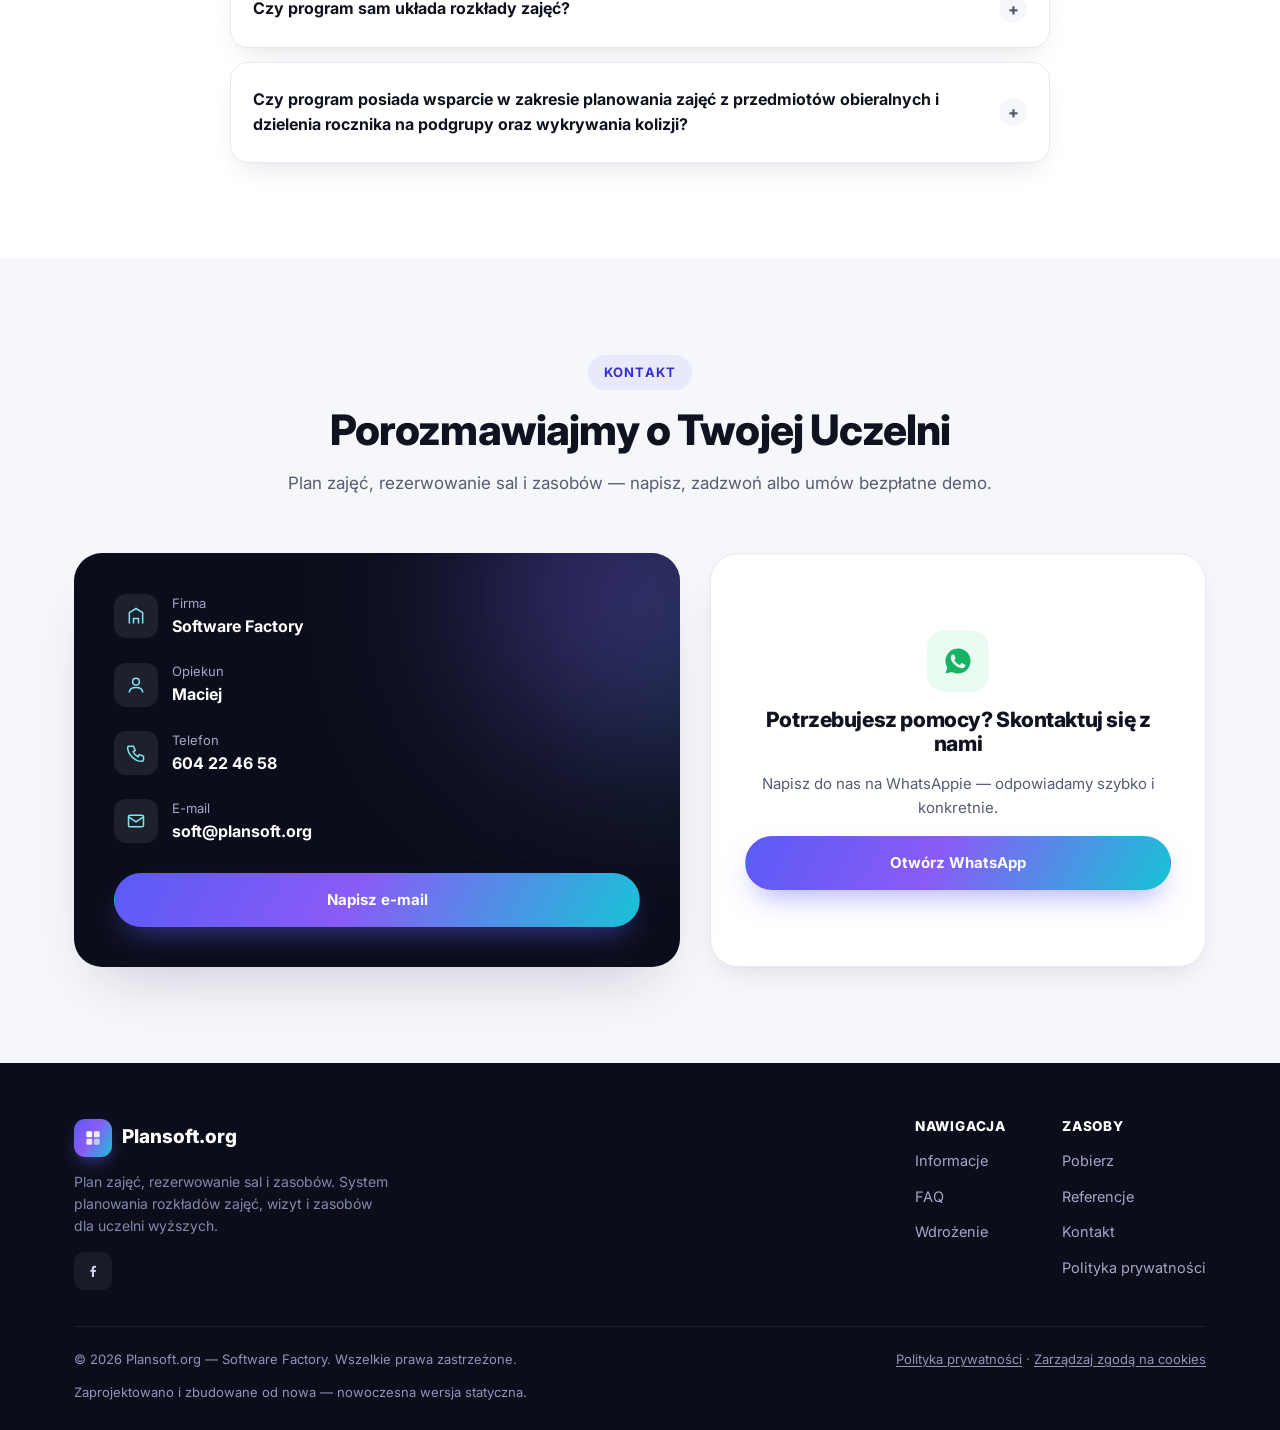
==== commit 5f30b5aa: "Update index.html" ====
--- a/index.html
+++ b/index.html
@@ -363,6 +363,9 @@
       </div>
 
       <div class="pdf-grid">
+        <a class="pdf-chip" href="https://plansoft.org/wp-content/uploads/ref/amw-referencje.pdf" target="_blank" rel="noopener">
+          <svg width="20" height="20" viewBox="0 0 24 24" fill="none" stroke="currentColor" stroke-width="1.8"><path d="M14 3H7a2 2 0 00-2 2v14a2 2 0 002 2h10a2 2 0 002-2V8l-5-5Z"/><path d="M14 3v5h5"/></svg>
+          Akademia Marynarki Wojennej, Gdynia</a>
         <a class="pdf-chip" href="https://plansoft.org/wp-content/uploads/ref/ans-referencje.pdf" target="_blank" rel="noopener">
           <svg width="20" height="20" viewBox="0 0 24 24" fill="none" stroke="currentColor" stroke-width="1.8"><path d="M14 3H7a2 2 0 00-2 2v14a2 2 0 002 2h10a2 2 0 002-2V8l-5-5Z"/><path d="M14 3v5h5"/></svg>
           Akademia Nauk Stosowanych, Lublin</a>
@@ -381,26 +384,22 @@
         <a class="pdf-chip" href="https://plansoft.org/wp-content/uploads/ref/plwm-referencje.pdf" target="_blank" rel="noopener">
           <svg width="20" height="20" viewBox="0 0 24 24" fill="none" stroke="currentColor" stroke-width="1.8"><path d="M14 3H7a2 2 0 00-2 2v14a2 2 0 002 2h10a2 2 0 002-2V8l-5-5Z"/><path d="M14 3v5h5"/></svg>
           Wydział Mechaniczny Politechniki Lubelskiej</a>
-        <a class="pdf-chip" href="https://plansoft.org/wp-content/uploads/ref/amw-referencje.pdf" target="_blank" rel="noopener">
-          <svg width="20" height="20" viewBox="0 0 24 24" fill="none" stroke="currentColor" stroke-width="1.8"><path d="M14 3H7a2 2 0 00-2 2v14a2 2 0 002 2h10a2 2 0 002-2V8l-5-5Z"/><path d="M14 3v5h5"/></svg>
-          Akademia Marynarki Wojennej, Gdynia</a>
       </div>
 
       <h3 class="mt-56">Uczelnie korzystające z oprogramowania Plansoft.org</h3>
       <div class="uni-grid">
+        <a href="https://www.amw.gdynia.pl/index.php" target="_blank" rel="noopener">Akademia Marynarki Wojennej</a>
         <a href="http://www.wat.edu.pl/" target="_blank" rel="noopener">Wojskowa Akademia Techniczna, wszystkie Wydziały</a>
-        <a href="http://www.ssw.sopot.pl/" target="_blank" rel="noopener">Sopocka Szkoła Wyższa</a>
-        <a href="https://wab.edu.pl" target="_blank" rel="noopener">Wrocławska Akademia Biznesu</a>
-        <a href="http://www.pswbp.pl/" target="_blank" rel="noopener">Akademia Bialska Nauk Stosowanych</a>
+        <a href="https://sopocka.edu.pl/" target="_blank" rel="noopener">Sopocka Akademia Nauk Stosowanych</a>
+        <a href="https://wab.edu.pl" target="_blank" rel="noopener">Akademia Techniczno-Artystyczna</a>
+        <a href="https://akademiabialska.pl/" target="_blank" rel="noopener">Akademia Bialska Nauk Stosowanych</a>
         <a href="http://www.pollub.pl/" target="_blank" rel="noopener">Politechnika Lubelska, Wydział Mechaniczny</a>
-        <a href="https://www.amw.gdynia.pl/index.php" target="_blank" rel="noopener">Akademia Marynarki Wojennej</a>
         <a href="https://wssp.edu.pl/" target="_blank" rel="noopener">WSSP im. Wincentego Pola w Lublinie</a>
         <a href="https://urk.edu.pl/" target="_blank" rel="noopener">Uniwersytet Rolniczy w Krakowie</a>
         <a href="https://urk.edu.pl/" target="_blank" rel="noopener">Akademia Nauk Stosowanych w Lublinie</a>
         <a href="http://www.agh.edu.pl/" target="_blank" rel="noopener">AGH w Krakowie, Katedra Informatyki</a>
         <a href="http://www.filmschool.lodz.pl//" target="_blank" rel="noopener">Łódzka Szkoła Filmowa</a>
         <a href="http://www.oig.ug.edu.pl//" target="_blank" rel="noopener">Uniwersytet Gdański, Wydział Geografii</a>
-        <a href="https://pwsz-gniezno.edu.pl/" target="_blank" rel="noopener">PWSZ im. Hipolita Cegielskiego w Gnieźnie</a>
         <a href="http://www.biotech.uni.wroc.pl/" target="_blank" rel="noopener">Uniwersytet Wrocławski, Wydział Biotechnologii</a>
         <a href="http://www.arch.pw.edu.pl/" target="_blank" rel="noopener">Politechnika Warszawska: Architektura, Inż. Środowiska</a>
       </div>
